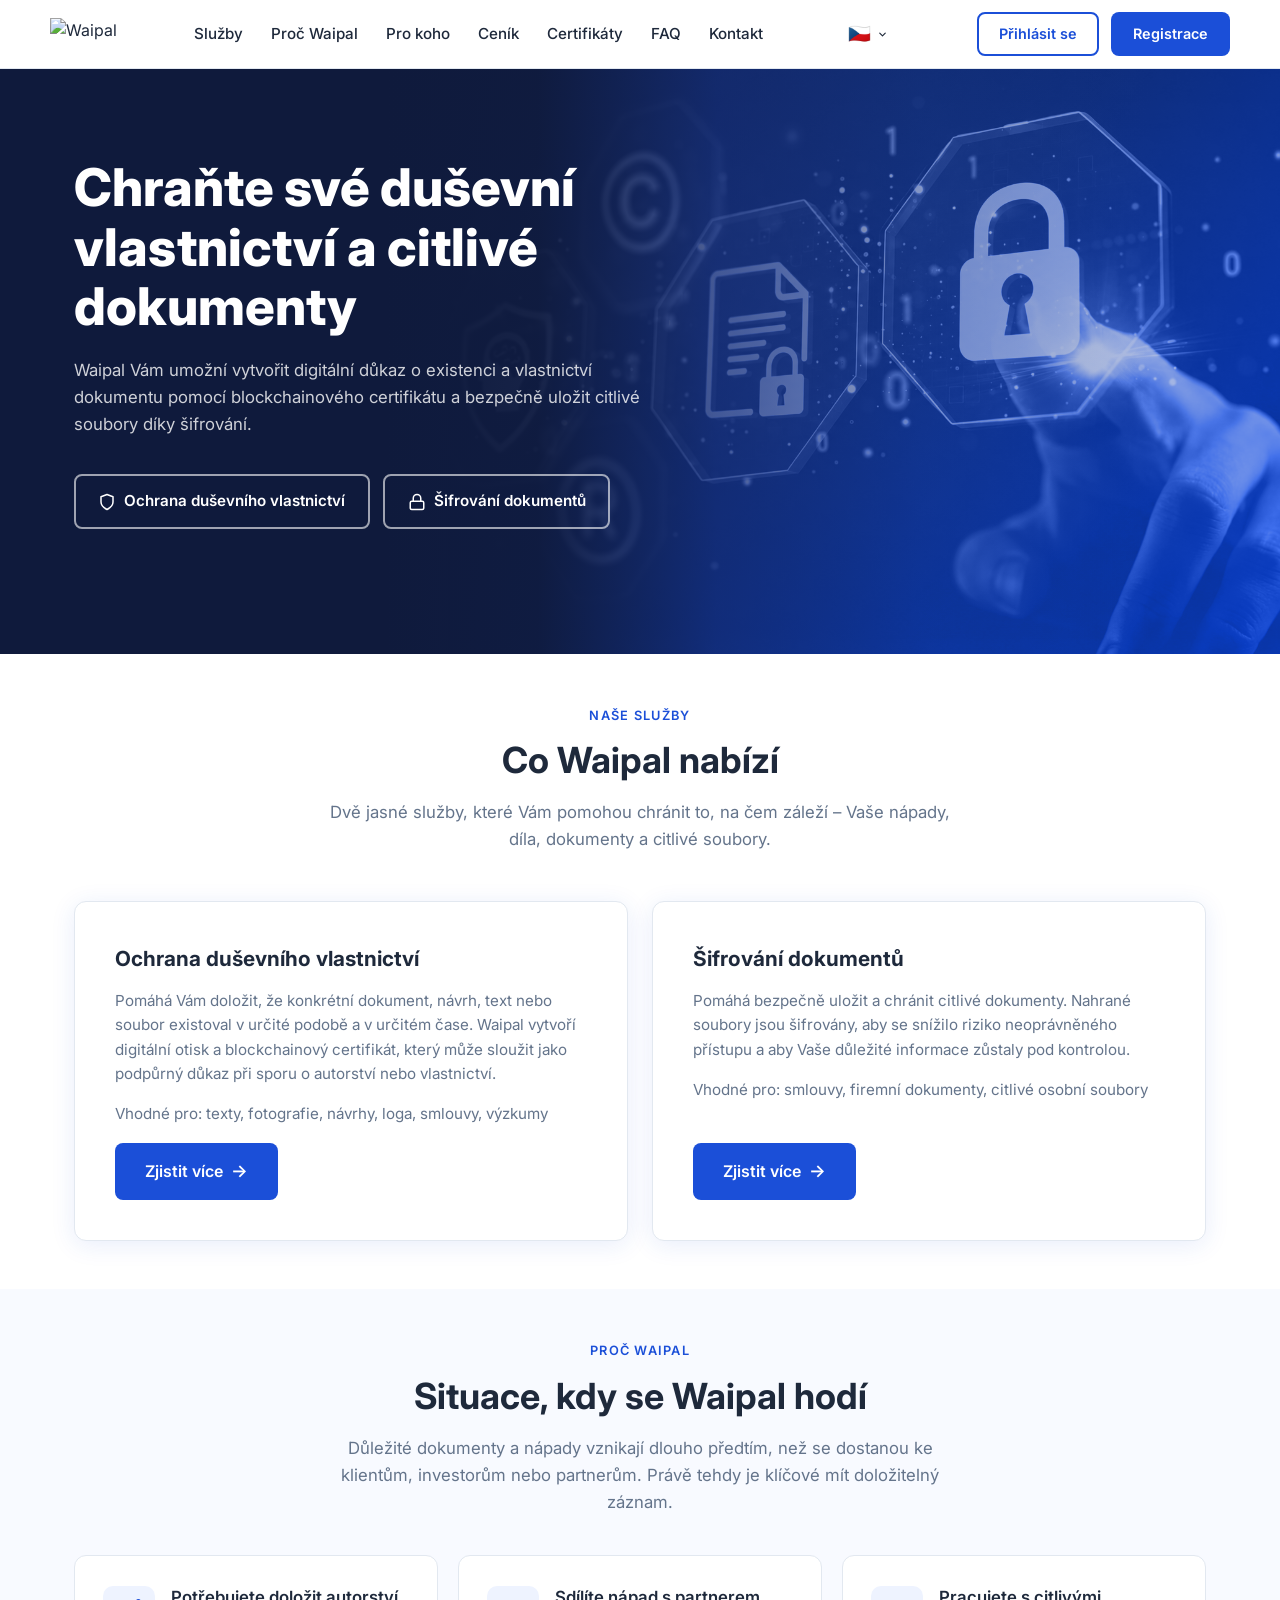
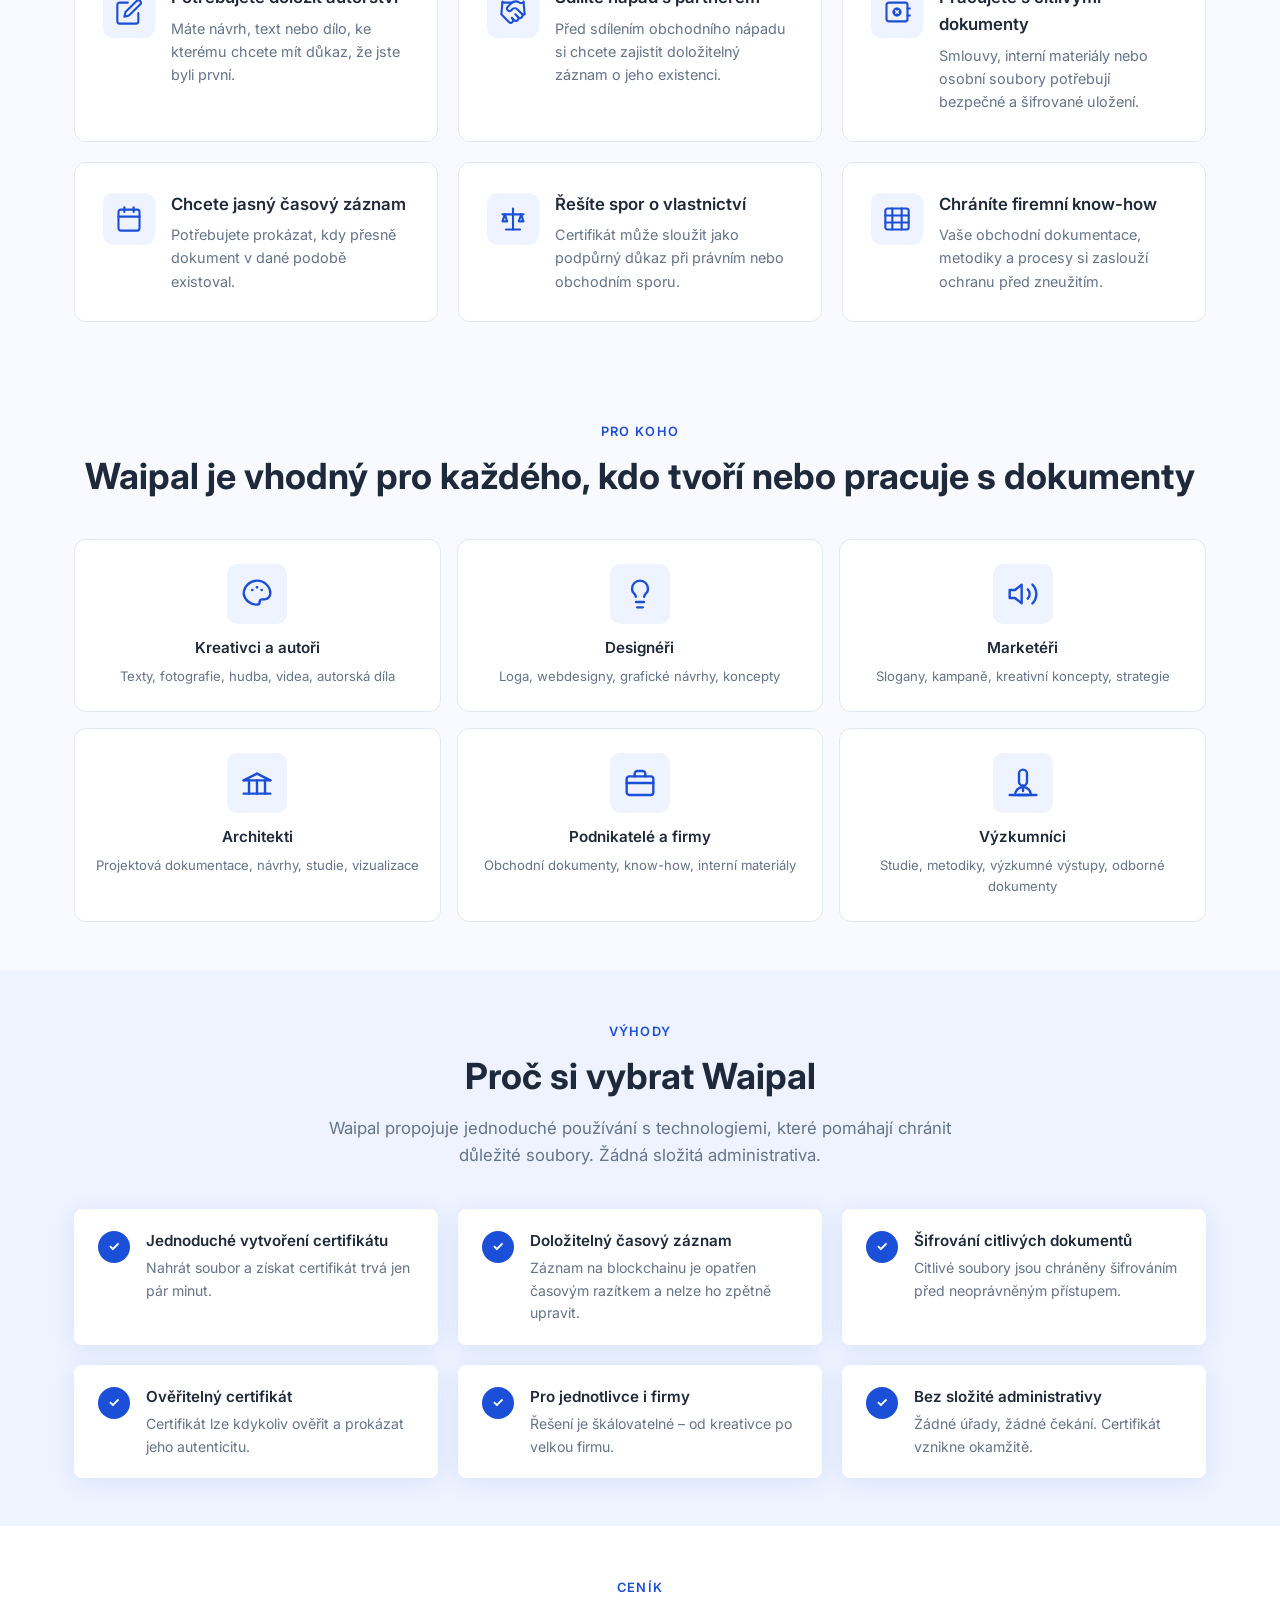
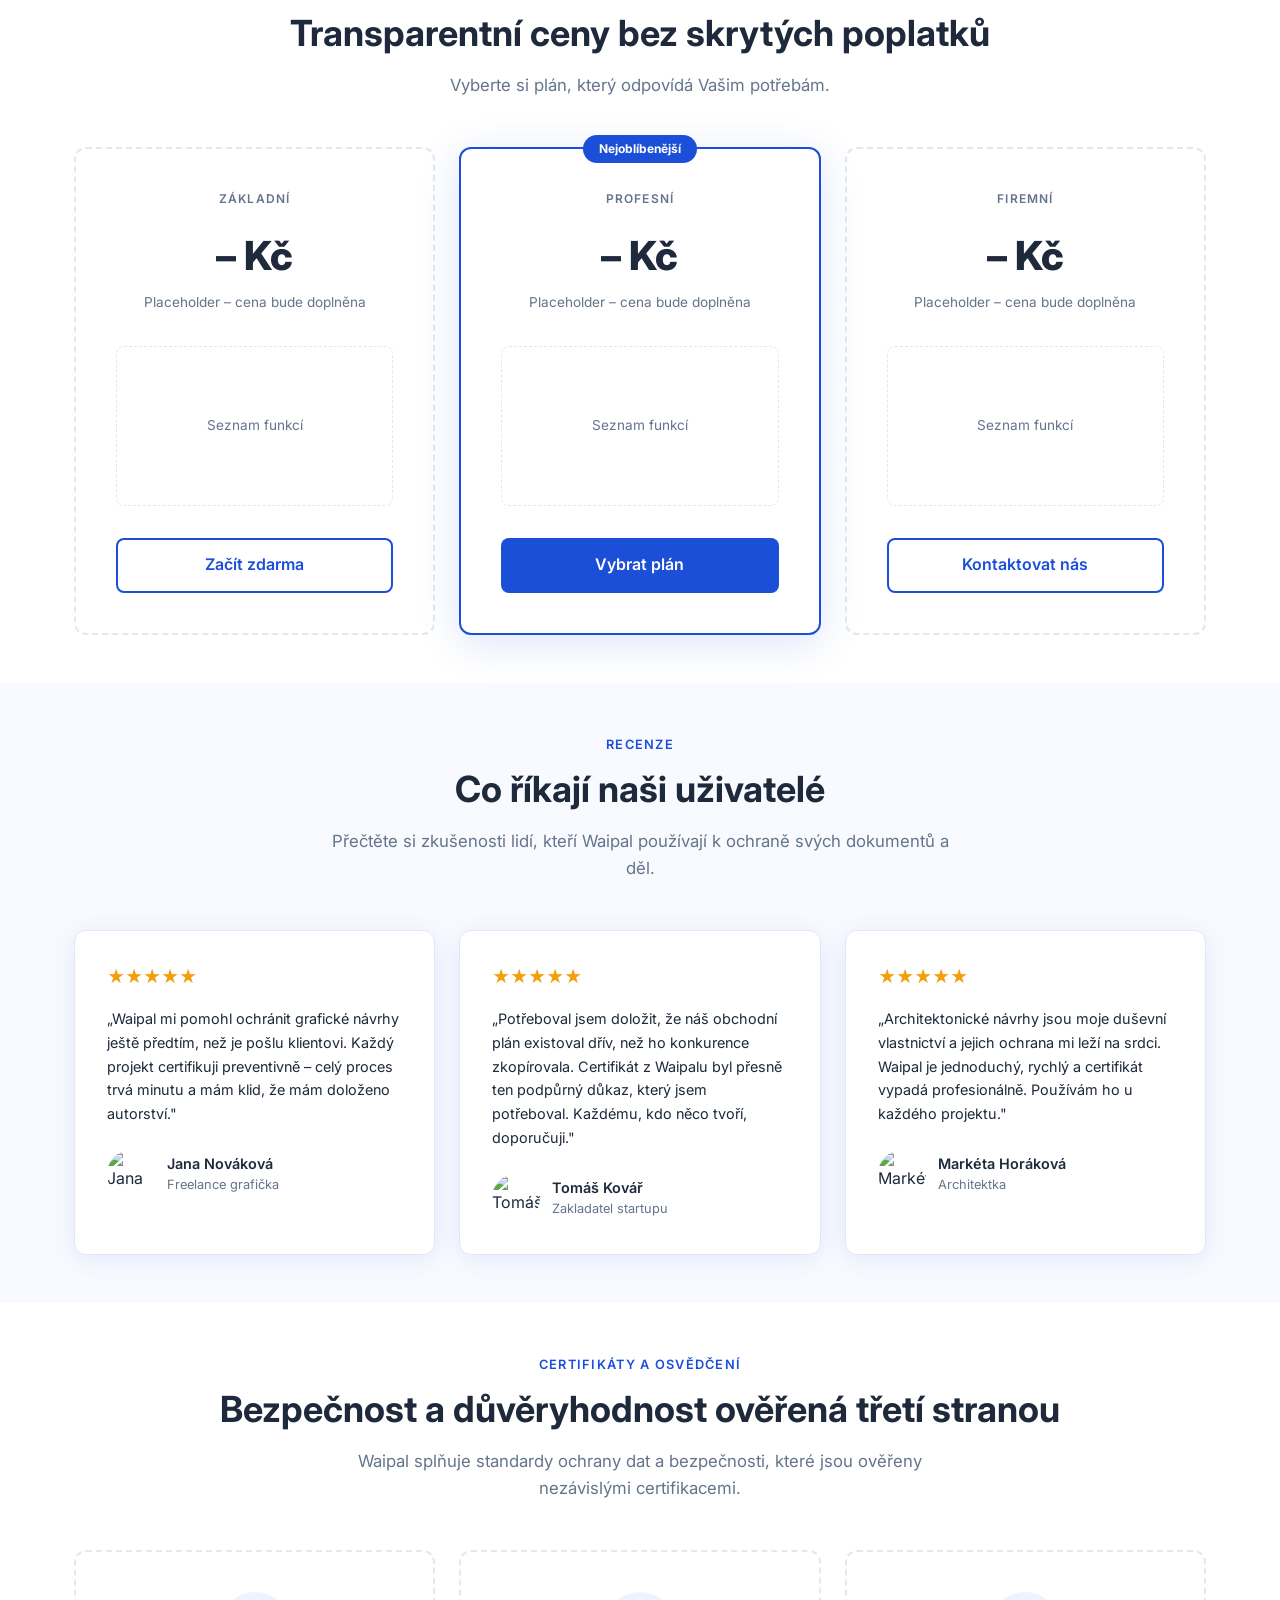
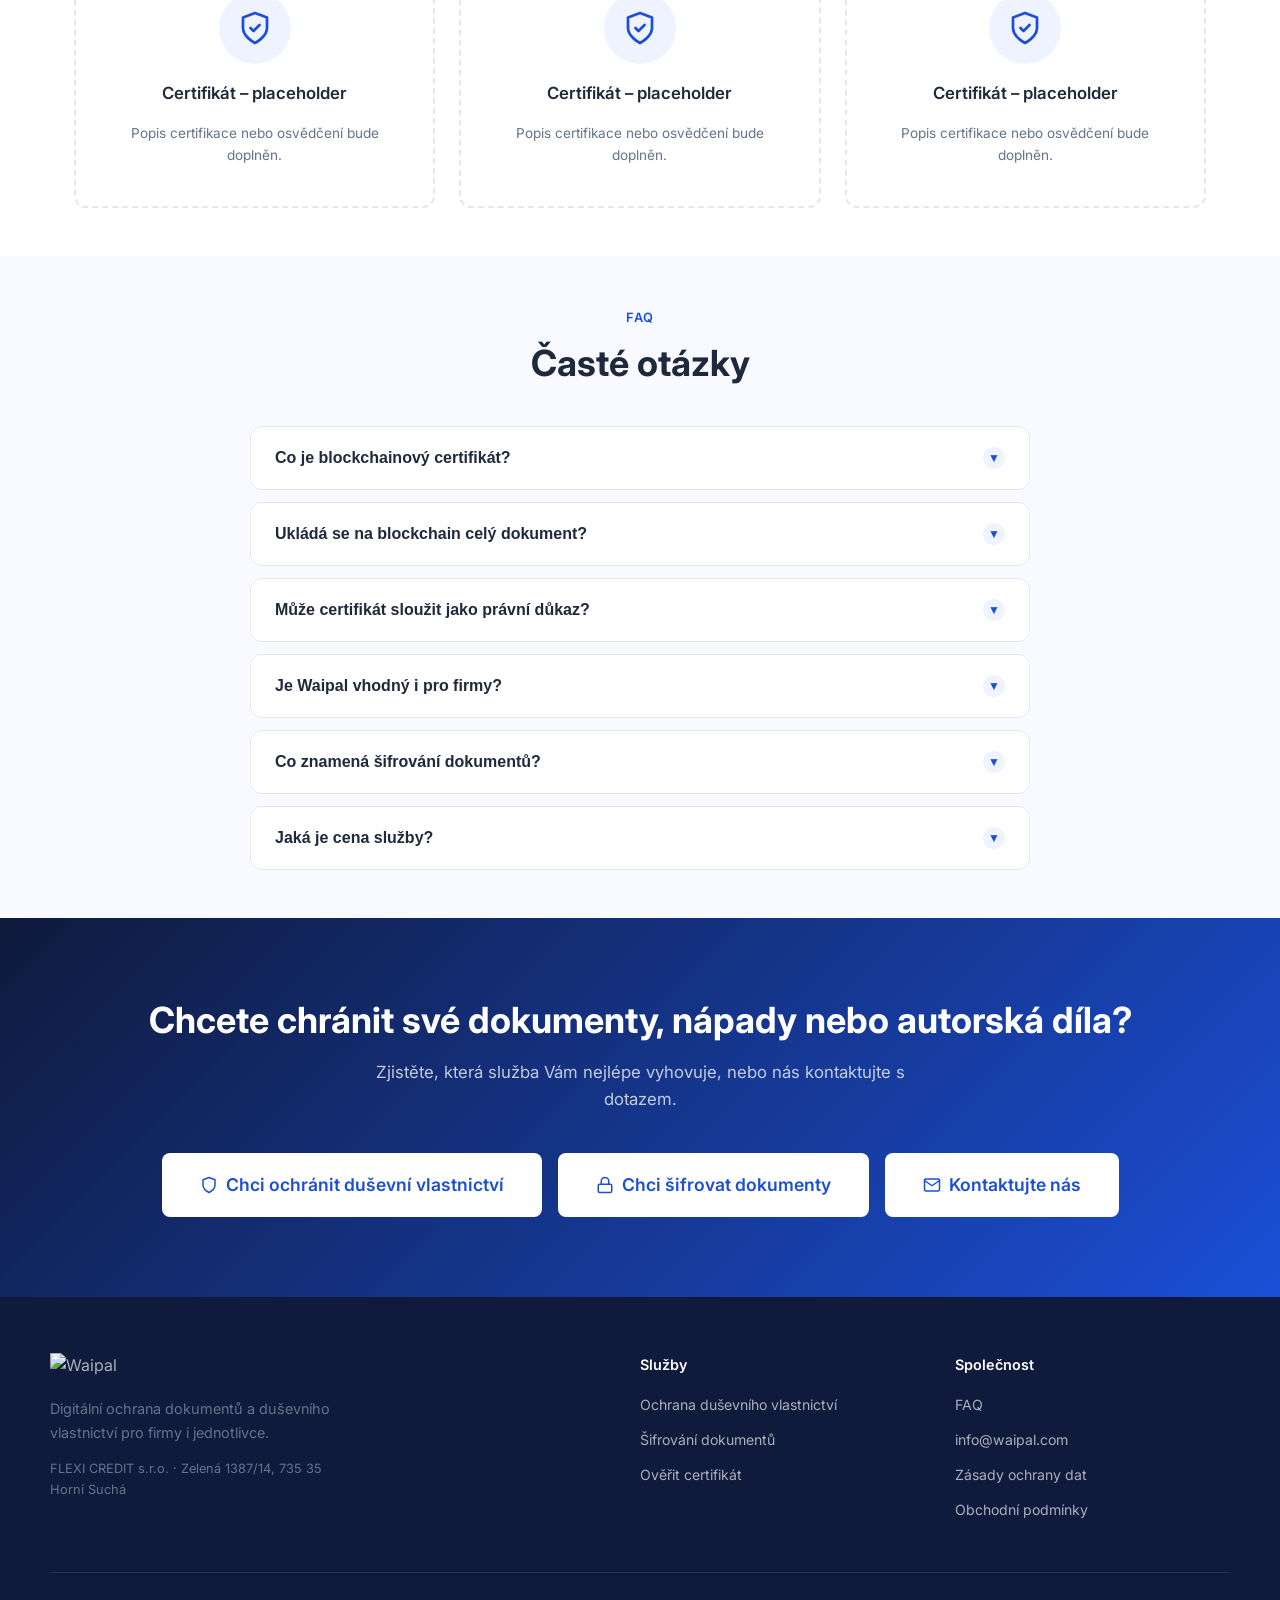
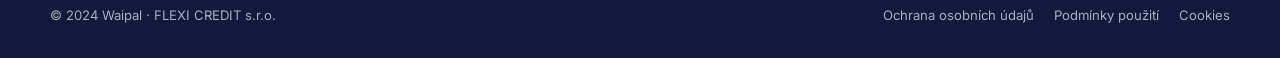
==== index.html @ 1bba3cad "Update Tomáš Kovář review ending to broader audience Co-Authored-By: Claude Sonnet 4.6 <noreply@anth" ====
<!DOCTYPE html>
<html lang="cs">
<head>
  <meta charset="UTF-8" />
  <meta name="viewport" content="width=device-width, initial-scale=1.0" />
  <title>Waipal – Ochrana dokumentů a duševního vlastnictví</title>
  <meta name="description" content="Waipal Vám pomůže doložit existenci a vlastnictví důležitých souborů pomocí blockchainového certifikátu a bezpečně chránit citlivé dokumenty šifrováním." />
  <link rel="icon" type="image/png" href="favicon.png" />
  <link rel="preconnect" href="https://fonts.googleapis.com" />
  <link rel="preconnect" href="https://fonts.gstatic.com" crossorigin />
  <link href="https://fonts.googleapis.com/css2?family=Inter:wght@400;500;600;700;800&display=swap" rel="stylesheet" />
  <link rel="stylesheet" href="style.css" />
  <!-- SEO -->
  <link rel="canonical" href="https://waipal.com/" />
  <link rel="alternate" hreflang="cs" href="https://waipal.com/" />
  <link rel="alternate" hreflang="en" href="https://waipal.com/en/" />
  <link rel="alternate" hreflang="x-default" href="https://waipal.com/" />
  <link rel="apple-touch-icon" href="/favicon.png" />
  <meta name="robots" content="index, follow" />
  <meta name="theme-color" content="#0F1A3C" />
  <meta property="og:type" content="website" />
  <meta property="og:site_name" content="Waipal" />
  <meta property="og:locale" content="cs_CZ" />
  <meta property="og:title" content="Waipal – Ochrana dokumentů a duševního vlastnictví" />
  <meta property="og:description" content="Waipal Vám pomůže doložit existenci a vlastnictví důležitých souborů pomocí blockchainového certifikátu a bezpečně chránit citlivé dokumenty šifrováním." />
  <meta property="og:url" content="https://waipal.com/" />
  <meta property="og:image" content="https://waipal.com/og-image.png" />
  <meta name="twitter:card" content="summary_large_image" />
  <meta name="twitter:title" content="Waipal – Ochrana dokumentů a duševního vlastnictví" />
  <meta name="twitter:description" content="Waipal Vám pomůže doložit existenci a vlastnictví důležitých souborů pomocí blockchainového certifikátu a bezpečně chránit citlivé dokumenty šifrováním." />
  <meta name="twitter:image" content="https://waipal.com/og-image.png" />
  <script type="application/ld+json">
  {
    "@context": "https://schema.org",
    "@type": "Organization",
    "name": "Waipal",
    "url": "https://waipal.com",
    "logo": "https://waipal.com/img/logos/waipal.png",
    "email": "info@waipal.com",
    "legalName": "FLEXI CREDIT s.r.o.",
    "address": {
      "@type": "PostalAddress",
      "streetAddress": "Zelená 1387/14",
      "addressLocality": "Horní Suchá",
      "postalCode": "735 35",
      "addressCountry": "CZ"
    }
  }
  </script>
  <script type="application/ld+json">
  {
    "@context": "https://schema.org",
    "@type": "FAQPage",
    "mainEntity": [
      {
        "@type": "Question",
        "name": "Co je blockchainový certifikát?",
        "acceptedAnswer": {
          "@type": "Answer",
          "text": "Je to digitální potvrzení, které pomáhá doložit existenci a podobu konkrétního souboru v určitém čase. Certifikát obsahuje digitální otisk dokumentu a informaci o zápisu na blockchain."
        }
      },
      {
        "@type": "Question",
        "name": "Ukládá se na blockchain celý dokument?",
        "acceptedAnswer": {
          "@type": "Answer",
          "text": "Ne. Na blockchain se ukládá pouze digitální otisk dokumentu (hash), nikoliv jeho běžně čitelný obsah. Samotný soubor Waipal neukládá na veřejnou blockchain síť."
        }
      },
      {
        "@type": "Question",
        "name": "Může certifikát sloužit jako právní důkaz?",
        "acceptedAnswer": {
          "@type": "Answer",
          "text": "Certifikát může sloužit jako podpůrný důkaz při dokazování existence, podoby nebo vlastnictví dokumentu. Není náhradou za právní ochranu, ale pomáhá doložit klíčové skutečnosti."
        }
      },
      {
        "@type": "Question",
        "name": "Je Waipal vhodný i pro firmy?",
        "acceptedAnswer": {
          "@type": "Answer",
          "text": "Ano. Waipal je vhodný pro firmy, podnikatele i jednotlivce, kteří chtějí chránit důležité dokumenty, know-how nebo autorská díla."
        }
      },
      {
        "@type": "Question",
        "name": "Co znamená šifrování dokumentů?",
        "acceptedAnswer": {
          "@type": "Answer",
          "text": "Šifrování chrání obsah dokumentu tak, aby nebyl běžně čitelný bez příslušného oprávnění. Vaše soubory tak zůstávají chráněné i v případě, že by se někdo pokusil o neoprávněný přístup."
        }
      },
      {
        "@type": "Question",
        "name": "Jaká je cena služby?",
        "acceptedAnswer": {
          "@type": "Answer",
          "text": "Cena certifikátu začíná od 79 Kč a odvíjí se od objemu. Přesný ceník najdete na stránce Cenový plán po přihlášení nebo registraci."
        }
      }
    ]
  }
  </script>
</head>
<body>

<!-- ── Navigation ──────────────────────────────────────────────────────── -->
<nav class="nav">
  <div class="nav-inner">
    <a href="index.html" class="nav-logo">
      <img src="https://waipal.com/img/logos/waipal.png" alt="Waipal" />
    </a>
    <ul class="nav-links">
      <li><a href="#sluzby">Služby</a></li>
      <li><a href="#proc">Proč Waipal</a></li>
      <li><a href="#pro-koho">Pro koho</a></li>
      <li><a href="#cenik">Ceník</a></li>
      <li><a href="#certifikaty">Certifikáty</a></li>
      <li><a href="#faq">FAQ</a></li>
      <li><a href="#kontakt">Kontakt</a></li>
    </ul>
    <div class="lang-switch">
      <button class="lang-btn" aria-haspopup="true" aria-expanded="false">
        <span class="lang-flag">🇨🇿</span>
        <svg class="lang-chevron" width="11" height="11" viewBox="0 0 24 24" fill="none" stroke="currentColor" stroke-width="2.5" stroke-linecap="round" stroke-linejoin="round"><polyline points="6 9 12 15 18 9"/></svg>
      </button>
      <div class="lang-menu">
        <span class="lang-option lang-option-active"><span class="lang-flag">🇨🇿</span> CS</span>
        <a href="en/index.html" class="lang-option"><span class="lang-flag">🇬🇧</span> EN</a>
      </div>
    </div>
    <div class="nav-cta">
      <a href="https://waipal.com/login" class="btn btn-outline">Přihlásit se</a>
      <a href="https://waipal.com/register" class="btn btn-primary">Registrace</a>
    </div>
    <button class="hamburger" aria-label="Otevřít menu">
      <span></span><span></span><span></span>
    </button>
  </div>
  <div class="mobile-menu">
    <a href="#sluzby">Služby</a>
    <a href="#proc">Proč Waipal</a>
    <a href="#pro-koho">Pro koho</a>
    <a href="#cenik">Ceník</a>
    <a href="#faq">FAQ</a>
    <a href="#kontakt">Kontakt</a>
    <a href="https://waipal.com/login" class="btn btn-outline">Přihlásit se</a>
    <a href="https://waipal.com/register" class="btn btn-primary">Registrace</a>
  </div>
</nav>

<!-- ── Hero ────────────────────────────────────────────────────────────── -->
<section class="hero">
  <div id="hero-shader" class="hero-shader-canvas" aria-hidden="true"></div>
  <img src="hero-image.png" alt="" class="hero-bg-img" aria-hidden="true" />
  <div class="hero-overlay"></div>
  <div class="hero-inner">
    <div class="hero-content">
      <h1>Chraňte své duševní vlastnictví a citlivé dokumenty</h1>
      <p class="hero-sub">
        Waipal Vám umožní vytvořit digitální důkaz o existenci a vlastnictví dokumentu
        pomocí blockchainového certifikátu a bezpečně uložit citlivé soubory díky šifrování.
      </p>
      <div class="hero-ctas">
        <a href="ip-ochrana.html" class="btn btn-white-outline btn-lg">
          <span class="btn-icon"><svg width="18" height="18" viewBox="0 0 24 24" fill="none" stroke="currentColor" stroke-width="2" stroke-linecap="round" stroke-linejoin="round"><path d="M12 22s8-4 8-10V5l-8-3-8 3v7c0 6 8 10 8 10z"/></svg></span> Ochrana duševního vlastnictví
        </a>
        <a href="sifrovani.html" class="btn btn-white-outline btn-lg">
          <span class="btn-icon"><svg width="18" height="18" viewBox="0 0 24 24" fill="none" stroke="currentColor" stroke-width="2" stroke-linecap="round" stroke-linejoin="round"><rect x="3" y="11" width="18" height="11" rx="2" ry="2"/><path d="M7 11V7a5 5 0 0 1 10 0v4"/></svg></span> Šifrování dokumentů
        </a>
      </div>
    </div>
  </div>
</section>

<!-- ── Služby ───────────────────────────────────────────────────────────── -->
<section class="section" id="sluzby">
  <div class="container">
    <div class="center">
      <span class="section-label">Naše služby</span>
      <h2 class="section-title">Co Waipal nabízí</h2>
      <p class="section-sub">
        Dvě jasné služby, které Vám pomohou chránit to, na čem záleží –
        Vaše nápady, díla, dokumenty a citlivé soubory.
      </p>
    </div>
    <div class="services-grid">

      <div class="service-card">
<h3>Ochrana duševního vlastnictví</h3>
        <p>
          Pomáhá Vám doložit, že konkrétní dokument, návrh, text nebo soubor existoval
          v určité podobě a v určitém čase. Waipal vytvoří digitální otisk a blockchainový
          certifikát, který může sloužit jako podpůrný důkaz při sporu o autorství nebo vlastnictví.
        </p>
        <p class="service-tags">Vhodné pro: texty, fotografie, návrhy, loga, smlouvy, výzkumy</p>
        <a href="ip-ochrana.html" class="btn btn-primary">
          Zjistit více <span class="btn-icon">→</span>
        </a>
      </div>

      <div class="service-card">
        <h3>Šifrování dokumentů</h3>
        <p>
          Pomáhá bezpečně uložit a chránit citlivé dokumenty. Nahrané soubory jsou šifrovány,
          aby se snížilo riziko neoprávněného přístupu a aby Vaše důležité informace zůstaly
          pod kontrolou.
        </p>
        <p class="service-tags">Vhodné pro: smlouvy, firemní dokumenty, citlivé osobní soubory</p>
        <a href="sifrovani.html" class="btn btn-primary">
          Zjistit více <span class="btn-icon">→</span>
        </a>
      </div>

    </div>
  </div>
</section>

<!-- ── Proč to potřebujete ──────────────────────────────────────────────── -->
<section class="section why" id="proc">
  <div class="container">
    <div class="center">
      <span class="section-label">Proč Waipal</span>
      <h2 class="section-title">Situace, kdy se Waipal hodí</h2>
      <p class="section-sub">
        Důležité dokumenty a nápady vznikají dlouho předtím, než se dostanou ke klientům,
        investorům nebo partnerům. Právě tehdy je klíčové mít doložitelný záznam.
      </p>
    </div>
    <div class="why-grid">
      <div class="why-item">
        <div class="why-item-icon" style="background:var(--blue-light);border-radius:10px;width:52px;height:52px;display:flex;align-items:center;justify-content:center;color:var(--blue);flex-shrink:0;">
          <svg width="28" height="28" viewBox="0 0 24 24" fill="none" stroke="currentColor" stroke-width="1.8" stroke-linecap="round" stroke-linejoin="round"><path d="M11 4H4a2 2 0 0 0-2 2v14a2 2 0 0 0 2 2h14a2 2 0 0 0 2-2v-7"/><path d="M18.5 2.5a2.121 2.121 0 0 1 3 3L12 15l-4 1 1-4 9.5-9.5z"/></svg>
        </div>
        <div>
          <h4>Potřebujete doložit autorství</h4>
          <p>Máte návrh, text nebo dílo, ke kterému chcete mít důkaz, že jste byli první.</p>
        </div>
      </div>
      <div class="why-item">
        <div class="why-item-icon" style="background:var(--blue-light);border-radius:10px;width:52px;height:52px;display:flex;align-items:center;justify-content:center;color:var(--blue);flex-shrink:0;">
          <svg width="28" height="28" viewBox="0 0 24 24" fill="none" stroke="currentColor" stroke-width="1.8" stroke-linecap="round" stroke-linejoin="round"><path d="m11 17 2 2a1 1 0 1 0 3-3"/><path d="m14 14 2.5 2.5a1 1 0 1 0 3-3l-3.88-3.88a3 3 0 0 0-4.24 0l-.88.88a1 1 0 1 1-3-3l2.81-2.81a5.79 5.79 0 0 1 7.06-.87l.47.28a2 2 0 0 0 1.42.25L21 4"/><path d="m21 3 1 11h-2"/><path d="M3 3 2 14l6.5 6.5a1 1 0 1 0 3-3"/><path d="M3 4h8"/></svg>
        </div>
        <div>
          <h4>Sdílíte nápad s partnerem</h4>
          <p>Před sdílením obchodního nápadu si chcete zajistit doložitelný záznam o jeho existenci.</p>
        </div>
      </div>
      <div class="why-item">
        <div class="why-item-icon" style="background:var(--blue-light);border-radius:10px;width:52px;height:52px;display:flex;align-items:center;justify-content:center;color:var(--blue);flex-shrink:0;">
          <svg width="28" height="28" viewBox="0 0 24 24" fill="none" stroke="currentColor" stroke-width="1.8" stroke-linecap="round" stroke-linejoin="round"><rect x="3" y="4" width="18" height="16" rx="2"/><circle cx="12" cy="12" r="3"/><path d="M12 9v1M15 12h-1M12 15v-1M9 12h1"/><line x1="21" y1="9" x2="23" y2="9"/><line x1="21" y1="15" x2="23" y2="15"/></svg>
        </div>
        <div>
          <h4>Pracujete s citlivými dokumenty</h4>
          <p>Smlouvy, interní materiály nebo osobní soubory potřebují bezpečné a šifrované uložení.</p>
        </div>
      </div>
      <div class="why-item">
        <div class="why-item-icon" style="background:var(--blue-light);border-radius:10px;width:52px;height:52px;display:flex;align-items:center;justify-content:center;color:var(--blue);flex-shrink:0;">
          <svg width="28" height="28" viewBox="0 0 24 24" fill="none" stroke="currentColor" stroke-width="1.8" stroke-linecap="round" stroke-linejoin="round"><rect x="3" y="4" width="18" height="18" rx="2"/><line x1="16" y1="2" x2="16" y2="6"/><line x1="8" y1="2" x2="8" y2="6"/><line x1="3" y1="10" x2="21" y2="10"/></svg>
        </div>
        <div>
          <h4>Chcete jasný časový záznam</h4>
          <p>Potřebujete prokázat, kdy přesně dokument v dané podobě existoval.</p>
        </div>
      </div>
      <div class="why-item">
        <div class="why-item-icon" style="background:var(--blue-light);border-radius:10px;width:52px;height:52px;display:flex;align-items:center;justify-content:center;color:var(--blue);flex-shrink:0;">
          <svg width="28" height="28" viewBox="0 0 24 24" fill="none" stroke="currentColor" stroke-width="1.8" stroke-linecap="round" stroke-linejoin="round"><line x1="12" y1="3" x2="12" y2="21"/><path d="M6 21h12"/><line x1="3" y1="8" x2="21" y2="8"/><path d="M5 8 L3 14 L7 14 Z"/><path d="M19 8 L17 14 L21 14 Z"/></svg>
        </div>
        <div>
          <h4>Řešíte spor o vlastnictví</h4>
          <p>Certifikát může sloužit jako podpůrný důkaz při právním nebo obchodním sporu.</p>
        </div>
      </div>
      <div class="why-item">
        <div class="why-item-icon" style="background:var(--blue-light);border-radius:10px;width:52px;height:52px;display:flex;align-items:center;justify-content:center;color:var(--blue);flex-shrink:0;">
          <svg width="28" height="28" viewBox="0 0 24 24" fill="none" stroke="currentColor" stroke-width="1.8" stroke-linecap="round" stroke-linejoin="round"><rect x="2" y="3" width="20" height="18" rx="2"/><path d="M8 3v18"/><path d="M16 3v18"/><path d="M2 9h20"/><path d="M2 15h20"/></svg>
        </div>
        <div>
          <h4>Chráníte firemní know-how</h4>
          <p>Vaše obchodní dokumentace, metodiky a procesy si zaslouží ochranu před zneužitím.</p>
        </div>
      </div>
    </div>
  </div>
</section>

<!-- ── Pro koho ─────────────────────────────────────────────────────────── -->
<section class="section audiences" id="pro-koho">
  <div class="container">
    <div class="center">
      <span class="section-label">Pro koho</span>
      <h2 class="section-title">Waipal je vhodný pro každého, kdo tvoří nebo pracuje s dokumenty</h2>
    </div>
    <div class="audiences-grid">
      <div class="audience-card">
        <div class="audience-icon" style="background:var(--blue-light);border-radius:10px;width:60px;height:60px;display:flex;align-items:center;justify-content:center;color:var(--blue);margin:0 auto .75rem;">
          <svg width="32" height="32" viewBox="0 0 24 24" fill="none" stroke="currentColor" stroke-width="1.8" stroke-linecap="round" stroke-linejoin="round"><path d="M2 12C2 6.48 6.48 2 12 2s10 4.48 10 9.5c0 2.49-2.01 4.5-4.5 4.5H16a2 2 0 0 0-2 2 2 2 0 0 1-2 2 10 10 0 0 1-10-8z"/><circle cx="8.5" cy="9" r="1" fill="currentColor" stroke="none"/><circle cx="12" cy="7" r="1" fill="currentColor" stroke="none"/><circle cx="15.5" cy="9" r="1" fill="currentColor" stroke="none"/></svg>
        </div>
        <h4>Kreativci a autoři</h4>
        <p>Texty, fotografie, hudba, videa, autorská díla</p>
      </div>
      <div class="audience-card">
        <div class="audience-icon" style="background:var(--blue-light);border-radius:10px;width:60px;height:60px;display:flex;align-items:center;justify-content:center;color:var(--blue);margin:0 auto .75rem;">
          <svg width="32" height="32" viewBox="0 0 24 24" fill="none" stroke="currentColor" stroke-width="1.8" stroke-linecap="round" stroke-linejoin="round"><line x1="9" y1="18" x2="15" y2="18"/><line x1="10" y1="22" x2="14" y2="22"/><path d="M15.09 14c.18-.98.65-1.74 1.41-2.5A4.65 4.65 0 0 0 18 8 6 6 0 0 0 6 8c0 1 .23 2.23 1.5 3.5A4.61 4.61 0 0 1 8.91 14"/></svg>
        </div>
        <h4>Designéři</h4>
        <p>Loga, webdesigny, grafické návrhy, koncepty</p>
      </div>
      <div class="audience-card">
        <div class="audience-icon" style="background:var(--blue-light);border-radius:10px;width:60px;height:60px;display:flex;align-items:center;justify-content:center;color:var(--blue);margin:0 auto .75rem;">
          <svg width="32" height="32" viewBox="0 0 24 24" fill="none" stroke="currentColor" stroke-width="1.8" stroke-linecap="round" stroke-linejoin="round"><path d="M11 5L6 9H2v6h4l5 4V5z"/><path d="M19.07 4.93a10 10 0 0 1 0 14.14"/><path d="M15.54 8.46a5 5 0 0 1 0 7.07"/></svg>
        </div>
        <h4>Marketéři</h4>
        <p>Slogany, kampaně, kreativní koncepty, strategie</p>
      </div>
      <div class="audience-card">
        <div class="audience-icon" style="background:var(--blue-light);border-radius:10px;width:60px;height:60px;display:flex;align-items:center;justify-content:center;color:var(--blue);margin:0 auto .75rem;">
          <svg width="32" height="32" viewBox="0 0 24 24" fill="none" stroke="currentColor" stroke-width="1.8" stroke-linecap="round" stroke-linejoin="round"><line x1="2" y1="20" x2="22" y2="20"/><line x1="2" y1="10" x2="22" y2="10"/><line x1="12" y1="5" x2="2" y2="10"/><line x1="12" y1="5" x2="22" y2="10"/><line x1="6" y1="10" x2="6" y2="20"/><line x1="12" y1="10" x2="12" y2="20"/><line x1="18" y1="10" x2="18" y2="20"/></svg>
        </div>
        <h4>Architekti</h4>
        <p>Projektová dokumentace, návrhy, studie, vizualizace</p>
      </div>
      <div class="audience-card">
        <div class="audience-icon" style="background:var(--blue-light);border-radius:10px;width:60px;height:60px;display:flex;align-items:center;justify-content:center;color:var(--blue);margin:0 auto .75rem;">
          <svg width="32" height="32" viewBox="0 0 24 24" fill="none" stroke="currentColor" stroke-width="1.8" stroke-linecap="round" stroke-linejoin="round"><rect x="2" y="7" width="20" height="14" rx="2"/><path d="M16 7V5a2 2 0 0 0-2-2h-4a2 2 0 0 0-2 2v2"/><line x1="2" y1="12" x2="22" y2="12"/></svg>
        </div>
        <h4>Podnikatelé a firmy</h4>
        <p>Obchodní dokumenty, know-how, interní materiály</p>
      </div>
      <div class="audience-card">
        <div class="audience-icon" style="background:var(--blue-light);border-radius:10px;width:60px;height:60px;display:flex;align-items:center;justify-content:center;color:var(--blue);margin:0 auto .75rem;">
          <svg width="32" height="32" viewBox="0 0 24 24" fill="none" stroke="currentColor" stroke-width="1.8" stroke-linecap="round" stroke-linejoin="round"><line x1="2" y1="21" x2="22" y2="21"/><rect x="9" y="2" width="6" height="12" rx="3"/><path d="M12 14v4"/><path d="M8 21h8"/><path d="M6 21a6 6 0 0 1 12 0"/></svg>
        </div>
        <h4>Výzkumníci</h4>
        <p>Studie, metodiky, výzkumné výstupy, odborné dokumenty</p>
      </div>
    </div>
  </div>
</section>

<!-- ── Výhody ───────────────────────────────────────────────────────────── -->
<section class="section benefits-section">
  <div class="container">
    <div class="center">
      <span class="section-label">Výhody</span>
      <h2 class="section-title">Proč si vybrat Waipal</h2>
      <p class="section-sub">
        Waipal propojuje jednoduché používání s technologiemi, které pomáhají chránit
        důležité soubory. Žádná složitá administrativa.
      </p>
    </div>
    <div class="benefits-grid" style="margin-top:2.5rem;">
      <div class="benefit-item">
        <div class="benefit-check">✓</div>
        <div>
          <h4>Jednoduché vytvoření certifikátu</h4>
          <p>Nahrát soubor a získat certifikát trvá jen pár minut.</p>
        </div>
      </div>
      <div class="benefit-item">
        <div class="benefit-check">✓</div>
        <div>
          <h4>Doložitelný časový záznam</h4>
          <p>Záznam na blockchainu je opatřen časovým razítkem a nelze ho zpětně upravit.</p>
        </div>
      </div>
      <div class="benefit-item">
        <div class="benefit-check">✓</div>
        <div>
          <h4>Šifrování citlivých dokumentů</h4>
          <p>Citlivé soubory jsou chráněny šifrováním před neoprávněným přístupem.</p>
        </div>
      </div>
      <div class="benefit-item">
        <div class="benefit-check">✓</div>
        <div>
          <h4>Ověřitelný certifikát</h4>
          <p>Certifikát lze kdykoliv ověřit a prokázat jeho autenticitu.</p>
        </div>
      </div>
      <div class="benefit-item">
        <div class="benefit-check">✓</div>
        <div>
          <h4>Pro jednotlivce i firmy</h4>
          <p>Řešení je škálovatelné – od kreativce po velkou firmu.</p>
        </div>
      </div>
      <div class="benefit-item">
        <div class="benefit-check">✓</div>
        <div>
          <h4>Bez složité administrativy</h4>
          <p>Žádné úřady, žádné čekání. Certifikát vznikne okamžitě.</p>
        </div>
      </div>
    </div>
  </div>
</section>

<!-- ── Ceník ─────────────────────────────────────────────────────────────── -->
<section class="section" id="cenik">
  <div class="container">
    <div class="center">
      <span class="section-label">Ceník</span>
      <h2 class="section-title">Transparentní ceny bez skrytých poplatků</h2>
      <p class="section-sub">Vyberte si plán, který odpovídá Vašim potřebám.</p>
    </div>
    <div class="cards-grid">
      <div style="border:2px dashed var(--border);border-radius:var(--radius);padding:2.5rem;text-align:center;background:var(--white);">
        <p style="font-size:.75rem;font-weight:600;letter-spacing:.1em;text-transform:uppercase;color:var(--muted);margin-bottom:1rem;">Základní</p>
        <p style="font-size:2.5rem;font-weight:800;color:var(--text);margin-bottom:.25rem;">– Kč</p>
        <p style="font-size:.85rem;color:var(--muted);margin-bottom:2rem;">Placeholder – cena bude doplněna</p>
        <div style="height:160px;display:flex;align-items:center;justify-content:center;border:1px dashed var(--border);border-radius:var(--radius-sm);margin-bottom:2rem;">
          <p style="font-size:.85rem;color:var(--muted);">Seznam funkcí</p>
        </div>
        <a href="https://waipal.com/register" class="btn btn-outline" style="width:100%;justify-content:center;">Začít zdarma</a>
      </div>
      <div style="border:2px solid var(--blue);border-radius:var(--radius);padding:2.5rem;text-align:center;background:var(--white);box-shadow:var(--shadow-md);position:relative;">
        <div style="position:absolute;top:-14px;left:50%;transform:translateX(-50%);background:var(--blue);color:#fff;font-size:.75rem;font-weight:700;padding:.3rem 1rem;border-radius:100px;white-space:nowrap;">Nejoblíbenější</div>
        <p style="font-size:.75rem;font-weight:600;letter-spacing:.1em;text-transform:uppercase;color:var(--muted);margin-bottom:1rem;">Profesní</p>
        <p style="font-size:2.5rem;font-weight:800;color:var(--text);margin-bottom:.25rem;">– Kč</p>
        <p style="font-size:.85rem;color:var(--muted);margin-bottom:2rem;">Placeholder – cena bude doplněna</p>
        <div style="height:160px;display:flex;align-items:center;justify-content:center;border:1px dashed var(--border);border-radius:var(--radius-sm);margin-bottom:2rem;">
          <p style="font-size:.85rem;color:var(--muted);">Seznam funkcí</p>
        </div>
        <a href="https://waipal.com/register" class="btn btn-primary" style="width:100%;justify-content:center;">Vybrat plán</a>
      </div>
      <div style="border:2px dashed var(--border);border-radius:var(--radius);padding:2.5rem;text-align:center;background:var(--white);">
        <p style="font-size:.75rem;font-weight:600;letter-spacing:.1em;text-transform:uppercase;color:var(--muted);margin-bottom:1rem;">Firemní</p>
        <p style="font-size:2.5rem;font-weight:800;color:var(--text);margin-bottom:.25rem;">– Kč</p>
        <p style="font-size:.85rem;color:var(--muted);margin-bottom:2rem;">Placeholder – cena bude doplněna</p>
        <div style="height:160px;display:flex;align-items:center;justify-content:center;border:1px dashed var(--border);border-radius:var(--radius-sm);margin-bottom:2rem;">
          <p style="font-size:.85rem;color:var(--muted);">Seznam funkcí</p>
        </div>
        <a href="mailto:info@waipal.com" class="btn btn-outline" style="width:100%;justify-content:center;">Kontaktovat nás</a>
      </div>
    </div>
  </div>
</section>

<!-- ── Recenze ────────────────────────────────────────────────────────────── -->
<section class="section why" id="recenze">
  <div class="container">
    <div class="center">
      <span class="section-label">Recenze</span>
      <h2 class="section-title">Co říkají naši uživatelé</h2>
      <p class="section-sub">Přečtěte si zkušenosti lidí, kteří Waipal používají k ochraně svých dokumentů a děl.</p>
    </div>
    <div class="cards-grid">
      <div style="background:var(--white);border:1px solid var(--border);border-radius:var(--radius);padding:2rem;box-shadow:var(--shadow);">
        <div style="display:flex;gap:.25rem;margin-bottom:1rem;">
          <span style="color:#F59E0B;font-size:1.1rem;">★★★★★</span>
        </div>
        <p style="font-size:.9rem;color:var(--text);line-height:1.65;margin-bottom:1.5rem;">„Waipal mi pomohl ochránit grafické návrhy ještě předtím, než je pošlu klientovi. Každý projekt certifikuji preventivně – celý proces trvá minutu a mám klid, že mám doloženo autorství."</p>
        <div style="display:flex;align-items:center;gap:.75rem;">
          <img src="https://i.pravatar.cc/48?img=47" alt="Jana Nováková" style="width:48px;height:48px;border-radius:50%;object-fit:cover;flex-shrink:0;" />
          <div>
            <p style="font-weight:600;font-size:.9rem;color:var(--text);">Jana Nováková</p>
            <p style="font-size:.8rem;color:var(--muted);">Freelance grafička</p>
          </div>
        </div>
      </div>
      <div style="background:var(--white);border:1px solid var(--border);border-radius:var(--radius);padding:2rem;box-shadow:var(--shadow);">
        <div style="display:flex;gap:.25rem;margin-bottom:1rem;">
          <span style="color:#F59E0B;font-size:1.1rem;">★★★★★</span>
        </div>
        <p style="font-size:.9rem;color:var(--text);line-height:1.65;margin-bottom:1.5rem;">„Potřeboval jsem doložit, že náš obchodní plán existoval dřív, než ho konkurence zkopírovala. Certifikát z Waipalu byl přesně ten podpůrný důkaz, který jsem potřeboval. Každému, kdo něco tvoří, doporučuji."</p>
        <div style="display:flex;align-items:center;gap:.75rem;">
          <img src="https://i.pravatar.cc/48?img=15" alt="Tomáš Kovář" style="width:48px;height:48px;border-radius:50%;object-fit:cover;flex-shrink:0;" />
          <div>
            <p style="font-weight:600;font-size:.9rem;color:var(--text);">Tomáš Kovář</p>
            <p style="font-size:.8rem;color:var(--muted);">Zakladatel startupu</p>
          </div>
        </div>
      </div>
      <div style="background:var(--white);border:1px solid var(--border);border-radius:var(--radius);padding:2rem;box-shadow:var(--shadow);">
        <div style="display:flex;gap:.25rem;margin-bottom:1rem;">
          <span style="color:#F59E0B;font-size:1.1rem;">★★★★★</span>
        </div>
        <p style="font-size:.9rem;color:var(--text);line-height:1.65;margin-bottom:1.5rem;">„Architektonické návrhy jsou moje duševní vlastnictví a jejich ochrana mi leží na srdci. Waipal je jednoduchý, rychlý a certifikát vypadá profesionálně. Používám ho u každého projektu."</p>
        <div style="display:flex;align-items:center;gap:.75rem;">
          <img src="https://i.pravatar.cc/48?img=32" alt="Markéta Horáková" style="width:48px;height:48px;border-radius:50%;object-fit:cover;flex-shrink:0;" />
          <div>
            <p style="font-weight:600;font-size:.9rem;color:var(--text);">Markéta Horáková</p>
            <p style="font-size:.8rem;color:var(--muted);">Architektka</p>
          </div>
        </div>
      </div>
    </div>
  </div>
</section>

<!-- ── Certifikáty / Osvědčení ───────────────────────────────────────────── -->
<section class="section" id="certifikaty">
  <div class="container">
    <div class="center">
      <span class="section-label">Certifikáty a osvědčení</span>
      <h2 class="section-title">Bezpečnost a důvěryhodnost ověřená třetí stranou</h2>
      <p class="section-sub">Waipal splňuje standardy ochrany dat a bezpečnosti, které jsou ověřeny nezávislými certifikacemi.</p>
    </div>
    <div class="cards-grid">
      <div style="border:2px dashed var(--border);border-radius:var(--radius);padding:2.5rem;text-align:center;background:var(--white);display:flex;flex-direction:column;align-items:center;gap:1rem;">
        <div style="width:72px;height:72px;border-radius:50%;background:var(--blue-light);display:flex;align-items:center;justify-content:center;color:var(--blue);">
          <svg width="36" height="36" viewBox="0 0 24 24" fill="none" stroke="currentColor" stroke-width="1.8" stroke-linecap="round" stroke-linejoin="round"><path d="M12 22s8-4 8-10V5l-8-3-8 3v7c0 6 8 10 8 10z"/><polyline points="9 12 11 14 15 10"/></svg>
        </div>
        <h4 style="color:var(--text);">Certifikát – placeholder</h4>
        <p style="font-size:.85rem;">Popis certifikace nebo osvědčení bude doplněn.</p>
      </div>
      <div style="border:2px dashed var(--border);border-radius:var(--radius);padding:2.5rem;text-align:center;background:var(--white);display:flex;flex-direction:column;align-items:center;gap:1rem;">
        <div style="width:72px;height:72px;border-radius:50%;background:var(--blue-light);display:flex;align-items:center;justify-content:center;color:var(--blue);">
          <svg width="36" height="36" viewBox="0 0 24 24" fill="none" stroke="currentColor" stroke-width="1.8" stroke-linecap="round" stroke-linejoin="round"><path d="M12 22s8-4 8-10V5l-8-3-8 3v7c0 6 8 10 8 10z"/><polyline points="9 12 11 14 15 10"/></svg>
        </div>
        <h4 style="color:var(--text);">Certifikát – placeholder</h4>
        <p style="font-size:.85rem;">Popis certifikace nebo osvědčení bude doplněn.</p>
      </div>
      <div style="border:2px dashed var(--border);border-radius:var(--radius);padding:2.5rem;text-align:center;background:var(--white);display:flex;flex-direction:column;align-items:center;gap:1rem;">
        <div style="width:72px;height:72px;border-radius:50%;background:var(--blue-light);display:flex;align-items:center;justify-content:center;color:var(--blue);">
          <svg width="36" height="36" viewBox="0 0 24 24" fill="none" stroke="currentColor" stroke-width="1.8" stroke-linecap="round" stroke-linejoin="round"><path d="M12 22s8-4 8-10V5l-8-3-8 3v7c0 6 8 10 8 10z"/><polyline points="9 12 11 14 15 10"/></svg>
        </div>
        <h4 style="color:var(--text);">Certifikát – placeholder</h4>
        <p style="font-size:.85rem;">Popis certifikace nebo osvědčení bude doplněn.</p>
      </div>
    </div>
  </div>
</section>

<!-- ── FAQ ──────────────────────────────────────────────────────────────── -->
<section class="section why" id="faq">
  <div class="container">
    <div class="center">
      <span class="section-label">FAQ</span>
      <h2 class="section-title">Časté otázky</h2>
    </div>
    <div class="faq-list" style="max-width:780px;margin-inline:auto;margin-top:2.5rem;">

      <div class="faq-item">
        <button class="faq-question">
          Co je blockchainový certifikát?
          <span class="faq-chevron">▼</span>
        </button>
        <div class="faq-answer">
          <p>Je to digitální potvrzení, které pomáhá doložit existenci a podobu konkrétního souboru v určitém čase. Certifikát obsahuje digitální otisk dokumentu a informaci o zápisu na blockchain.</p>
        </div>
      </div>

      <div class="faq-item">
        <button class="faq-question">
          Ukládá se na blockchain celý dokument?
          <span class="faq-chevron">▼</span>
        </button>
        <div class="faq-answer">
          <p>Ne. Na blockchain se ukládá pouze digitální otisk dokumentu (hash), nikoliv jeho běžně čitelný obsah. Samotný soubor Waipal neukládá na veřejnou blockchain síť.</p>
        </div>
      </div>

      <div class="faq-item">
        <button class="faq-question">
          Může certifikát sloužit jako právní důkaz?
          <span class="faq-chevron">▼</span>
        </button>
        <div class="faq-answer">
          <p>Certifikát může sloužit jako podpůrný důkaz při dokazování existence, podoby nebo vlastnictví dokumentu. Není náhradou za právní ochranu, ale pomáhá doložit klíčové skutečnosti.</p>
        </div>
      </div>

      <div class="faq-item">
        <button class="faq-question">
          Je Waipal vhodný i pro firmy?
          <span class="faq-chevron">▼</span>
        </button>
        <div class="faq-answer">
          <p>Ano. Waipal je vhodný pro firmy, podnikatele i jednotlivce, kteří chtějí chránit důležité dokumenty, know-how nebo autorská díla.</p>
        </div>
      </div>

      <div class="faq-item">
        <button class="faq-question">
          Co znamená šifrování dokumentů?
          <span class="faq-chevron">▼</span>
        </button>
        <div class="faq-answer">
          <p>Šifrování chrání obsah dokumentu tak, aby nebyl běžně čitelný bez příslušného oprávnění. Vaše soubory tak zůstávají chráněné i v případě, že by se někdo pokusil o neoprávněný přístup.</p>
        </div>
      </div>

      <div class="faq-item">
        <button class="faq-question">
          Jaká je cena služby?
          <span class="faq-chevron">▼</span>
        </button>
        <div class="faq-answer">
          <p>Cena certifikátu začíná od 79 Kč a odvíjí se od objemu. Přesný ceník najdete na stránce Cenový plán po přihlášení nebo registraci.</p>
        </div>
      </div>

    </div>
  </div>
</section>

<!-- ── CTA Banner ───────────────────────────────────────────────────────── -->
<section class="cta-banner" id="kontakt">
  <h2>Chcete chránit své dokumenty, nápady nebo autorská díla?</h2>
  <p>Zjistěte, která služba Vám nejlépe vyhovuje, nebo nás kontaktujte s dotazem.</p>
  <div class="cta-banner-btns">
    <a href="ip-ochrana.html" class="btn btn-white btn-lg">
      <span class="btn-icon"><svg width="18" height="18" viewBox="0 0 24 24" fill="none" stroke="currentColor" stroke-width="2" stroke-linecap="round" stroke-linejoin="round"><path d="M12 22s8-4 8-10V5l-8-3-8 3v7c0 6 8 10 8 10z"/></svg></span> Chci ochránit duševní vlastnictví
    </a>
    <a href="sifrovani.html" class="btn btn-white btn-lg">
      <span class="btn-icon"><svg width="18" height="18" viewBox="0 0 24 24" fill="none" stroke="currentColor" stroke-width="2" stroke-linecap="round" stroke-linejoin="round"><rect x="3" y="11" width="18" height="11" rx="2" ry="2"/><path d="M7 11V7a5 5 0 0 1 10 0v4"/></svg></span> Chci šifrovat dokumenty
    </a>
    <a href="mailto:info@waipal.com" class="btn btn-white btn-lg">
      <span class="btn-icon"><svg width="18" height="18" viewBox="0 0 24 24" fill="none" stroke="currentColor" stroke-width="2" stroke-linecap="round" stroke-linejoin="round"><path d="M4 4h16c1.1 0 2 .9 2 2v12c0 1.1-.9 2-2 2H4c-1.1 0-2-.9-2-2V6c0-1.1.9-2 2-2z"/><polyline points="22,6 12,13 2,6"/></svg></span> Kontaktujte nás
    </a>
  </div>
</section>

<!-- ── Footer ───────────────────────────────────────────────────────────── -->
<footer class="footer">
  <div class="footer-inner">
    <div class="footer-brand">
      <img src="https://waipal.com/img/logos/waipal_white_1.png" alt="Waipal" />
      <p>Digitální ochrana dokumentů a duševního vlastnictví pro firmy i jednotlivce.</p>
      <p style="margin-top:.75rem;font-size:.8rem;">FLEXI CREDIT s.r.o. · Zelená 1387/14, 735 35 Horní Suchá</p>
    </div>
    <div class="footer-col">
      <h5>Služby</h5>
      <ul>
        <li><a href="ip-ochrana.html">Ochrana duševního vlastnictví</a></li>
        <li><a href="sifrovani.html">Šifrování dokumentů</a></li>
        <li><a href="https://waipal.com/verify">Ověřit certifikát</a></li>
      </ul>
    </div>
    <div class="footer-col">
      <h5>Společnost</h5>
      <ul>
        <li><a href="#faq">FAQ</a></li>
        <li><a href="mailto:info@waipal.com">info@waipal.com</a></li>
        <li><a href="https://waipal.com/privacy-policy">Zásady ochrany dat</a></li>
        <li><a href="https://waipal.com/terms">Obchodní podmínky</a></li>
      </ul>
    </div>
  </div>
  <div class="footer-bottom">
    <span>© 2024 Waipal · FLEXI CREDIT s.r.o.</span>
    <div style="display:flex;gap:1.25rem;">
      <a href="https://waipal.com/privacy-policy">Ochrana osobních údajů</a>
      <a href="https://waipal.com/terms">Podmínky použití</a>
      <a href="https://waipal.com/cookies">Cookies</a>
    </div>
  </div>
</footer>

<script src="https://cdn.jsdelivr.net/npm/three@0.160.0/build/three.min.js"></script>
<script src="hero-shader.js"></script>
<script src="script.js"></script>
</body>
</html>
---- style.css ----
/* ─── Variables ─────────────────────────────────────────────────────────── */
:root {
  --blue:        #1B4FD8;
  --blue-dark:   #1340B0;
  --blue-light:  #EEF3FF;
  --navy:        #0F1A3C;
  --text:        #1E293B;
  --muted:       #64748B;
  --border:      #E2E8F0;
  --white:       #FFFFFF;
  --bg:          #F8FAFF;
  --green:       #059669;
  --radius:      12px;
  --radius-sm:   8px;
  --shadow:      0 4px 24px rgba(27,79,216,.10);
  --shadow-md:   0 8px 40px rgba(27,79,216,.15);
  --transition:  .2s ease;
}

/* ─── Reset ─────────────────────────────────────────────────────────────── */
*, *::before, *::after { box-sizing: border-box; margin: 0; padding: 0; }
html { scroll-behavior: smooth; }
body {
  font-family: 'Inter', system-ui, -apple-system, sans-serif;
  font-size: 16px;
  line-height: 1.6;
  color: var(--text);
  background: var(--white);
}
img { max-width: 100%; display: block; }
a { color: inherit; text-decoration: none; }
ul { list-style: none; }

/* ─── Typography ────────────────────────────────────────────────────────── */
h1 { font-size: clamp(2rem, 5vw, 3.25rem); font-weight: 800; line-height: 1.15; }
h2 { font-size: clamp(1.5rem, 3.5vw, 2.25rem); font-weight: 700; line-height: 1.25; }
h3 { font-size: 1.25rem; font-weight: 700; }
h4 { font-size: 1.05rem; font-weight: 600; }
p  { color: var(--muted); }

.section-label {
  display: inline-block;
  font-size: .8rem;
  font-weight: 600;
  letter-spacing: .1em;
  text-transform: uppercase;
  color: var(--blue);
  margin-bottom: .75rem;
}
.section-title { margin-bottom: 1rem; }
.section-sub   { max-width: 640px; font-size: 1.05rem; }
.center        { text-align: center; }
.center .section-sub { margin-inline: auto; }

/* ─── Buttons ───────────────────────────────────────────────────────────── */
.btn {
  display: inline-flex;
  align-items: center;
  gap: .5rem;
  padding: .8rem 1.75rem;
  border-radius: var(--radius-sm);
  font-size: 1rem;
  font-weight: 600;
  cursor: pointer;
  border: 2px solid transparent;
  transition: background var(--transition), color var(--transition), border-color var(--transition), transform var(--transition);
  white-space: nowrap;
}
.btn:hover { transform: translateY(-2px); }
.btn-primary { background: var(--blue); color: var(--white); }
.btn-primary:hover { background: var(--blue-dark); }
.btn-outline { background: transparent; color: var(--blue); border-color: var(--blue); }
.btn-outline:hover { background: var(--blue-light); }
.btn-white { background: var(--white); color: var(--blue); }
.btn-white:hover { background: var(--blue-light); }
.btn-white-outline { background: transparent; color: var(--white); border-color: rgba(255,255,255,.6); }
.btn-white-outline:hover { background: rgba(255,255,255,.1); }
.btn-lg { padding: 1rem 2.25rem; font-size: 1.1rem; }
.btn-icon { font-size: 1.1em; display: inline-flex; align-items: center; vertical-align: middle; }

/* ─── Navigation ────────────────────────────────────────────────────────── */
.nav {
  position: sticky;
  top: 0;
  z-index: 100;
  background: rgba(255,255,255,.95);
  backdrop-filter: blur(12px);
  border-bottom: 1px solid var(--border);
  padding: 0 1.5rem;
}
.nav-inner {
  max-width: 1180px;
  margin: 0 auto;
  display: flex;
  align-items: center;
  justify-content: space-between;
  height: 68px;
  gap: 2rem;
}
.nav-logo img { height: 32px; width: auto; }
.nav-links {
  display: flex;
  align-items: center;
  gap: 1.75rem;
}
.nav-links a {
  font-size: .95rem;
  font-weight: 500;
  color: var(--text);
  transition: color var(--transition);
}
.nav-links a:hover { color: var(--blue); }
.nav-cta { display: flex; gap: .75rem; }
.nav-cta .btn { padding: .55rem 1.25rem; font-size: .9rem; }

.lang-switch {
  position: relative;
  margin-right: .25rem;
}
.lang-btn {
  display: flex;
  align-items: center;
  gap: .35rem;
  background: none;
  border: none;
  cursor: pointer;
  padding: .35rem .5rem;
  border-radius: var(--radius-sm);
  font-size: 1.15rem;
  line-height: 1;
  color: var(--text);
  transition: background var(--transition);
}
.lang-btn:hover { background: rgba(255,255,255,.15); }
.lang-chevron { transition: transform .2s ease; flex-shrink: 0; }
.lang-switch.open .lang-chevron { transform: rotate(180deg); }
.lang-menu {
  display: none;
  position: absolute;
  top: calc(100% + .5rem);
  right: 0;
  background: var(--white);
  border: 1px solid var(--border);
  border-radius: var(--radius-sm);
  box-shadow: var(--shadow-md);
  min-width: 110px;
  overflow: hidden;
  z-index: 200;
}
.lang-switch.open .lang-menu { display: block; }
.lang-option {
  display: flex;
  align-items: center;
  gap: .6rem;
  padding: .65rem 1rem;
  font-size: .88rem;
  font-weight: 600;
  color: var(--muted);
  text-decoration: none;
  transition: background var(--transition), color var(--transition);
  white-space: nowrap;
}
.lang-option:hover { background: var(--blue-light); color: var(--blue); }
.lang-option-active { color: var(--text); cursor: default; }
.lang-option .lang-flag { font-size: 1.15rem; line-height: 1; }

/* Hamburger */
.hamburger {
  display: none;
  flex-direction: column;
  gap: 5px;
  cursor: pointer;
  padding: .5rem;
  background: none;
  border: none;
}
.hamburger span {
  display: block;
  width: 24px;
  height: 2px;
  background: var(--text);
  border-radius: 2px;
  transition: transform var(--transition), opacity var(--transition);
}
.hamburger.open span:nth-child(1) { transform: translateY(7px) rotate(45deg); }
.hamburger.open span:nth-child(2) { opacity: 0; }
.hamburger.open span:nth-child(3) { transform: translateY(-7px) rotate(-45deg); }

.mobile-menu {
  display: none;
  flex-direction: column;
  gap: 0;
  background: var(--white);
  border-top: 1px solid var(--border);
  padding: 1rem 1.5rem 1.5rem;
}
.mobile-menu.open { display: flex; }
.mobile-menu a {
  padding: .75rem 0;
  font-weight: 500;
  border-bottom: 1px solid var(--border);
  color: var(--text);
}
.mobile-menu a:last-child { border: none; }
.mobile-menu .btn { margin-top: .75rem; justify-content: center; }

/* ─── Container ─────────────────────────────────────────────────────────── */
.container {
  max-width: 1180px;
  margin: 0 auto;
  padding: 0 1.5rem;
}
.section { padding: 3rem 0; }
.section-sm { padding: 2rem 0; }

/* ─── Hero (index) ──────────────────────────────────────────────────────── */
.hero {
  background: linear-gradient(135deg, var(--navy) 0%, #1B3A8A 60%, #1B4FD8 100%);
  color: var(--white);
  position: relative;
  overflow: hidden;
  min-height: 585px;
  display: flex;
  align-items: center;
}

/* Obrázek – pokrývá celou sekci, zarovnaný vpravo */
.hero-bg-img {
  position: absolute;
  right: 0;
  top: 0;
  width: 65%;
  height: 100%;
  object-fit: cover;
  object-position: center center;
  z-index: 0;
  display: block;
  opacity: 0.65;
  mix-blend-mode: luminosity;
}

/* Gradientní překrytí: plynulý přechod přes celou šířku */
.hero-overlay {
  position: absolute;
  left: 0;
  top: 0;
  width: 100%;
  height: 100%;
  background: linear-gradient(to right,
    #0F1A3C 0%,
    #0F1A3C 30%,
    rgba(15,26,60,.92) 42%,
    rgba(20,42,110,.6) 56%,
    rgba(27,58,138,.2) 72%,
    transparent 90%
  );
  z-index: 1;
}

.hero-inner {
  max-width: 1180px;
  margin: 0 auto;
  padding: 5rem 1.5rem 4.5rem;
  position: relative;
  z-index: 2;
  width: 100%;
}

.hero-shader-canvas {
  position: absolute;
  top: 0;
  left: 0;
  width: 100%;
  height: 100%;
  z-index: 0;
  pointer-events: none;
}
.hero-shader-canvas canvas {
  display: block;
  width: 100% !important;
  height: 100% !important;
}

.hero-content {
  max-width: 580px;
  display: flex;
  flex-direction: column;
}

.hero-badge {
  display: inline-flex;
  align-items: center;
  gap: .5rem;
  background: rgba(255,255,255,.12);
  border: 1px solid rgba(255,255,255,.2);
  border-radius: 100px;
  padding: .35rem 1rem;
  font-size: .85rem;
  font-weight: 500;
  margin-bottom: 1.75rem;
  width: fit-content;
}
.hero h1 { color: var(--white); margin-bottom: 1.25rem; }
.hero-sub {
  font-size: 1.05rem;
  color: rgba(255,255,255,.8);
  margin-bottom: 2.25rem;
}
.hero-ctas {
  display: flex;
  flex-wrap: nowrap;
  gap: .85rem;
  margin-bottom: 2.75rem;
}
.hero-ctas .btn-lg {
  white-space: nowrap;
  padding: .85rem 1.4rem;
  font-size: .95rem;
}

.hero-stats {
  display: flex;
  flex-wrap: wrap;
  gap: 2rem;
  padding-top: 2rem;
  border-top: 1px solid rgba(255,255,255,.15);
}
.hero-stat-value { font-size: 1.6rem; font-weight: 800; color: var(--white); }
.hero-stat-label { font-size: .82rem; color: rgba(255,255,255,.65); }

/* ─── Service Cards ─────────────────────────────────────────────────────── */
.services-grid {
  display: grid;
  grid-template-columns: 1fr 1fr;
  gap: 1.5rem;
  margin-top: 3rem;
}
.service-card {
  background: var(--white);
  border: 1px solid var(--border);
  border-radius: var(--radius);
  padding: 2.5rem;
  box-shadow: var(--shadow);
  display: flex;
  flex-direction: column;
  position: relative;
  overflow: hidden;
  transition: box-shadow var(--transition), transform var(--transition);
}
.service-card:hover { box-shadow: var(--shadow-md); transform: translateY(-4px); }

/* Obrázek jako watermark přes celou plochu karty */
.service-card-bg-img {
  position: absolute;
  top: 50%;
  left: 50%;
  transform: translate(-50%, -50%);
  width: 90%;
  height: 90%;
  object-fit: contain;
  opacity: .13;
  pointer-events: none;
  user-select: none;
}

.service-card h3 { font-size: 1.3rem; margin-bottom: .85rem; position: relative; }
.service-card p  { font-size: .95rem; margin-bottom: 1rem; position: relative; flex: 1; }
.service-tags    { font-size: .82rem; color: var(--muted); margin-bottom: 1.5rem; position: relative; }
.service-card .btn { align-self: flex-start; position: relative; }

/* ─── Why Section ───────────────────────────────────────────────────────── */
.why { background: var(--bg); }
.why-grid {
  display: grid;
  grid-template-columns: repeat(3, 1fr);
  gap: 1.25rem;
  margin-top: 2.5rem;
}
.why-item {
  background: var(--white);
  border: 1px solid var(--border);
  border-radius: var(--radius);
  padding: 1.75rem;
  display: flex;
  gap: 1rem;
  align-items: flex-start;
}
.why-item-icon {
  font-size: 1.5rem;
  flex-shrink: 0;
  margin-top: .1rem;
}
.why-item h4 { margin-bottom: .35rem; }
.why-item p { font-size: .9rem; }

/* ─── Steps ─────────────────────────────────────────────────────────────── */
.steps-grid {
  display: grid;
  grid-template-columns: repeat(auto-fit, minmax(220px, 1fr));
  gap: 1.5rem;
  margin-top: 2.5rem;
  position: relative;
}
.step-card {
  background: var(--white);
  border: 1px solid var(--border);
  border-radius: var(--radius);
  padding: 2rem 1.75rem;
  position: relative;
}
.step-number {
  width: 40px;
  height: 40px;
  border-radius: 50%;
  background: var(--blue);
  color: var(--white);
  font-weight: 700;
  font-size: .9rem;
  display: flex;
  align-items: center;
  justify-content: center;
  margin-bottom: 1rem;
}
.step-card h4 { margin-bottom: .5rem; }
.step-card p  { font-size: .92rem; }

/* ─── Audiences ─────────────────────────────────────────────────────────── */
.audiences { background: var(--bg); }
.audiences-grid {
  display: grid;
  grid-template-columns: repeat(3, 1fr);
  gap: 1rem;
  margin-top: 2.5rem;
}
.audience-card {
  background: var(--white);
  border: 1px solid var(--border);
  border-radius: var(--radius);
  padding: 1.5rem 1.25rem;
  text-align: center;
  transition: border-color var(--transition), box-shadow var(--transition);
}
.audience-card:hover { border-color: var(--blue); box-shadow: var(--shadow); }
.audience-icon { font-size: 2rem; margin-bottom: .75rem; }
.audience-card h4 { font-size: .95rem; margin-bottom: .35rem; }
.audience-card p  { font-size: .82rem; }

/* ─── Benefits ──────────────────────────────────────────────────────────── */
.benefits-section { background: var(--blue-light); }

.benefits-grid {
  display: grid;
  grid-template-columns: repeat(auto-fit, minmax(280px, 1fr));
  gap: 1.25rem;
  margin-top: 2.5rem;
}
.benefit-item {
  display: flex;
  gap: 1rem;
  align-items: flex-start;
  background: var(--white);
  border-radius: var(--radius-sm);
  padding: 1.25rem 1.5rem;
  box-shadow: var(--shadow);
  transition: box-shadow var(--transition);
}
.benefit-item:hover { box-shadow: var(--shadow-md); }
.benefit-check {
  width: 32px;
  height: 32px;
  border-radius: 50%;
  background: var(--blue);
  color: var(--white);
  font-size: .85rem;
  font-weight: 700;
  display: flex;
  align-items: center;
  justify-content: center;
  flex-shrink: 0;
  margin-top: .1rem;
}
.benefit-item h4 { margin-bottom: .25rem; font-size: .95rem; }
.benefit-item p  { font-size: .88rem; color: var(--muted); }

/* ─── FAQ ───────────────────────────────────────────────────────────────── */
.faq-list { margin-top: 2.5rem; display: flex; flex-direction: column; gap: .75rem; }
.faq-item {
  border: 1px solid var(--border);
  border-radius: var(--radius);
  overflow: hidden;
}
.faq-question {
  width: 100%;
  background: var(--white);
  border: none;
  padding: 1.25rem 1.5rem;
  display: flex;
  align-items: center;
  justify-content: space-between;
  gap: 1rem;
  font-size: 1rem;
  font-weight: 600;
  color: var(--text);
  cursor: pointer;
  text-align: left;
  transition: background var(--transition);
}
.faq-question:hover { background: var(--bg); }
.faq-chevron {
  flex-shrink: 0;
  width: 22px;
  height: 22px;
  border-radius: 50%;
  background: var(--blue-light);
  color: var(--blue);
  display: flex;
  align-items: center;
  justify-content: center;
  font-size: .75rem;
  transition: transform var(--transition);
}
.faq-item.open .faq-chevron { transform: rotate(180deg); }
.faq-answer {
  display: none;
  padding: 0 1.5rem 1.25rem;
  background: var(--white);
}
.faq-answer p { font-size: .95rem; }
.faq-item.open .faq-answer { display: block; }

/* ─── CTA Banner ────────────────────────────────────────────────────────── */
.cta-banner {
  background: linear-gradient(135deg, var(--navy), #1B4FD8);
  color: var(--white);
  padding: 5rem 1.5rem;
  text-align: center;
}
.cta-banner h2 { color: var(--white); margin-bottom: 1rem; }
.cta-banner p  { color: rgba(255,255,255,.75); max-width: 540px; margin: 0 auto 2.5rem; font-size: 1.05rem; }
.cta-banner-btns { display: flex; flex-wrap: wrap; gap: 1rem; justify-content: center; }

/* ─── Certificate Section ───────────────────────────────────────────────── */
.cert { background: var(--bg); }
.cert-grid {
  display: grid;
  grid-template-columns: 1fr 1fr;
  gap: 3rem;
  align-items: center;
  margin-top: 2rem;
}
.cert-visual {
  background: var(--white);
  border: 1px solid var(--border);
  border-radius: var(--radius);
  padding: 2.5rem;
  box-shadow: var(--shadow);
}
.cert-header {
  display: flex;
  align-items: center;
  gap: .75rem;
  margin-bottom: 1.5rem;
  padding-bottom: 1.25rem;
  border-bottom: 1px solid var(--border);
}
.cert-icon { font-size: 2rem; }
.cert-header h4 { font-size: 1.1rem; }
.cert-header span { font-size: .8rem; color: var(--muted); }
.cert-row {
  display: flex;
  justify-content: space-between;
  padding: .6rem 0;
  border-bottom: 1px dashed var(--border);
  font-size: .9rem;
}
.cert-row:last-child { border: none; }
.cert-row-label { color: var(--muted); }
.cert-row-value { font-weight: 600; font-family: monospace; font-size: .8rem; }
.cert-items { margin-top: 1.5rem; display: flex; flex-direction: column; gap: .75rem; }
.cert-item { display: flex; gap: .75rem; align-items: flex-start; }
.cert-item-dot {
  width: 8px; height: 8px; border-radius: 50%;
  background: var(--blue); flex-shrink: 0; margin-top: .45rem;
}
.cert-item p { font-size: .92rem; }

/* ─── Subpage Hero ──────────────────────────────────────────────────────── */
.subhero {
  background: linear-gradient(135deg, var(--navy) 0%, #1B3A8A 60%, #1B4FD8 100%);
  color: var(--white);
  padding: 4.5rem 1.5rem 4.5rem;
  position: relative;
  overflow: hidden;
}
.subhero-bg-img {
  position: absolute;
  right: -60px;
  top: 0;
  width: 58%;
  height: 100%;
  object-fit: cover;
  object-position: left center;
  z-index: 0;
}
.subhero-overlay {
  position: absolute;
  left: 0;
  top: 0;
  width: 100%;
  height: 100%;
  background: linear-gradient(to right,
    #0F1A3C 0%,
    #0F1A3C 32%,
    rgba(15,26,60,.95) 45%,
    rgba(15,26,60,.7) 58%,
    rgba(15,26,60,.2) 75%,
    rgba(15,26,60,0) 100%
  );
  z-index: 1;
}
.subhero-inner {
  position: relative;
  z-index: 2;
}
.subhero-inner { max-width: 1180px; margin: 0 auto; }
.subhero-back {
  display: inline-flex;
  align-items: center;
  gap: .4rem;
  color: rgba(255,255,255,.7);
  font-size: .9rem;
  margin-bottom: 1.5rem;
  transition: color var(--transition);
}
.subhero-back:hover { color: var(--white); }
.subhero h1 { color: var(--white); max-width: 680px; margin-bottom: 1rem; }
.subhero-sub { color: rgba(255,255,255,.8); font-size: 1.1rem; max-width: 580px; margin-bottom: 2rem; }
.subhero-ctas { display: flex; flex-wrap: wrap; gap: 1rem; }

/* ─── Tab navigace ──────────────────────────────────────────────────────── */
.tabs-nav {
  background: var(--blue-light);
  border-bottom: 2px solid var(--border);
  position: sticky;
  top: 68px;
  z-index: 90;
  box-shadow: 0 3px 16px rgba(27,79,216,.1);
}
.tabs-inner {
  max-width: 1180px;
  margin: 0 auto;
  padding: 0 1.5rem;
  display: flex;
  gap: 0;
  overflow-x: auto;
  scrollbar-width: none;
}
.tabs-inner::-webkit-scrollbar { display: none; }
.tab-link {
  padding: 1.1rem 1.75rem;
  font-size: .95rem;
  font-weight: 600;
  color: var(--blue);
  border-bottom: 3px solid transparent;
  white-space: nowrap;
  transition: color var(--transition), border-color var(--transition), background var(--transition);
}
.tab-link:hover {
  color: var(--blue-dark);
  border-bottom-color: var(--blue);
  background: rgba(27,79,216,.08);
}

/* ─── Registration Box ──────────────────────────────────────────────────── */
.register-box {
  background: var(--blue-light);
  border: 2px solid var(--blue);
  border-radius: var(--radius);
  padding: 3rem;
  text-align: center;
  margin-top: 3rem;
}
.register-box h3 { margin-bottom: .75rem; }
.register-box p  { margin-bottom: 2rem; font-size: 1rem; }
.register-box .btn { font-size: 1.05rem; padding: .95rem 2.5rem; }

/* ─── Highlight Box ─────────────────────────────────────────────────────── */
.highlight-box {
  background: var(--white);
  border-left: 4px solid var(--blue);
  border-radius: 0 var(--radius-sm) var(--radius-sm) 0;
  padding: 1.25rem 1.5rem;
  margin: 2rem 0;
}
.highlight-box p { color: var(--text); font-size: .95rem; }

/* ─── Footer ────────────────────────────────────────────────────────────── */
.footer {
  background: var(--navy);
  color: rgba(255,255,255,.65);
  padding: 3.5rem 1.5rem 2rem;
}
.footer-inner {
  max-width: 1180px;
  margin: 0 auto;
  display: grid;
  grid-template-columns: 2fr 1fr 1fr;
  gap: 2.5rem;
  padding-bottom: 2.5rem;
  border-bottom: 1px solid rgba(255,255,255,.1);
}
.footer-brand img  { height: 28px; margin-bottom: 1rem; }
.footer-brand p    { font-size: .9rem; max-width: 280px; line-height: 1.7; }
.footer-col h5     { color: var(--white); font-size: .9rem; font-weight: 600; margin-bottom: 1rem; }
.footer-col ul li  { margin-bottom: .6rem; }
.footer-col ul a   { font-size: .88rem; transition: color var(--transition); }
.footer-col ul a:hover { color: var(--white); }
.footer-bottom {
  max-width: 1180px;
  margin: 2rem auto 0;
  display: flex;
  flex-wrap: wrap;
  gap: 1rem;
  justify-content: space-between;
  font-size: .82rem;
}
.footer-bottom a { transition: color var(--transition); }
.footer-bottom a:hover { color: var(--white); }

/* ─── Responsive ────────────────────────────────────────────────────────── */
/* 3-column card grids used in pricing / reviews / certificates placeholder sections */
.cards-grid {
  display: grid;
  grid-template-columns: repeat(3, 1fr);
  gap: 1.5rem;
  margin-top: 3rem;
}

@media (max-width: 900px) {
  .nav-links, .nav-cta { display: none; }
  .hamburger { display: flex; }
  .services-grid { grid-template-columns: 1fr; }
  .cert-grid { grid-template-columns: 1fr; }
  .footer-inner { grid-template-columns: 1fr 1fr; }
  .hero-bg-img, .hero-overlay { display: none; }
  .cards-grid { grid-template-columns: 1fr; }
  .subhero-bg-img {
    width: 100%;
    right: 0;
    object-position: center center;
    opacity: 0.35;
  }
  .subhero-overlay {
    background: linear-gradient(
      to bottom,
      rgba(15,26,60,.7) 0%,
      rgba(15,26,60,.55) 100%
    );
  }
}

@media (max-width: 600px) {
  .hero { padding: 0; min-height: auto; }
  .hero-inner { padding: 2.5rem 1.25rem 2.5rem; }
  .hero-shader-canvas { opacity: 0.45; }
  .subhero { padding: 3.5rem 1.25rem 3rem; }
  .section { padding: 3.5rem 0; }
  .hero-ctas { flex-direction: column; }
  .hero-ctas .btn-lg { min-width: 0; width: 100%; }
  .subhero-ctas { flex-direction: column; }
  .cta-banner { padding: 3.5rem 1.25rem; }
  .cta-banner-btns { flex-direction: column; align-items: stretch; }
  .cta-banner-btns .btn { width: 100%; justify-content: center; text-align: center; }
  .footer-inner { grid-template-columns: 1fr; gap: 2rem; }
  .register-box { padding: 2rem 1.5rem; }
  .why-grid { grid-template-columns: 1fr; }
  .audiences-grid { grid-template-columns: 1fr 1fr; }
}
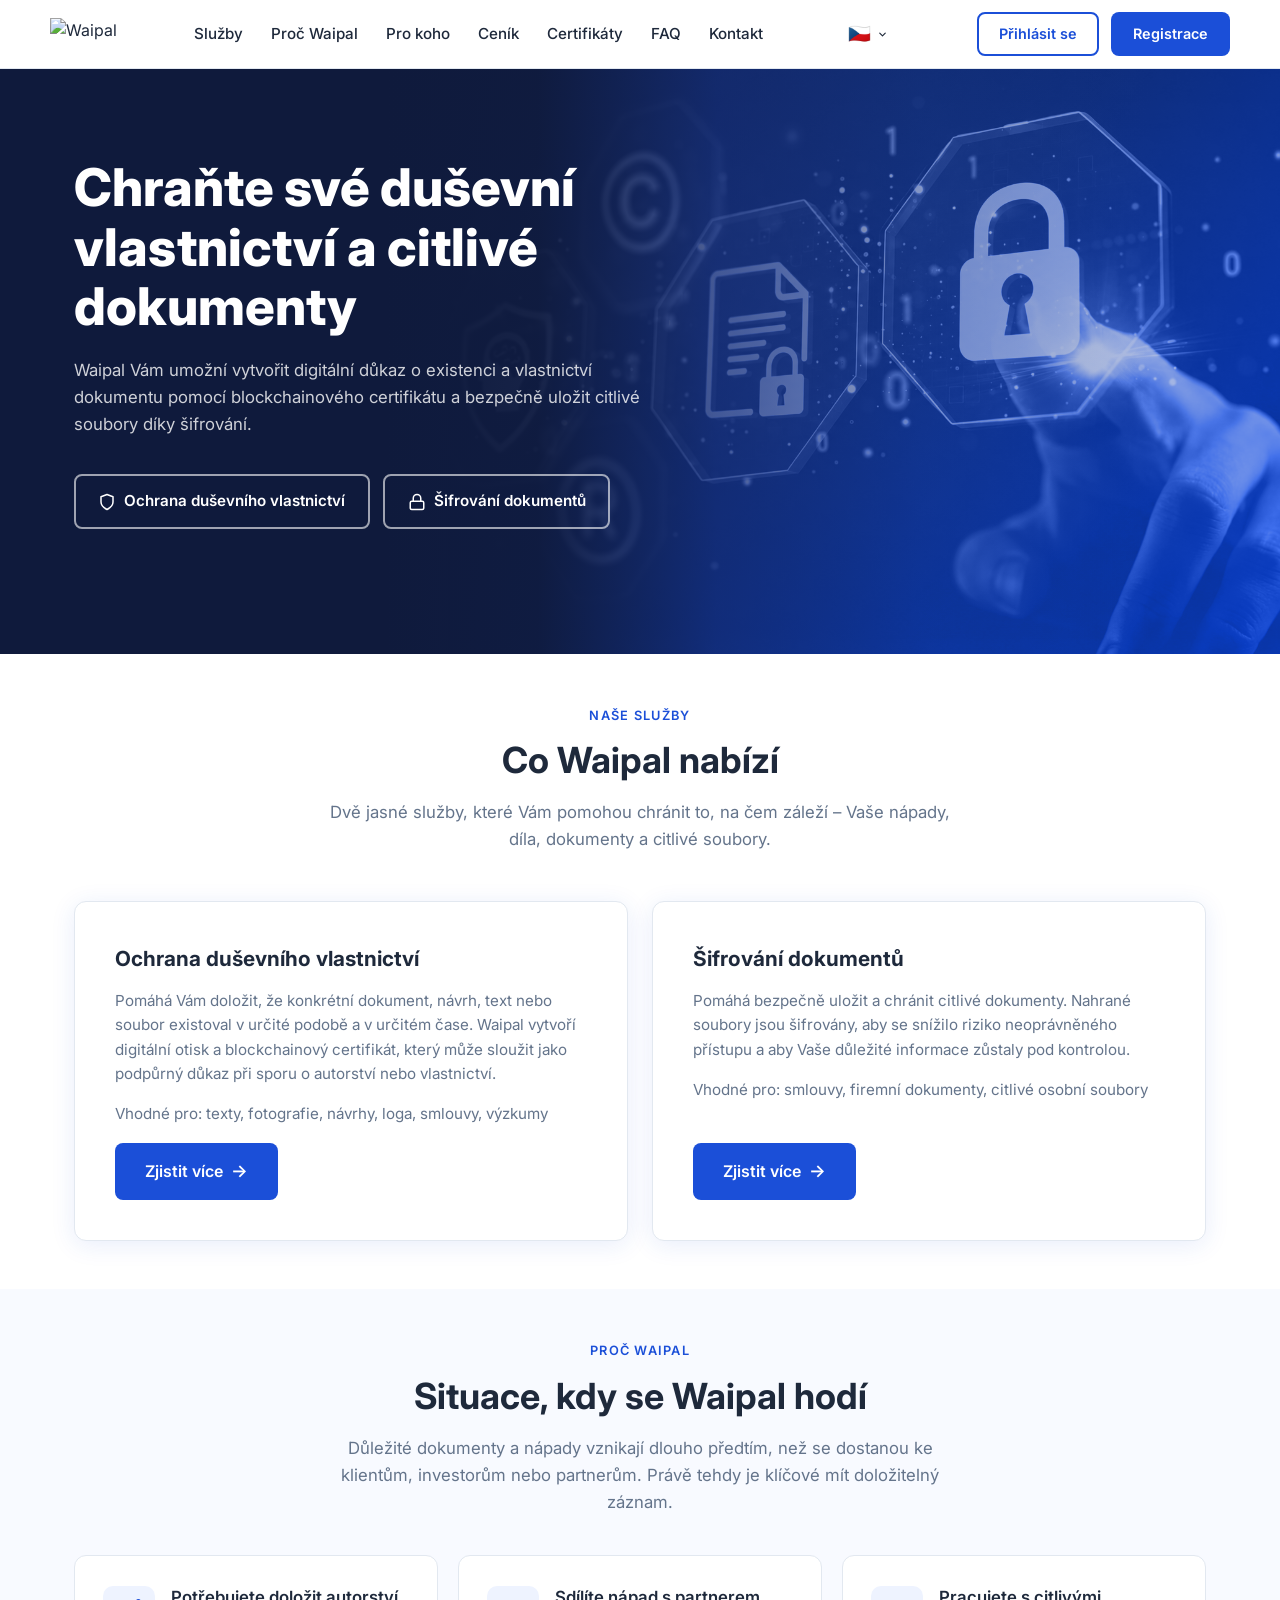
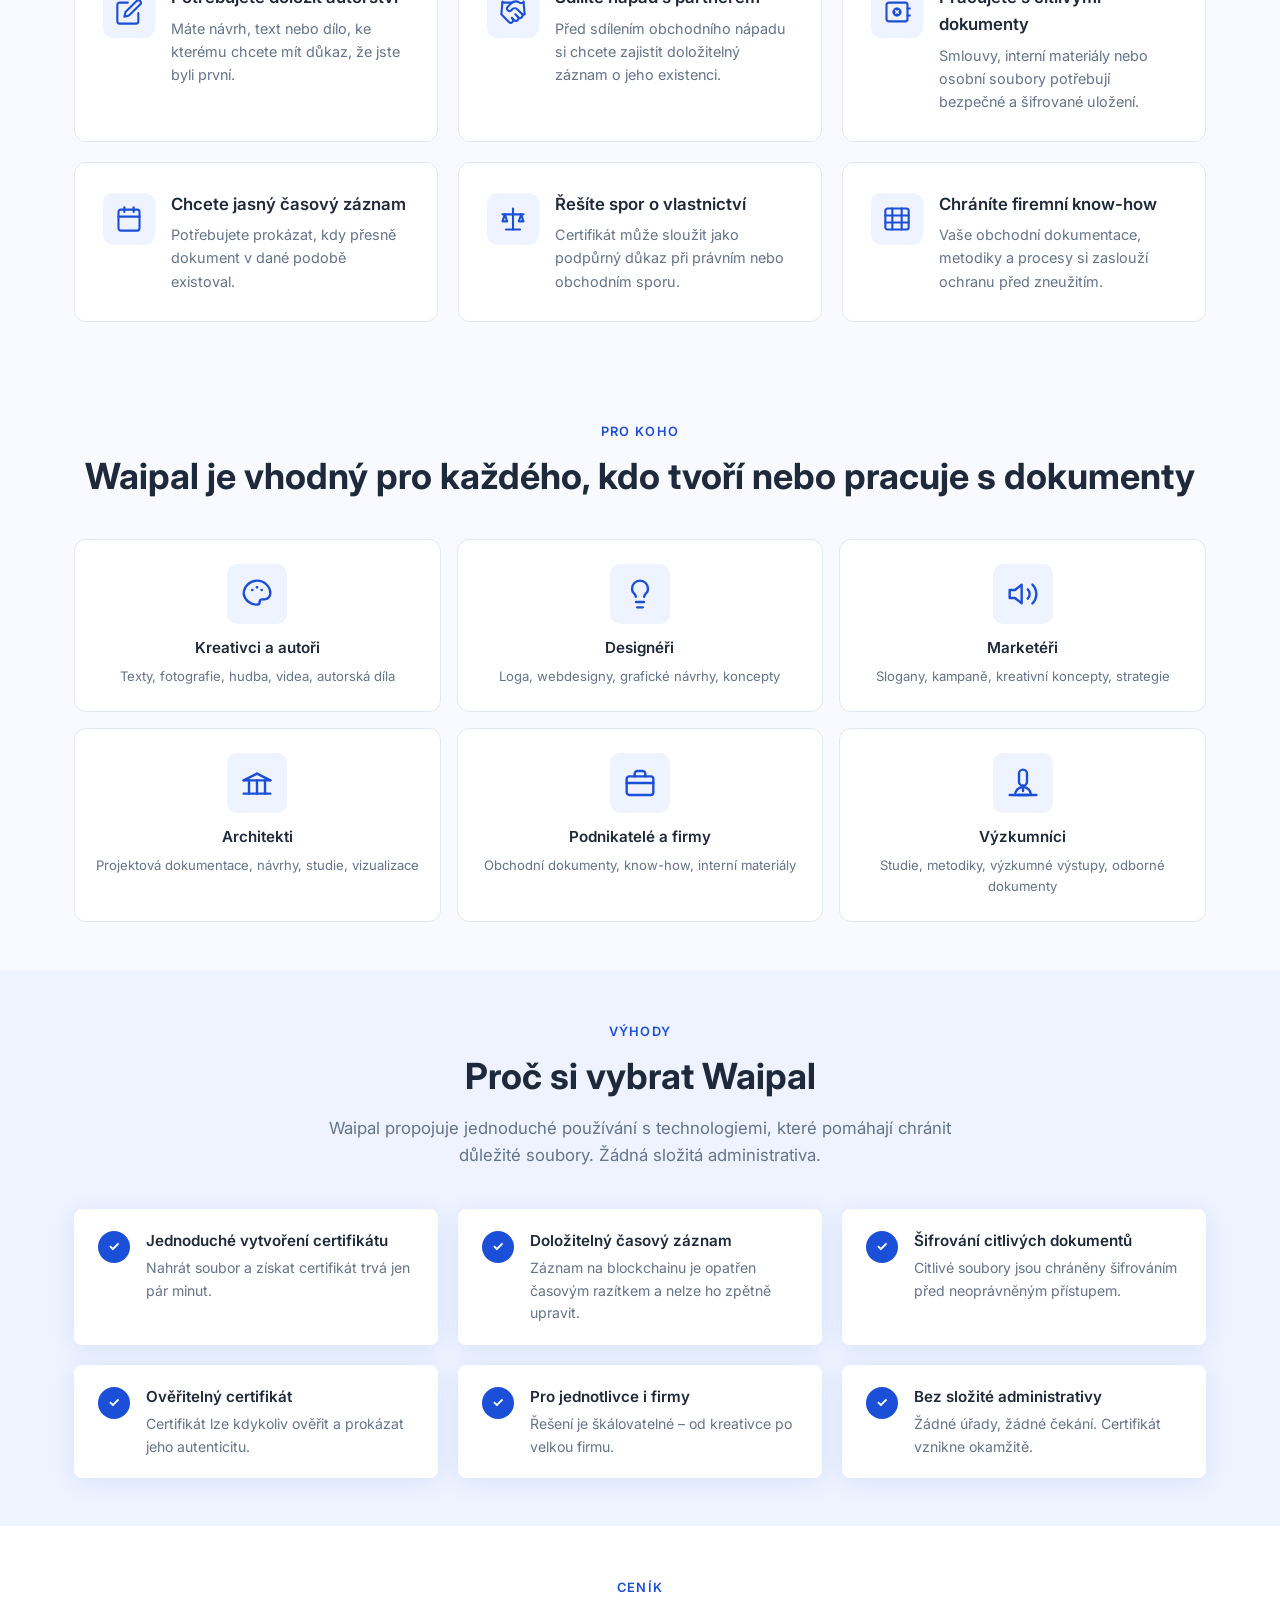
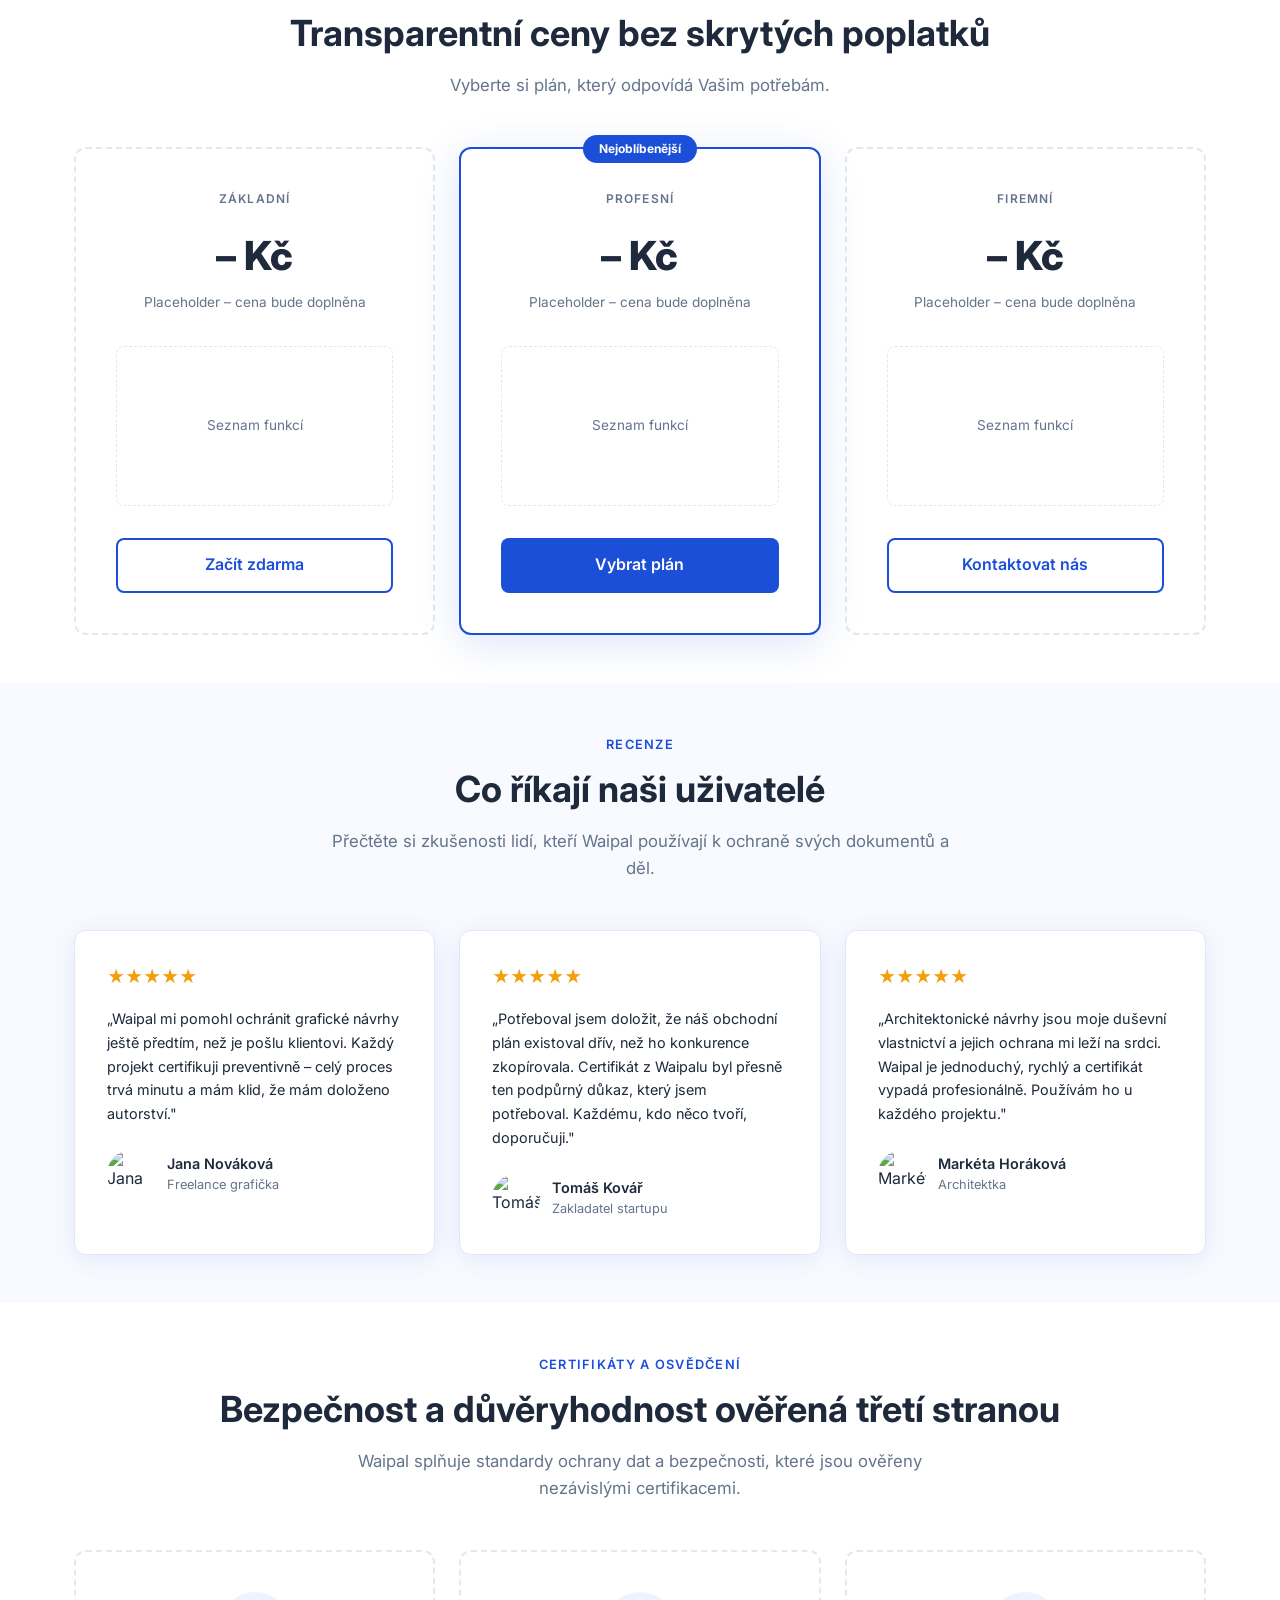
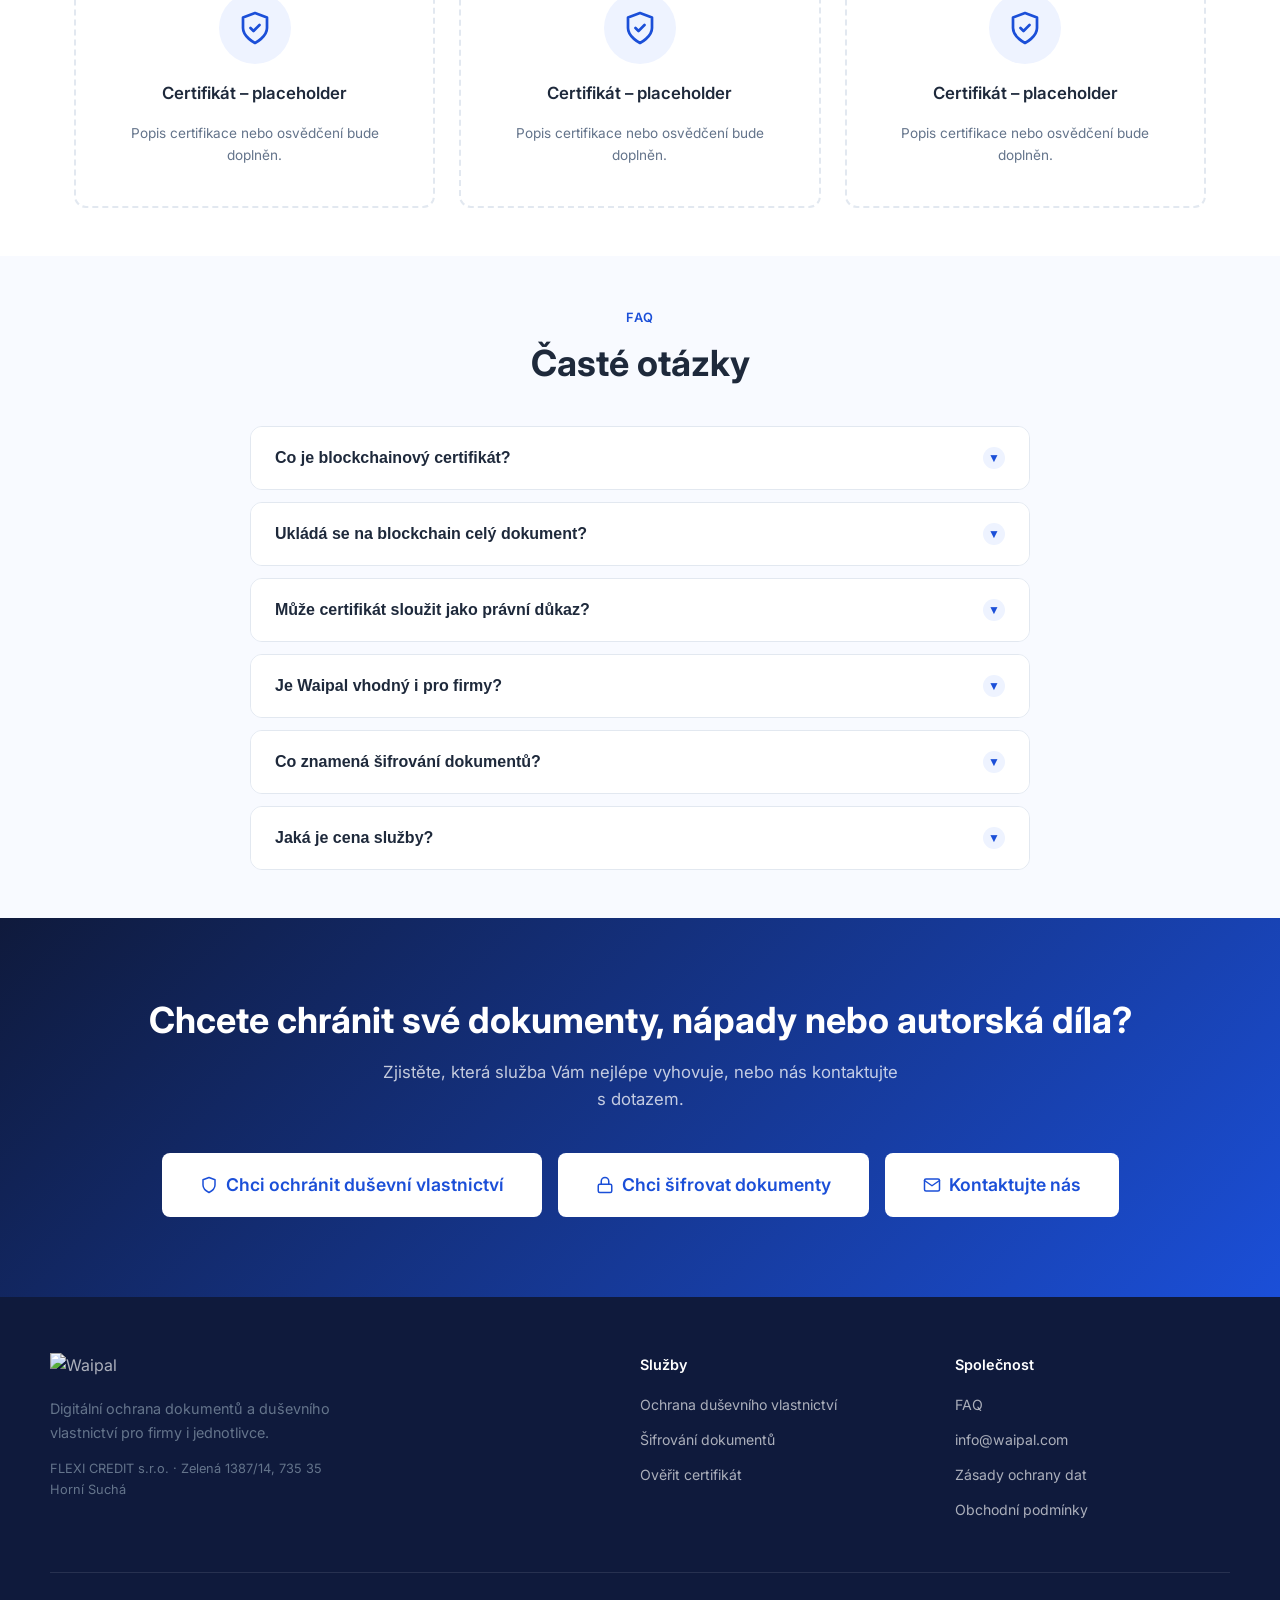
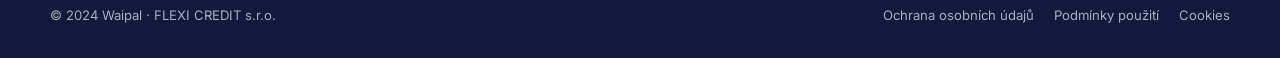
==== commit 274239b8: "Fix line break in CTA banner subtitle with non-breaking space Co-Authored-By: Claude Sonnet 4.6 <nor" ====
--- a/index.html
+++ b/index.html
@@ -603,7 +603,7 @@
 <!-- ── CTA Banner ───────────────────────────────────────────────────────── -->
 <section class="cta-banner" id="kontakt">
   <h2>Chcete chránit své dokumenty, nápady nebo autorská díla?</h2>
-  <p>Zjistěte, která služba Vám nejlépe vyhovuje, nebo nás kontaktujte s dotazem.</p>
+  <p>Zjistěte, která služba Vám nejlépe vyhovuje, nebo nás kontaktujte s&nbsp;dotazem.</p>
   <div class="cta-banner-btns">
     <a href="ip-ochrana.html" class="btn btn-white btn-lg">
       <span class="btn-icon"><svg width="18" height="18" viewBox="0 0 24 24" fill="none" stroke="currentColor" stroke-width="2" stroke-linecap="round" stroke-linejoin="round"><path d="M12 22s8-4 8-10V5l-8-3-8 3v7c0 6 8 10 8 10z"/></svg></span> Chci ochránit duševní vlastnictví
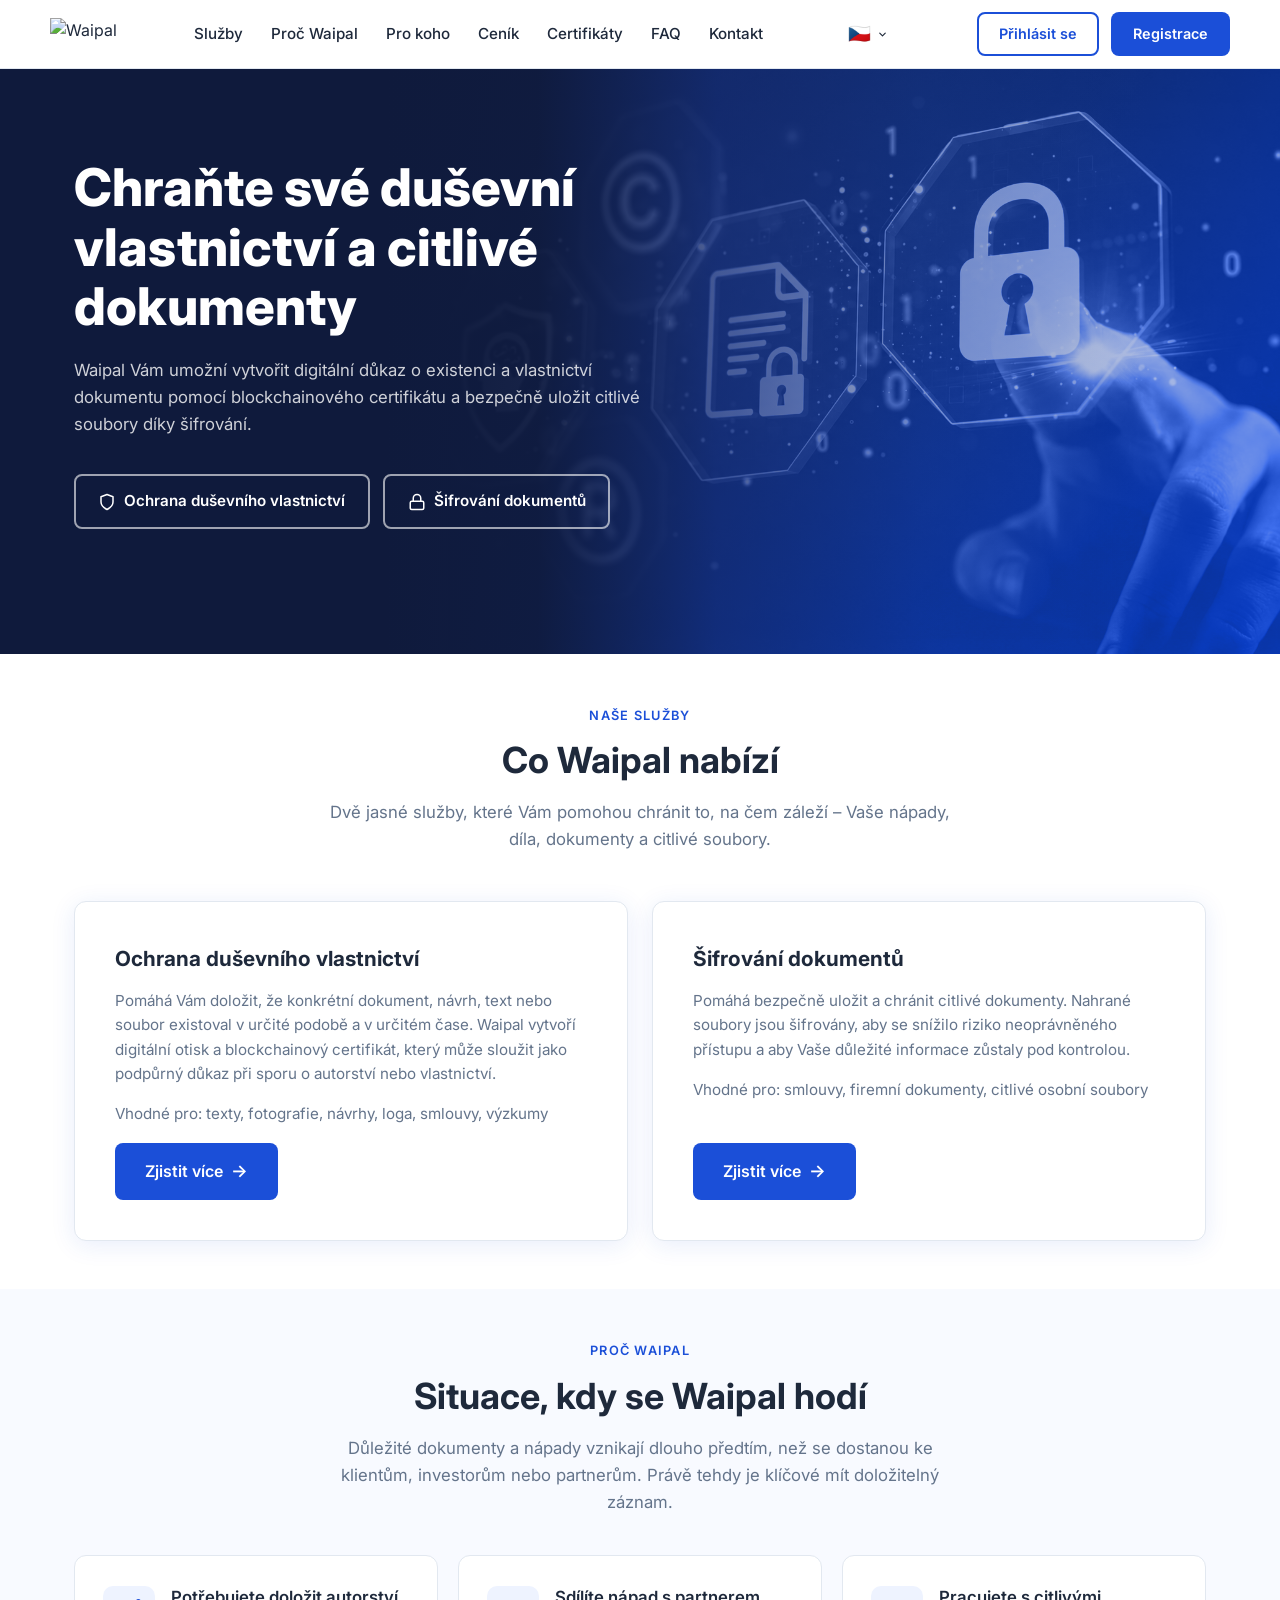
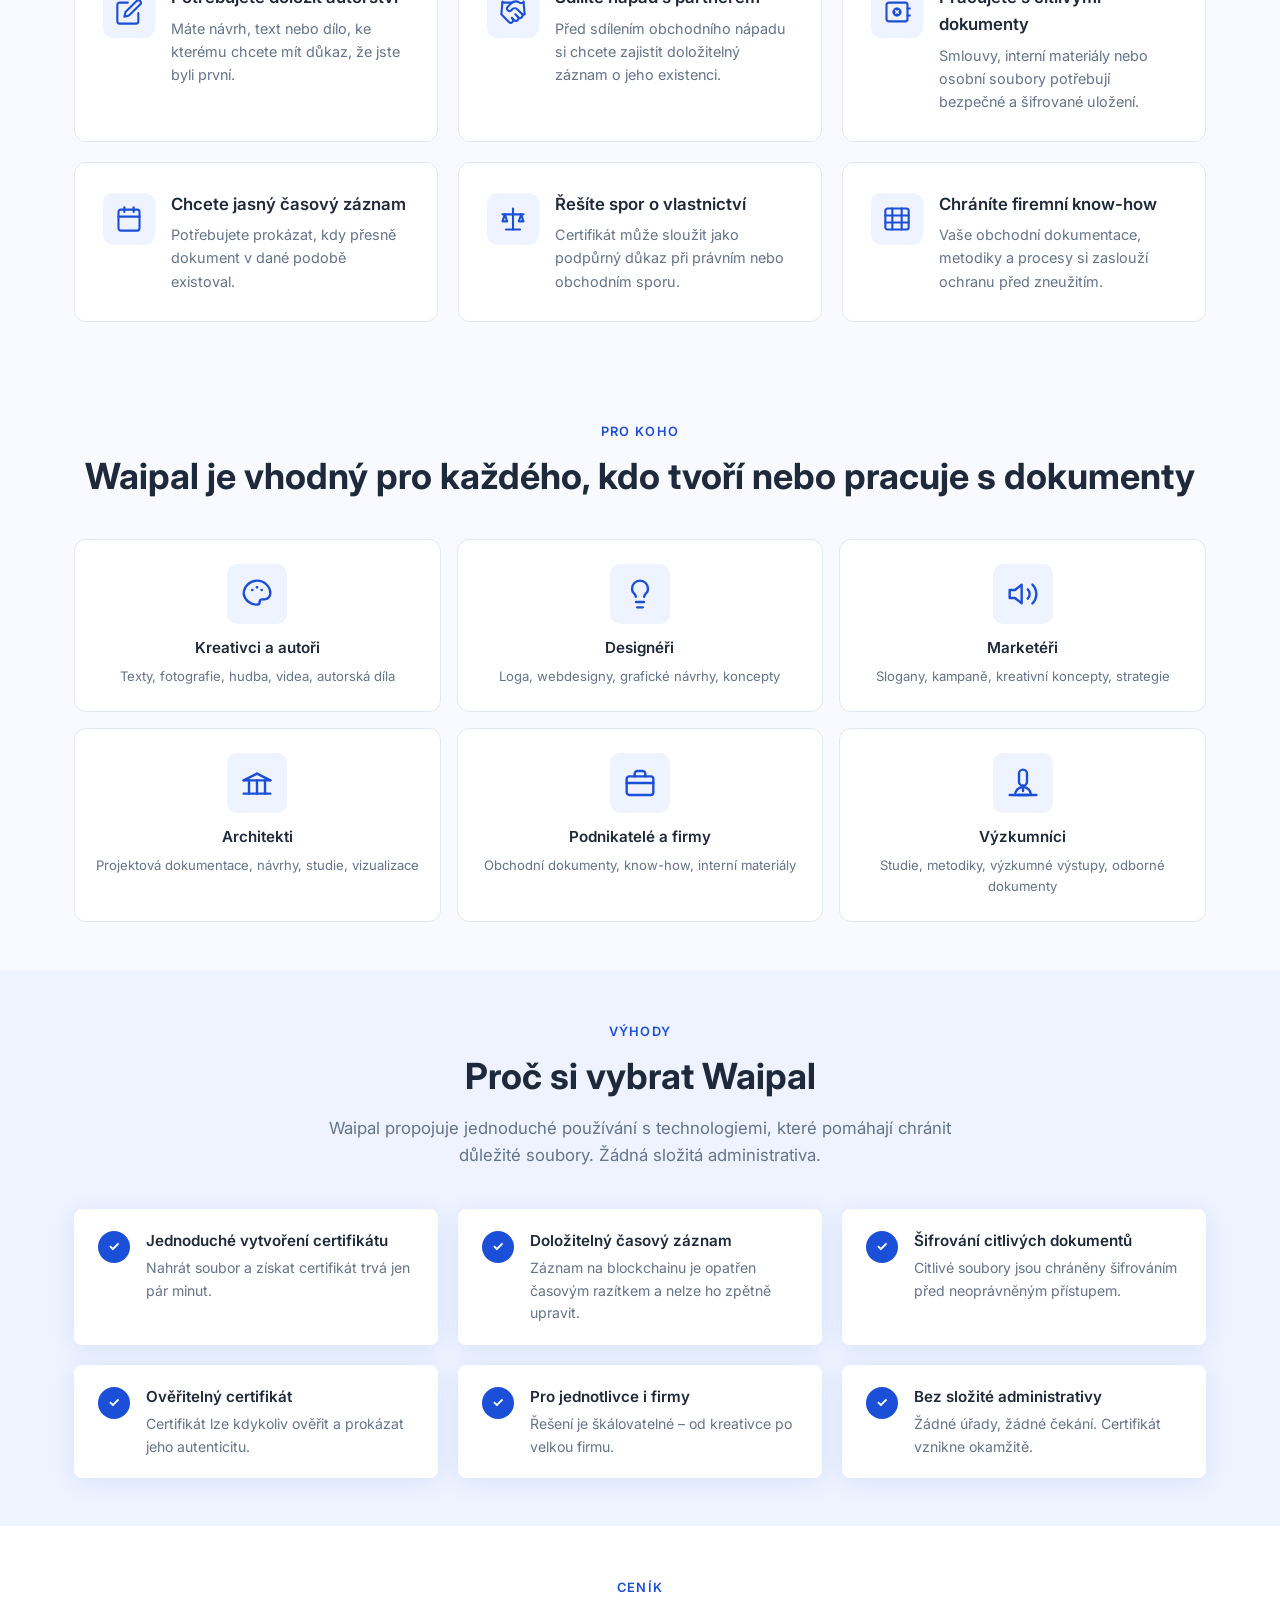
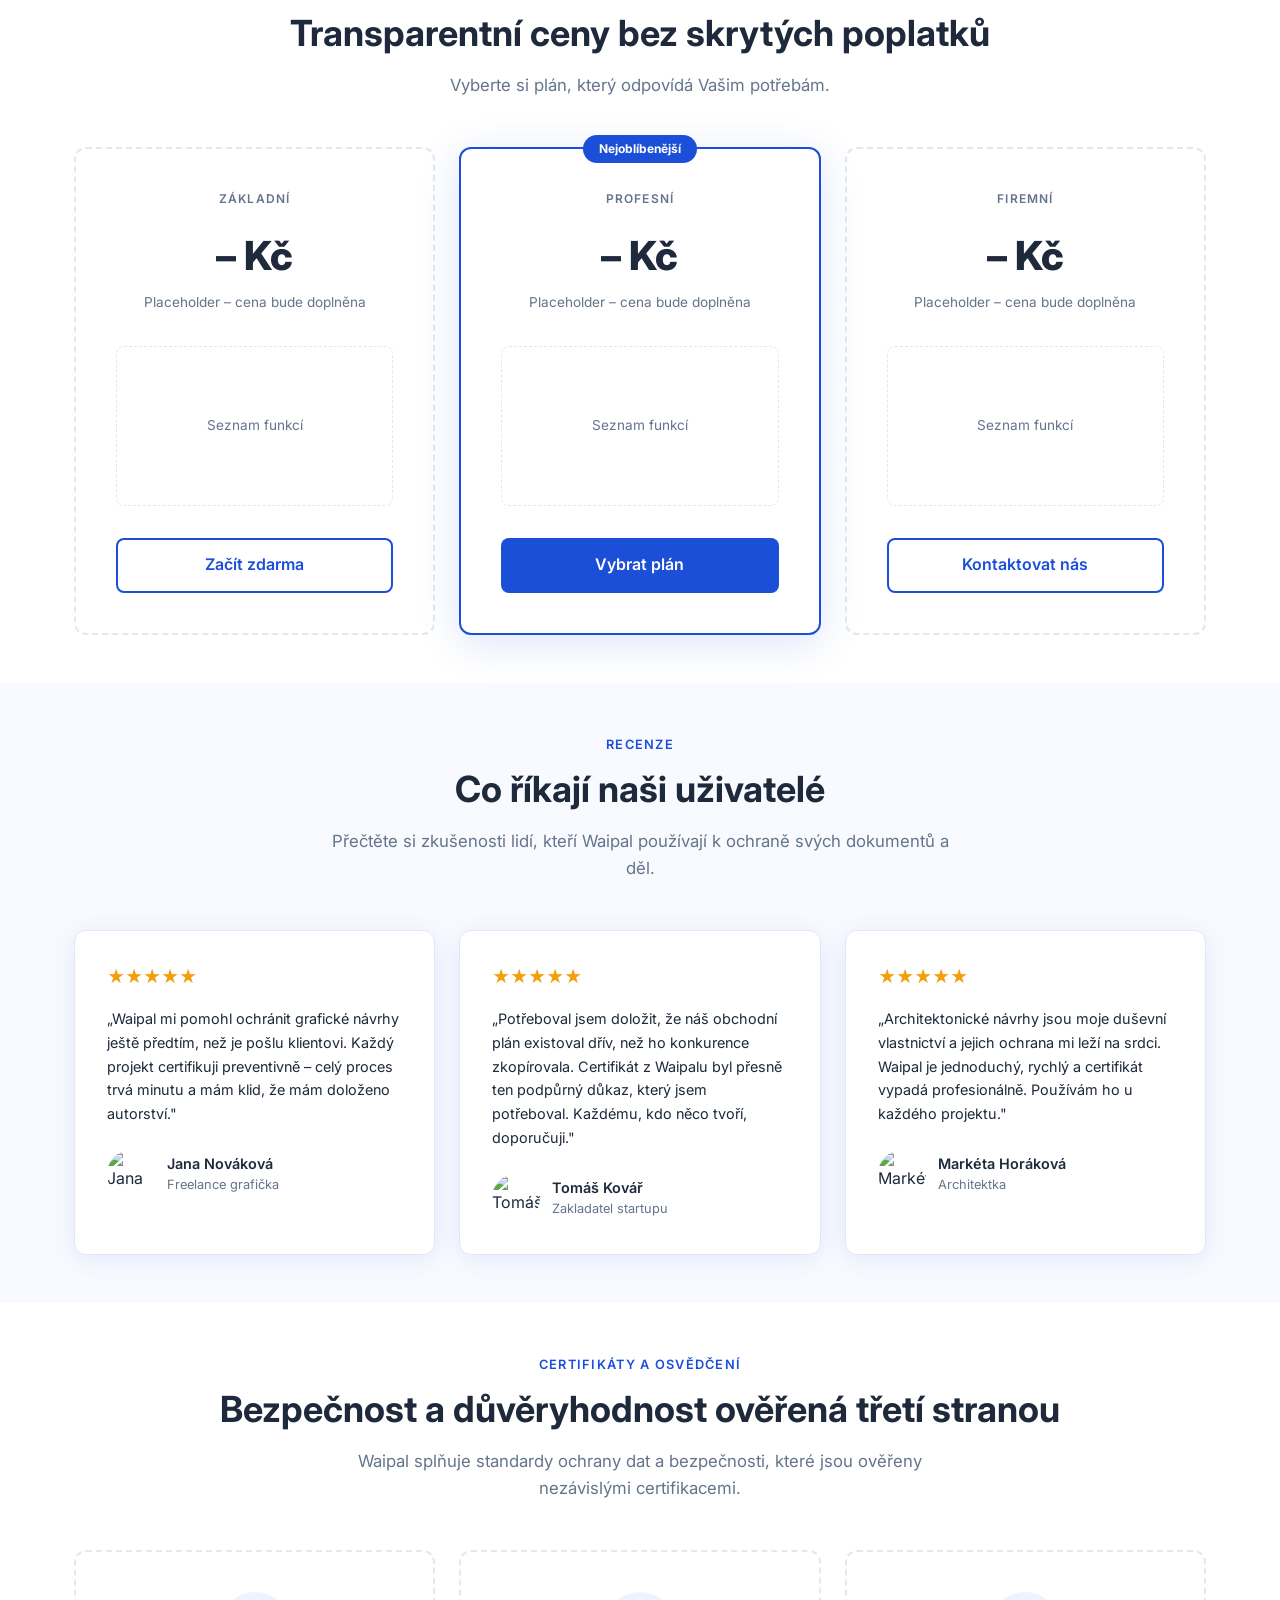
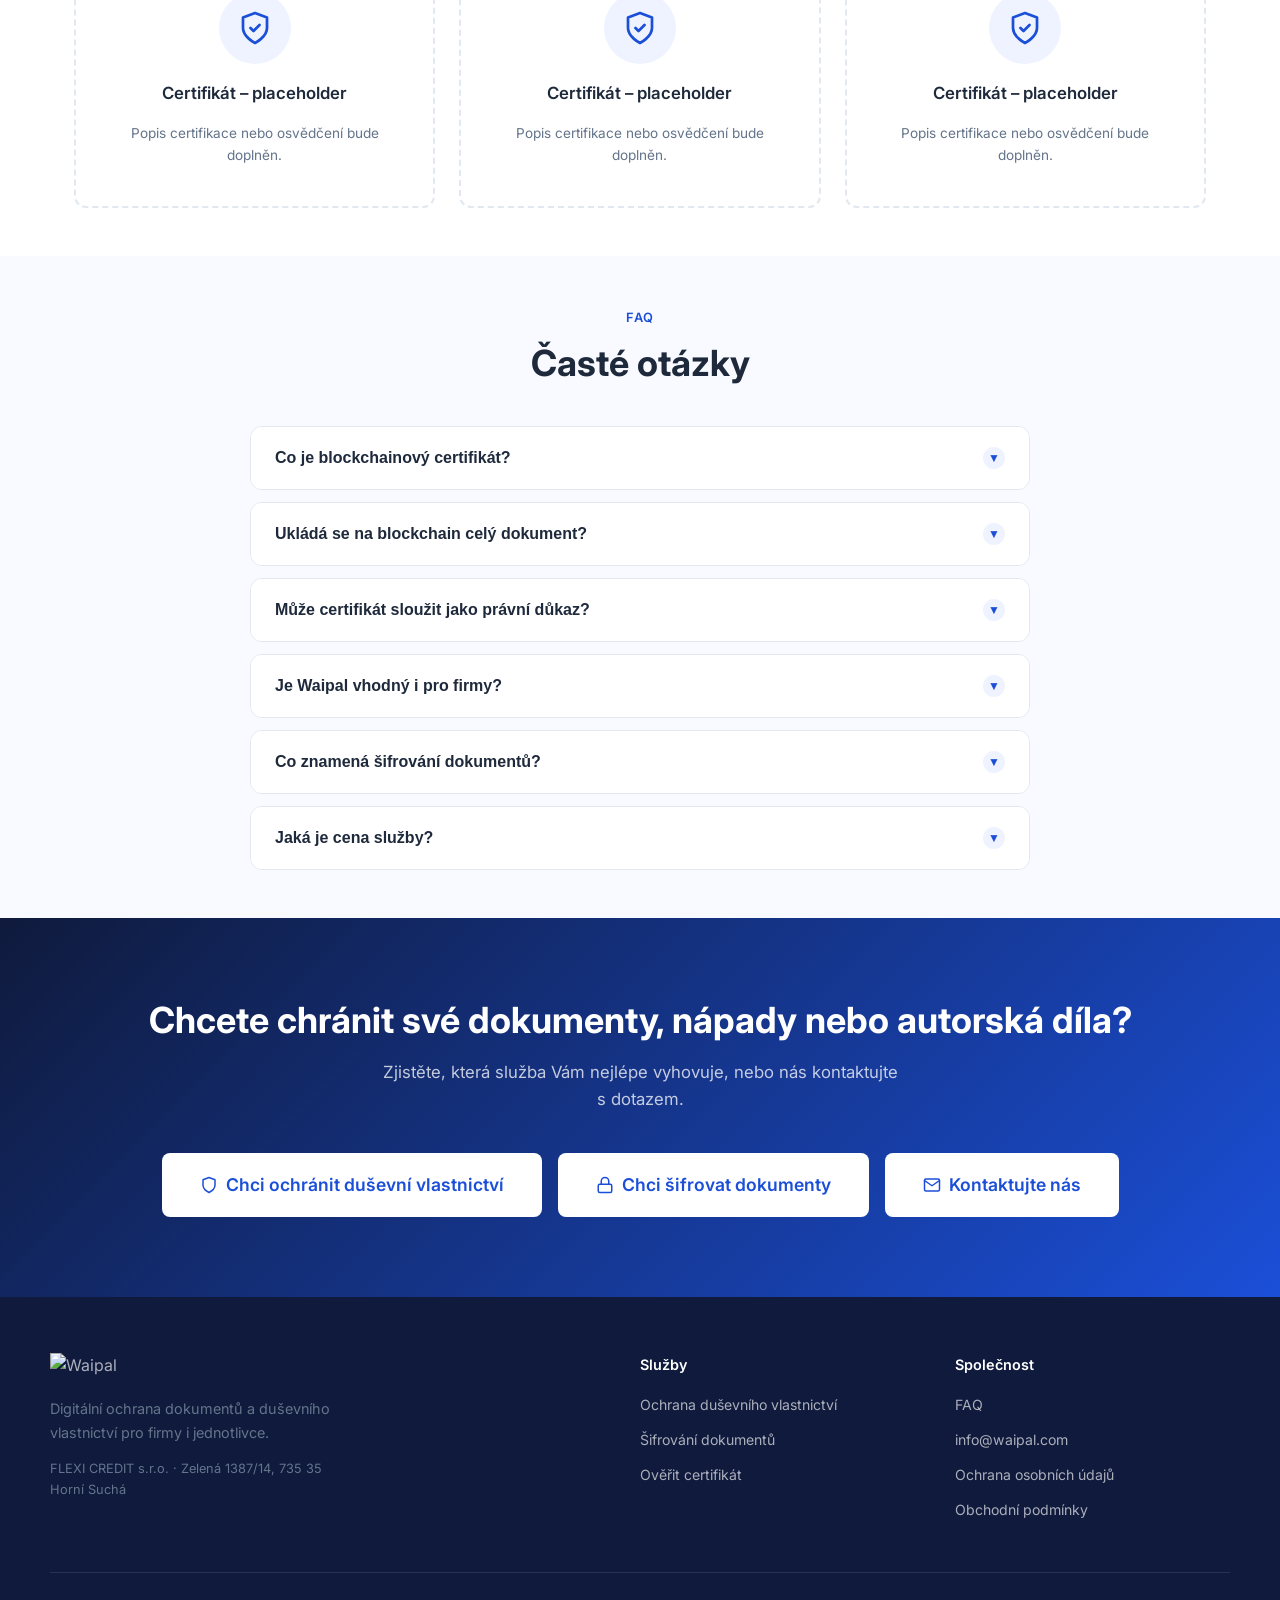
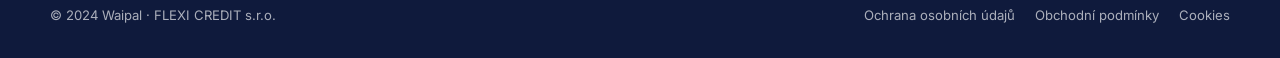
==== commit 179d60ed: "Unify footer link labels: consistent naming for legal pages Co-Authored-By: Claude Sonnet 4.6 <norep" ====
--- a/index.html
+++ b/index.html
@@ -638,16 +638,16 @@
       <ul>
         <li><a href="#faq">FAQ</a></li>
         <li><a href="mailto:info@waipal.com">info@waipal.com</a></li>
-        <li><a href="https://waipal.com/privacy-policy">Zásady ochrany dat</a></li>
-        <li><a href="https://waipal.com/terms">Obchodní podmínky</a></li>
+        <li><a href="ochrana-osobnich-udaju.html">Ochrana osobních údajů</a></li>
+        <li><a href="podminky.html">Obchodní podmínky</a></li>
       </ul>
     </div>
   </div>
   <div class="footer-bottom">
     <span>© 2024 Waipal · FLEXI CREDIT s.r.o.</span>
     <div style="display:flex;gap:1.25rem;">
-      <a href="https://waipal.com/privacy-policy">Ochrana osobních údajů</a>
-      <a href="https://waipal.com/terms">Podmínky použití</a>
+      <a href="ochrana-osobnich-udaju.html">Ochrana osobních údajů</a>
+      <a href="podminky.html">Obchodní podmínky</a>
       <a href="https://waipal.com/cookies">Cookies</a>
     </div>
   </div>
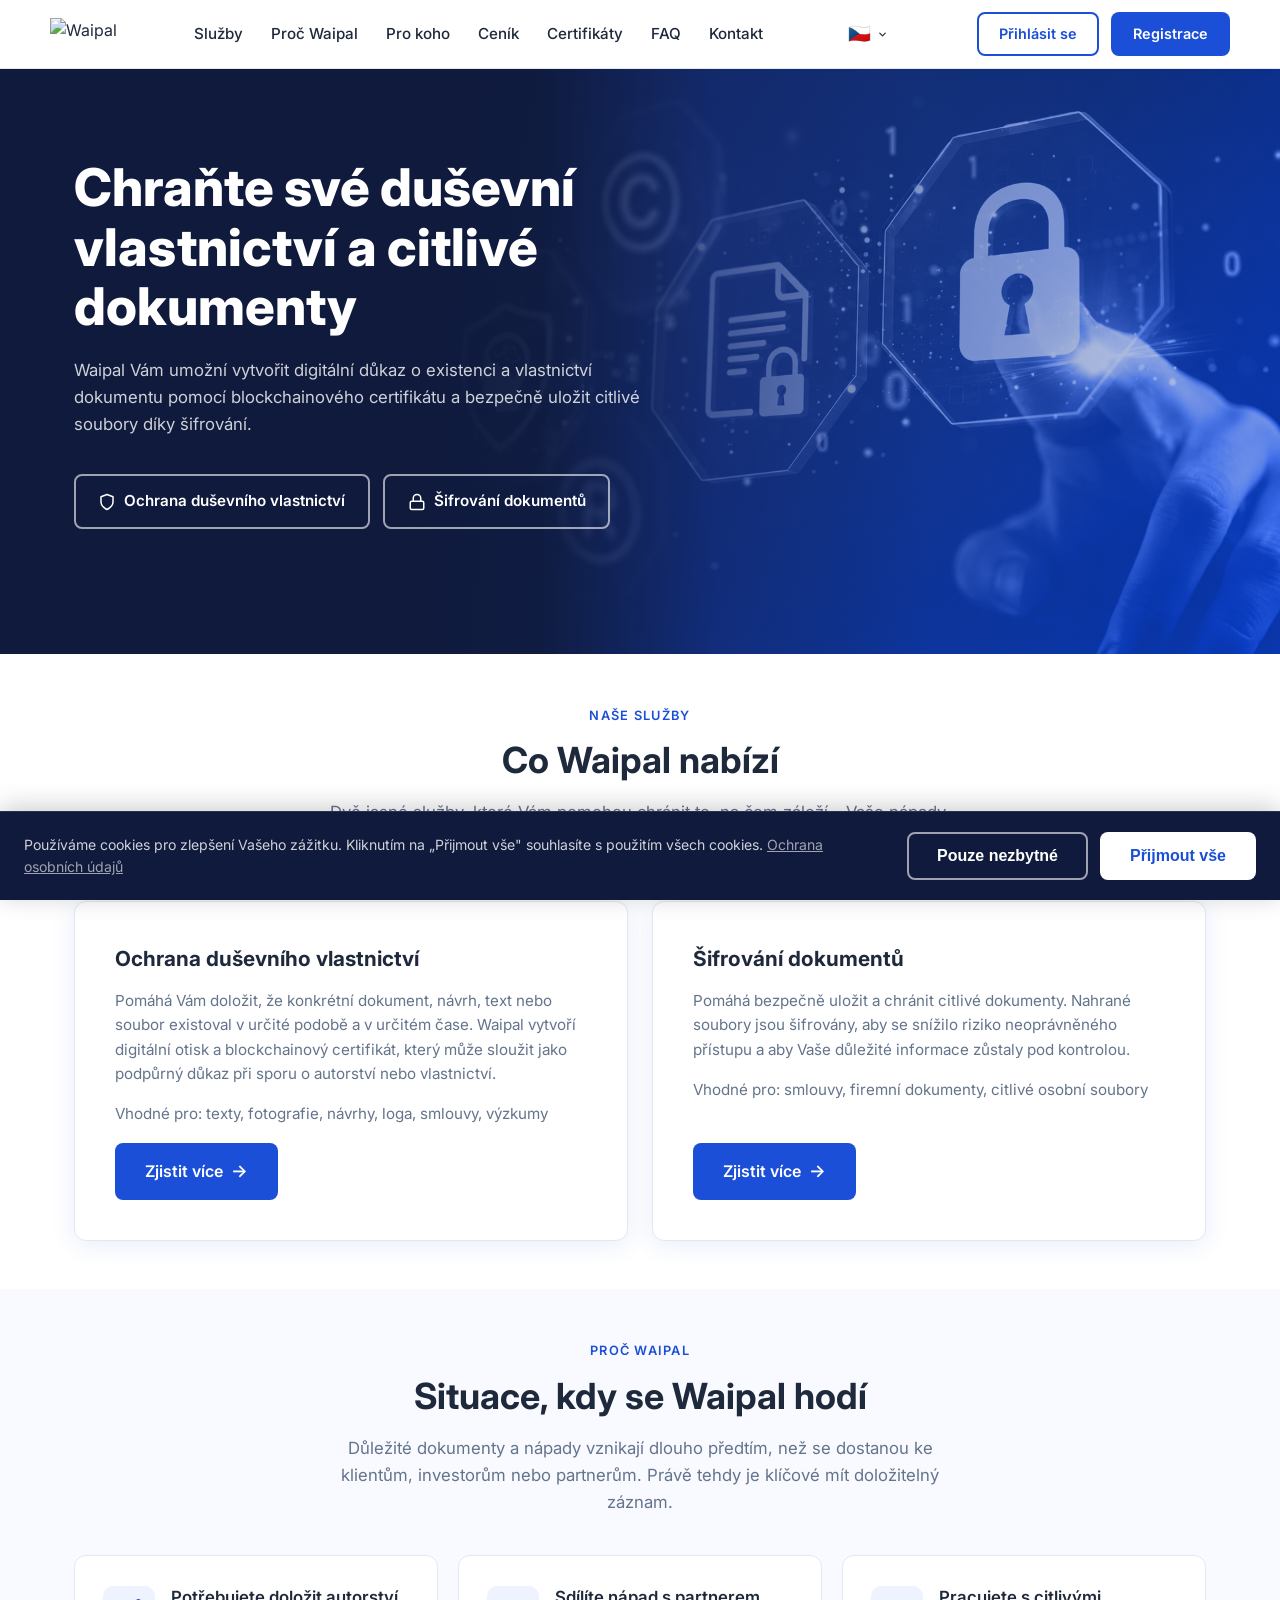
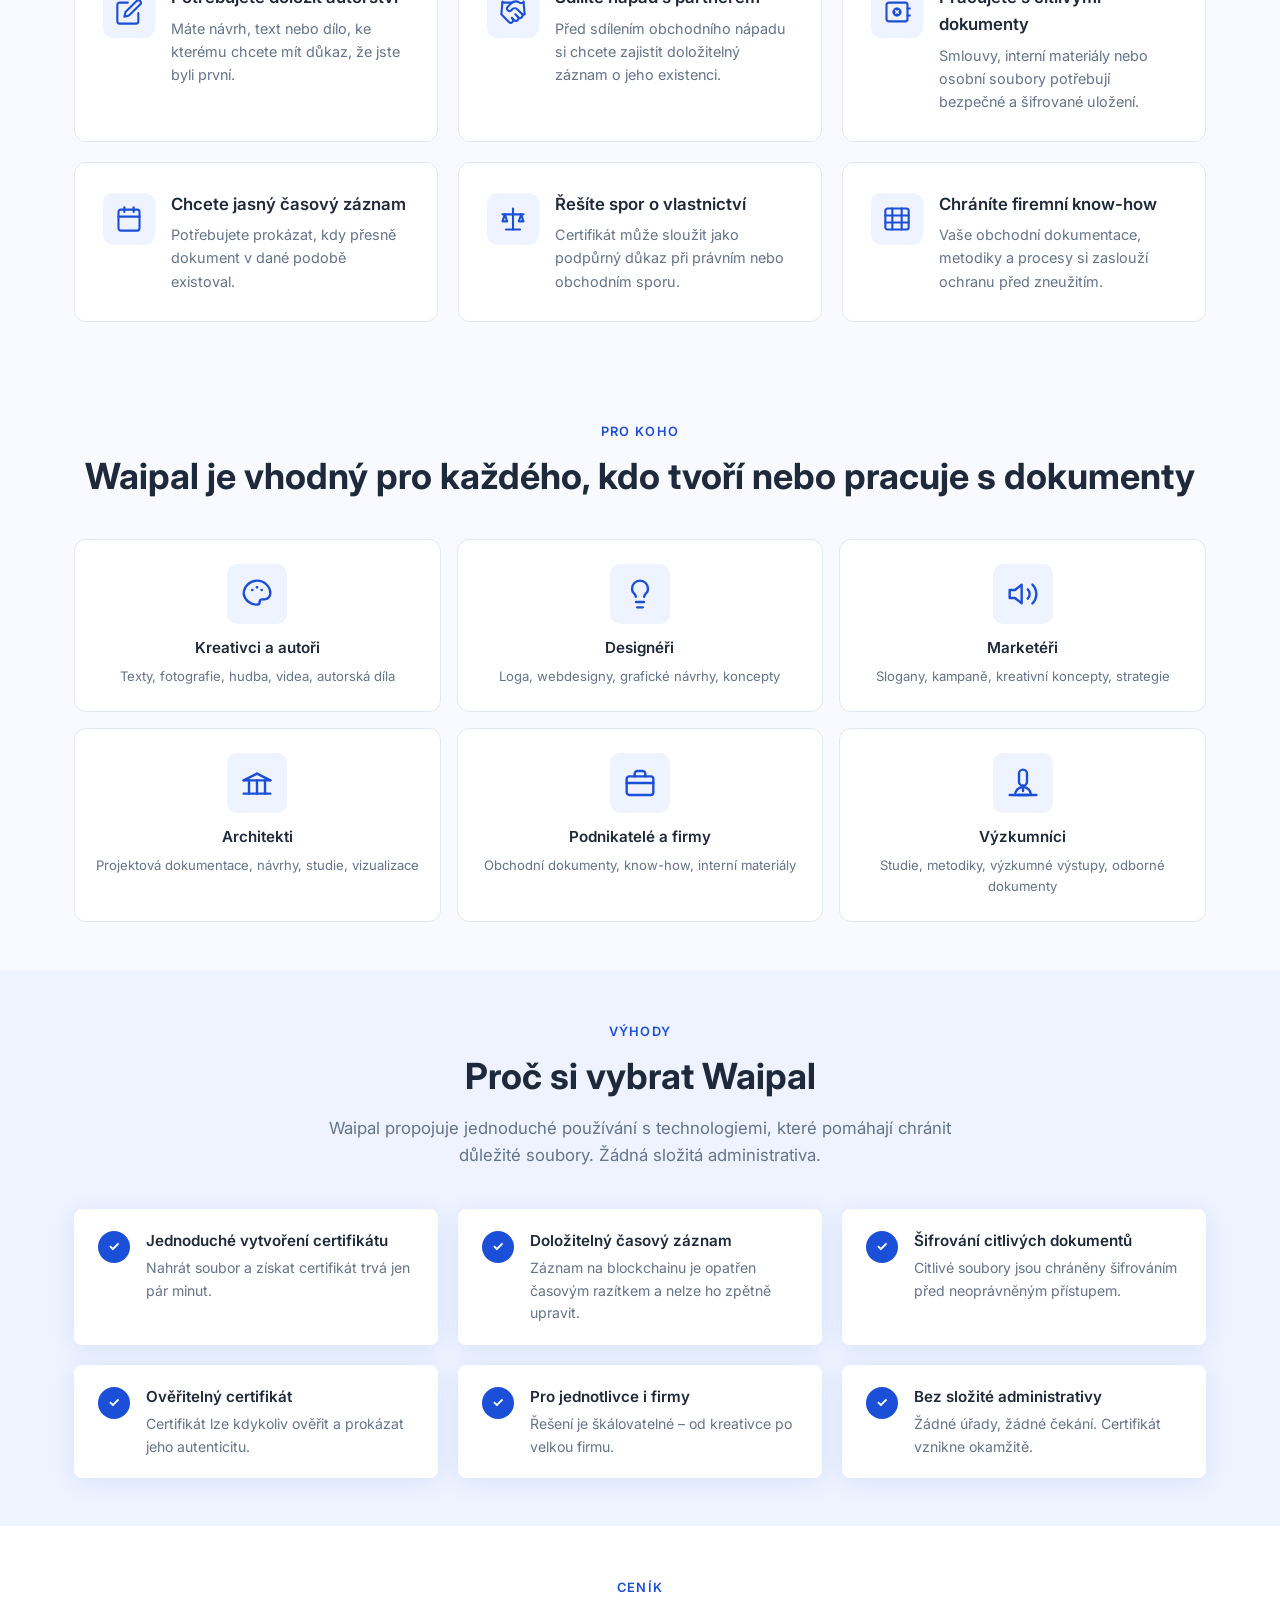
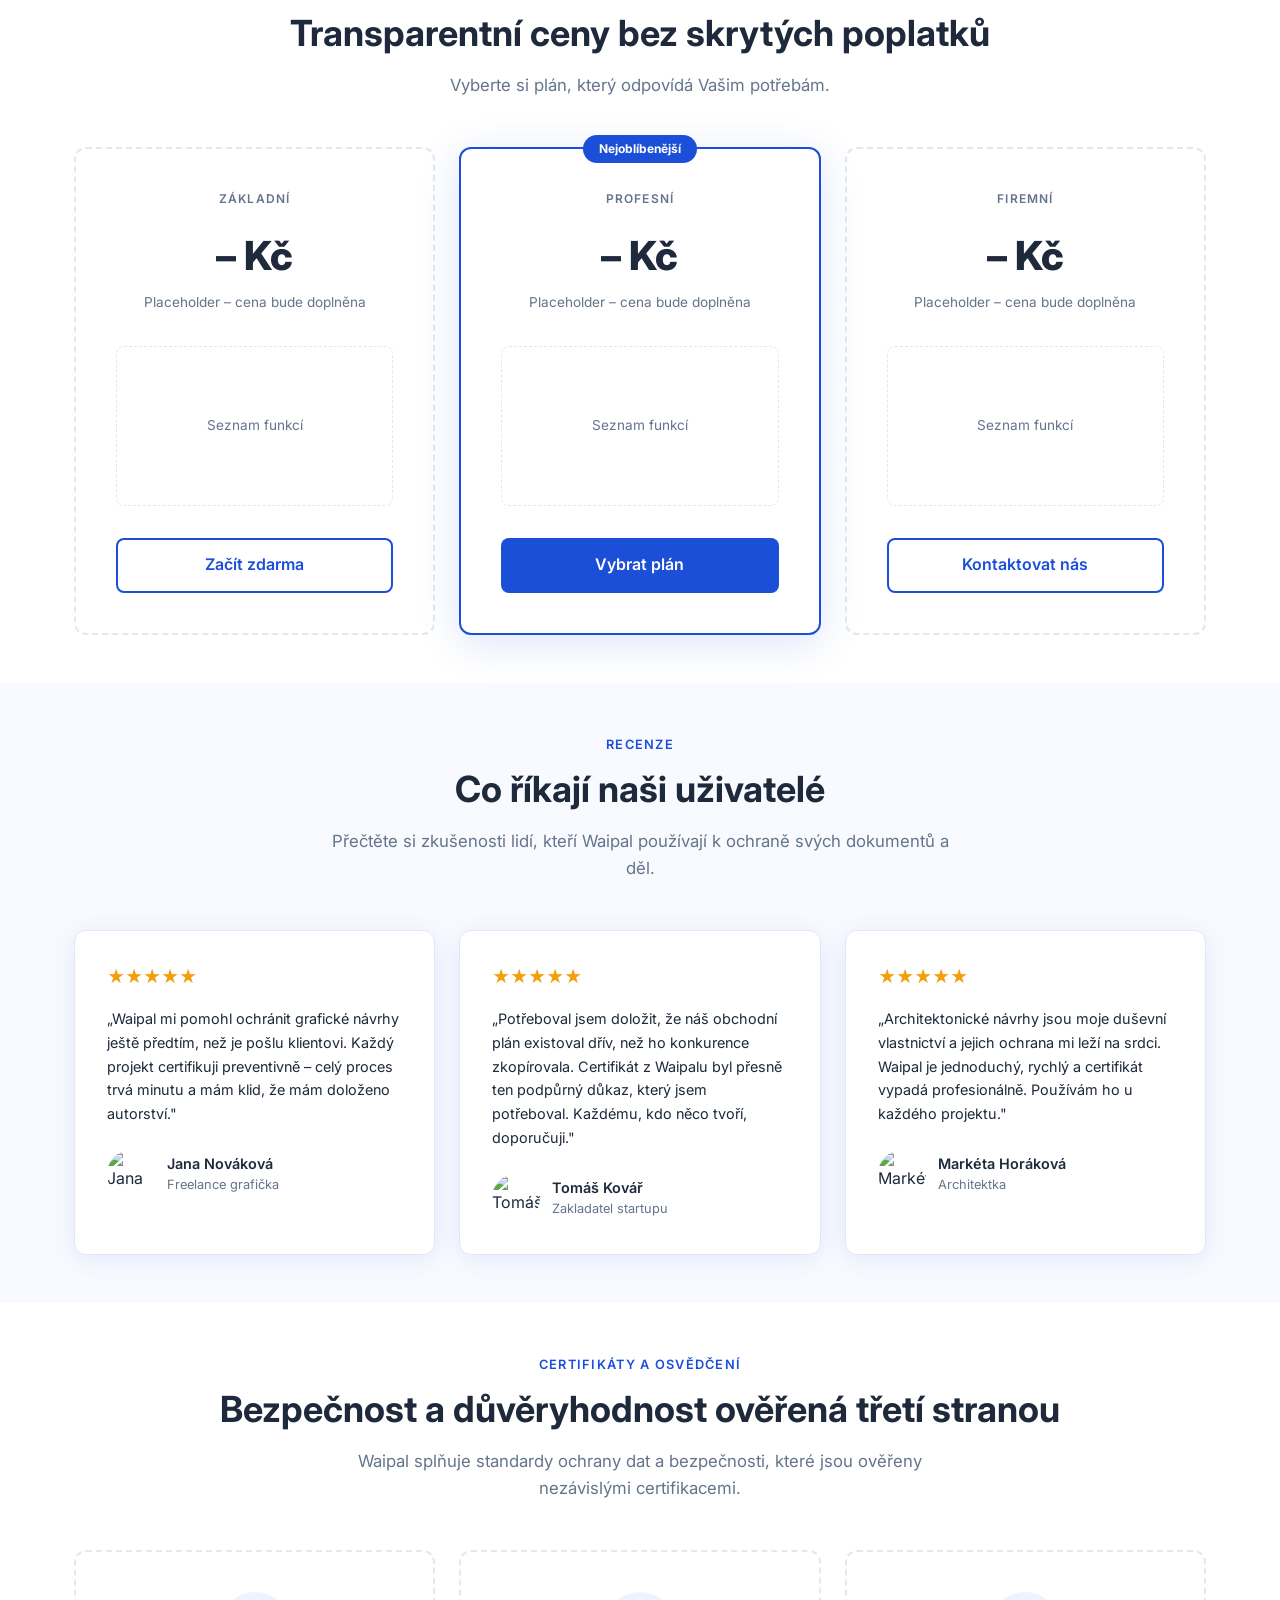
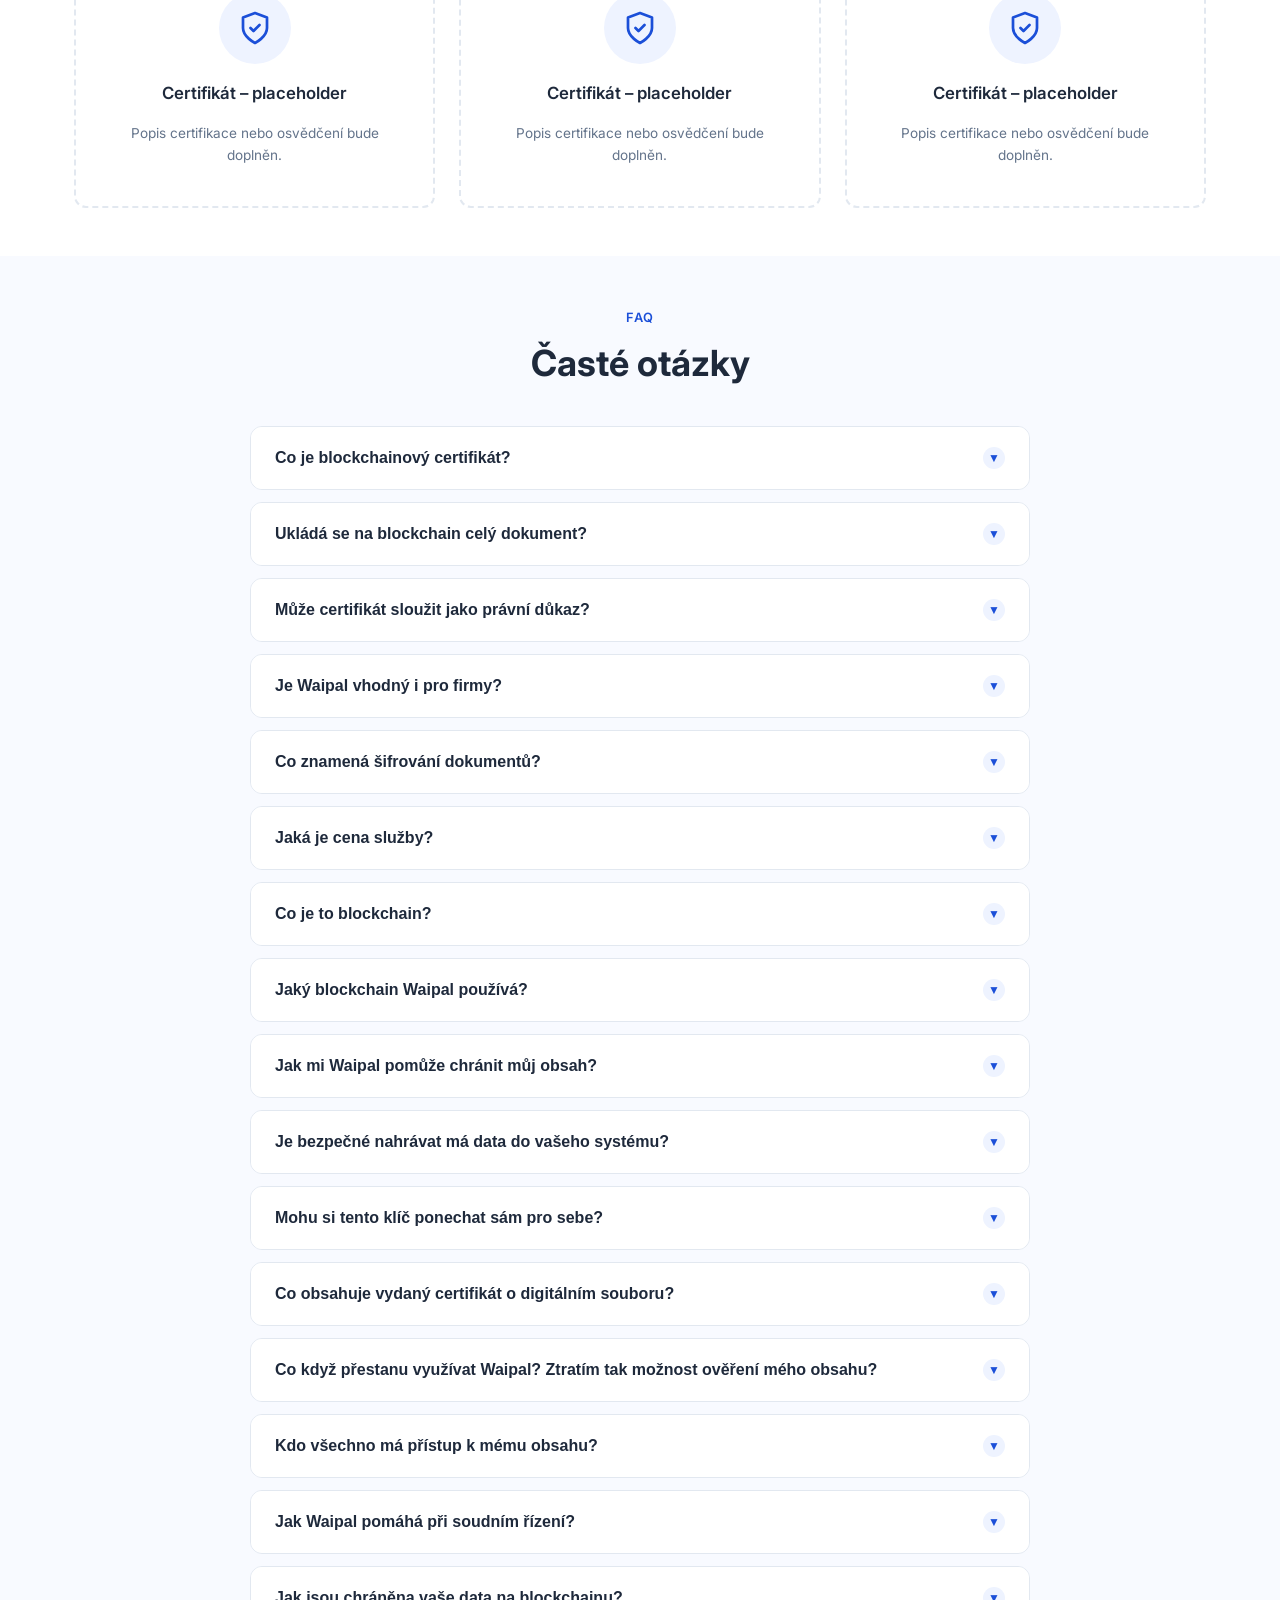
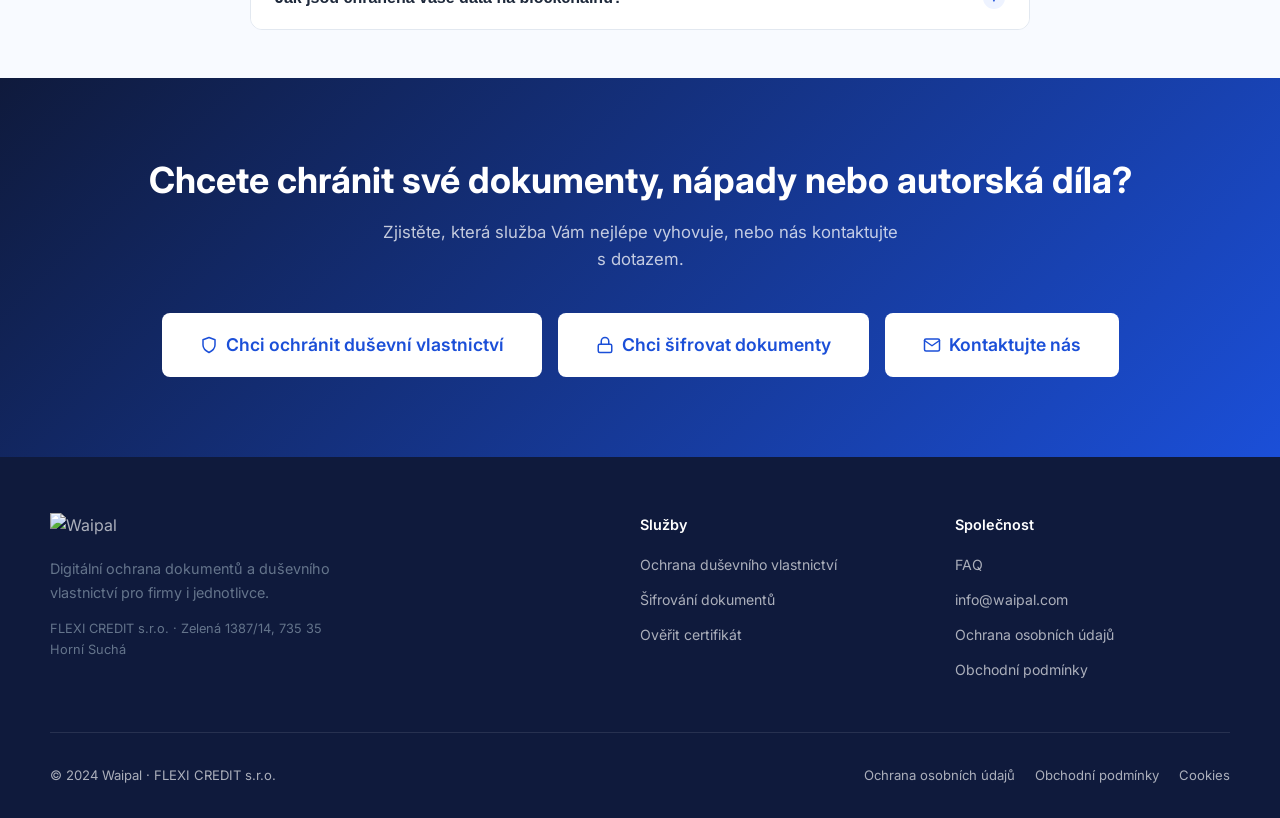
==== commit 94d3789c: "Add cookie consent banner and 10 new FAQ items Co-Authored-By: Claude Sonnet 4.6 <noreply@anthropic." ====
--- a/index.html
+++ b/index.html
@@ -596,6 +596,106 @@
         </div>
       </div>
 
+      <div class="faq-item">
+        <button class="faq-question">
+          Co je to blockchain?
+          <span class="faq-chevron">▼</span>
+        </button>
+        <div class="faq-answer">
+          <p>Blockchain je distribuovaná databáze záznamů, která je decentralizovaná a neměnná. Každý záznam je kryptograficky propojen s předchozím – jakákoliv změna by byla okamžitě detekovatelná. Díky tomu jsou záznamy na blockchainu důvěryhodné a časově nezpochybnitelné.</p>
+        </div>
+      </div>
+
+      <div class="faq-item">
+        <button class="faq-question">
+          Jaký blockchain Waipal používá?
+          <span class="faq-chevron">▼</span>
+        </button>
+        <div class="faq-answer">
+          <p>Waipal využívá etablovanou veřejnou blockchainovou síť, která zaručuje trvalost a ověřitelnost záznamů. Konkrétní technické detaily jsou dostupné v podmínkách služby nebo na dotaz na <a href="mailto:info@waipal.com">info@waipal.com</a>.</p>
+        </div>
+      </div>
+
+      <div class="faq-item">
+        <button class="faq-question">
+          Jak mi Waipal pomůže chránit můj obsah?
+          <span class="faq-chevron">▼</span>
+        </button>
+        <div class="faq-answer">
+          <p>Waipal vytvoří digitální otisk (hash) Vašeho souboru a zapíše ho na blockchain s přesným časovým razítkem. Tím doložíte, že soubor existoval v dané podobě v konkrétním čase – a nikdo to nemůže zpětně změnit. Pro citlivé dokumenty nabízíme také šifrování, které chrání jejich obsah před neoprávněným přečtením.</p>
+        </div>
+      </div>
+
+      <div class="faq-item">
+        <button class="faq-question">
+          Je bezpečné nahrávat má data do vašeho systému?
+          <span class="faq-chevron">▼</span>
+        </button>
+        <div class="faq-answer">
+          <p>Ano. Veškerá komunikace probíhá šifrovaně přes HTTPS. Na blockchain se ukládá pouze digitální otisk souboru – samotný obsah dokumentu na veřejnou síť nikdy neputuje. Vaše soubory jsou uloženy bezpečně a přístupné pouze Vám.</p>
+        </div>
+      </div>
+
+      <div class="faq-item">
+        <button class="faq-question">
+          Mohu si tento klíč ponechat sám pro sebe?
+          <span class="faq-chevron">▼</span>
+        </button>
+        <div class="faq-answer">
+          <p>Ano. Šifrovací klíč ke svým dokumentům máte plně pod kontrolou. Nikdo jiný – včetně Waipalu – nemá bez Vašeho vědomí přístup k obsahu Vašich zašifrovaných souborů.</p>
+        </div>
+      </div>
+
+      <div class="faq-item">
+        <button class="faq-question">
+          Co obsahuje vydaný certifikát o digitálním souboru?
+          <span class="faq-chevron">▼</span>
+        </button>
+        <div class="faq-answer">
+          <p>Certifikát obsahuje: datum a čas vytvoření záznamu, digitální otisk souboru (hash), identifikátor blockchainového záznamu (TX hash), název nebo popis souboru a informace o vlastníkovi včetně jeho identifikačního údaje. Certifikát lze kdykoliv znovu ověřit na <a href="https://waipal.com/verify">waipal.com/verify</a>.</p>
+        </div>
+      </div>
+
+      <div class="faq-item">
+        <button class="faq-question">
+          Co když přestanu využívat Waipal? Ztratím tak možnost ověření mého obsahu?
+          <span class="faq-chevron">▼</span>
+        </button>
+        <div class="faq-answer">
+          <p>Ne. Záznam na blockchainu je trvalý a nezávislý na existenci Waipalu. I po ukončení využívání služby zůstane Váš certifikát ověřitelný prostřednictvím veřejné blockchainové sítě. Doporučujeme si certifikát stáhnout a uložit pro případ budoucího použití.</p>
+        </div>
+      </div>
+
+      <div class="faq-item">
+        <button class="faq-question">
+          Kdo všechno má přístup k mému obsahu?
+          <span class="faq-chevron">▼</span>
+        </button>
+        <div class="faq-answer">
+          <p>Přístup k Vašim souborům máte pouze Vy a osoby, kterým přístup výslovně udělíte. Waipal k obsahu Vašich dokumentů přístup nemá. Na veřejném blockchainu je viditelný pouze anonymní digitální otisk – bez možnosti zpětného odvození obsahu souboru.</p>
+        </div>
+      </div>
+
+      <div class="faq-item">
+        <button class="faq-question">
+          Jak Waipal pomáhá při soudním řízení?
+          <span class="faq-chevron">▼</span>
+        </button>
+        <div class="faq-answer">
+          <p>Certifikát z Waipalu může sloužit jako podpůrný důkaz při dokazování, že konkrétní dokument existoval v určité podobě k danému datu. Pomáhá doložit prioritu autorství, existenci smluvního návrhu nebo znění dokumentu v konkrétním čase. Není náhradou za právní zastoupení, ale může posílit Vaši důkazní pozici.</p>
+        </div>
+      </div>
+
+      <div class="faq-item">
+        <button class="faq-question">
+          Jak jsou chráněna vaše data na blockchainu?
+          <span class="faq-chevron">▼</span>
+        </button>
+        <div class="faq-answer">
+          <p>Na blockchain se ukládá pouze kryptografický otisk (hash) – jednosměrná funkce, ze které nelze obsah souboru rekonstruovat. Samotná data zůstávají na našich serverech chráněna šifrováním. Blockchainový záznam je neměnný a decentralizovaný, takže ho nelze smazat ani pozměnit.</p>
+        </div>
+      </div>
+
     </div>
   </div>
 </section>
--- a/style.css
+++ b/style.css
@@ -776,3 +776,39 @@
   .why-grid { grid-template-columns: 1fr; }
   .audiences-grid { grid-template-columns: 1fr 1fr; }
 }
+
+/* ─── Cookie Banner ─────────────────────────────────────────────────────── */
+.cookie-banner {
+  position: fixed;
+  bottom: 0; left: 0; right: 0;
+  z-index: 9999;
+  background: var(--navy);
+  border-top: 1px solid rgba(255,255,255,.1);
+  padding: 1.25rem 1.5rem;
+  display: flex;
+  align-items: center;
+  justify-content: space-between;
+  gap: 1.5rem;
+  box-shadow: 0 -4px 24px rgba(0,0,0,.2);
+  transform: translateY(100%);
+  transition: transform .35s ease;
+}
+.cookie-banner.visible { transform: translateY(0); }
+.cookie-banner-text {
+  color: rgba(255,255,255,.8);
+  font-size: .88rem;
+  line-height: 1.55;
+  flex: 1;
+}
+.cookie-banner-text a { color: rgba(255,255,255,.6); text-decoration: underline; }
+.cookie-banner-text a:hover { color: var(--white); }
+.cookie-banner-btns {
+  display: flex;
+  gap: .75rem;
+  flex-shrink: 0;
+}
+@media (max-width: 700px) {
+  .cookie-banner { flex-direction: column; align-items: stretch; text-align: center; }
+  .cookie-banner-btns { flex-direction: column; }
+  .cookie-banner-btns .btn { width: 100%; justify-content: center; }
+}
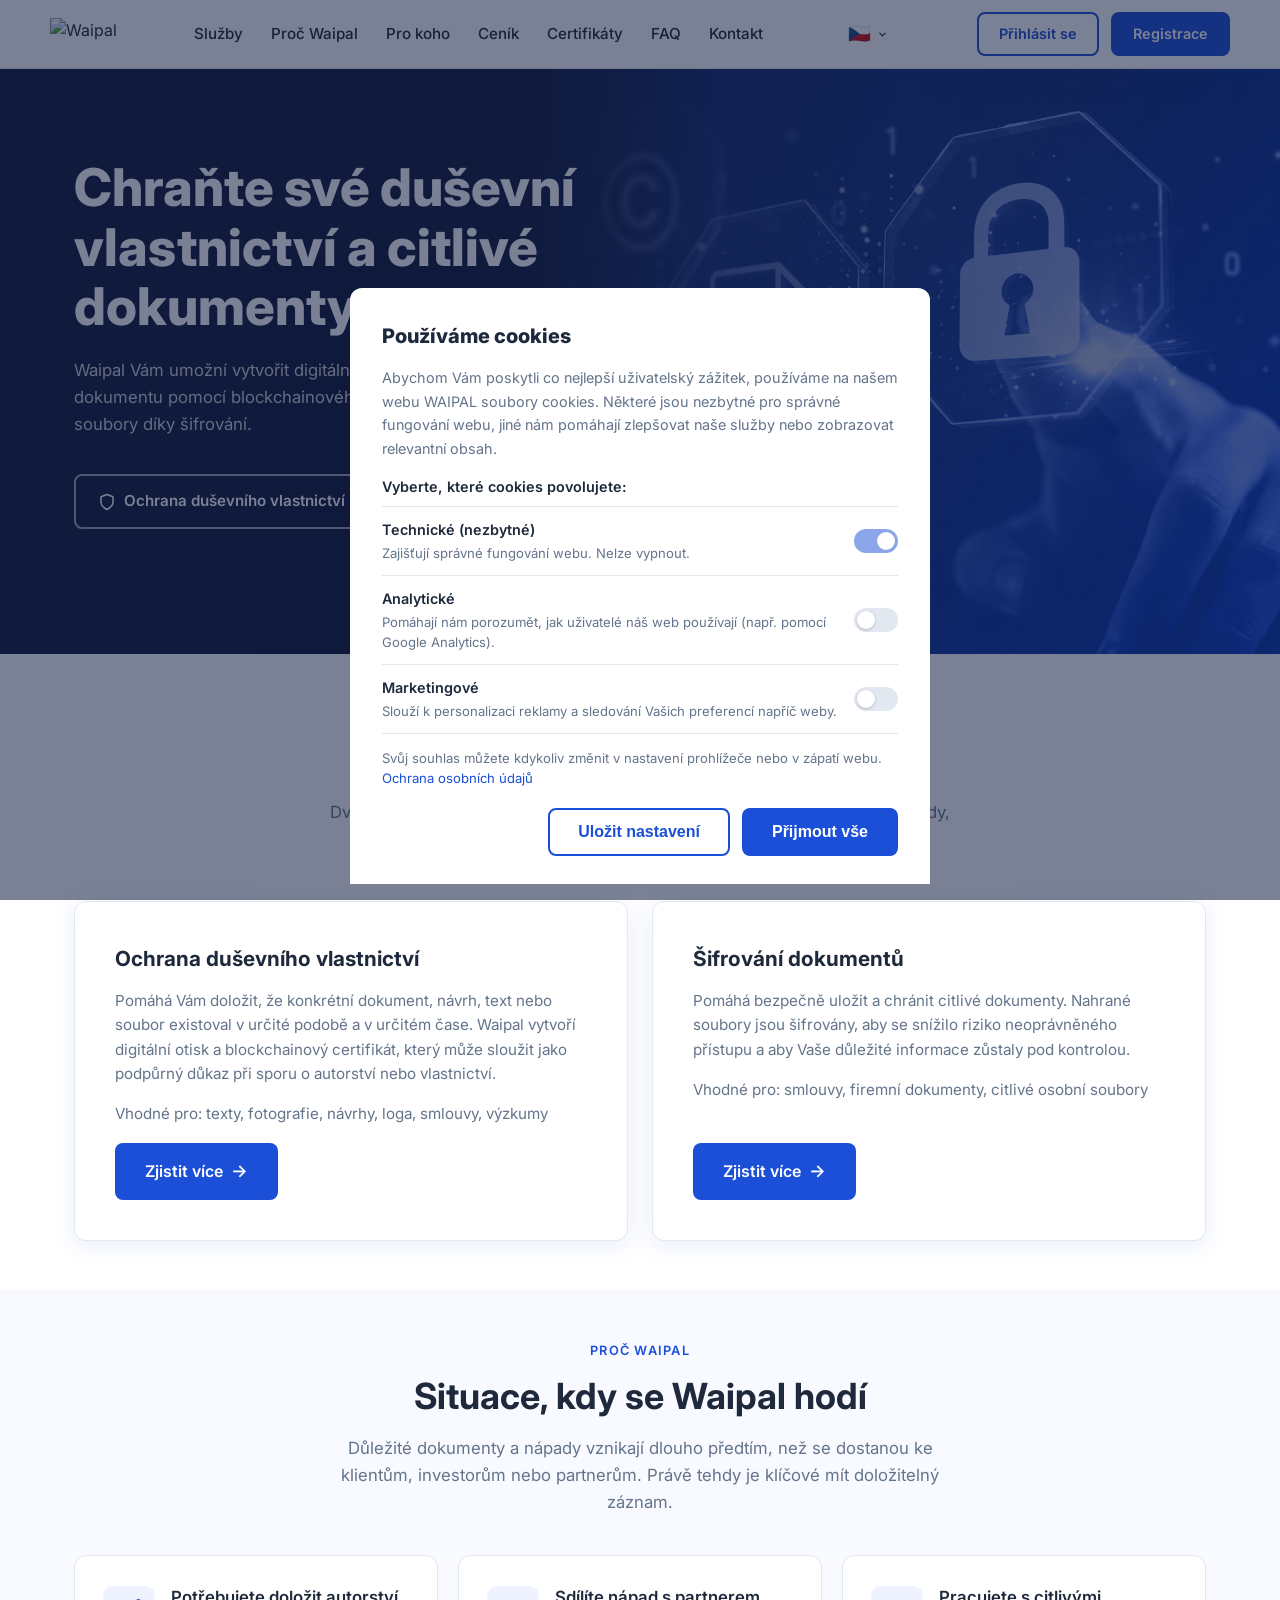
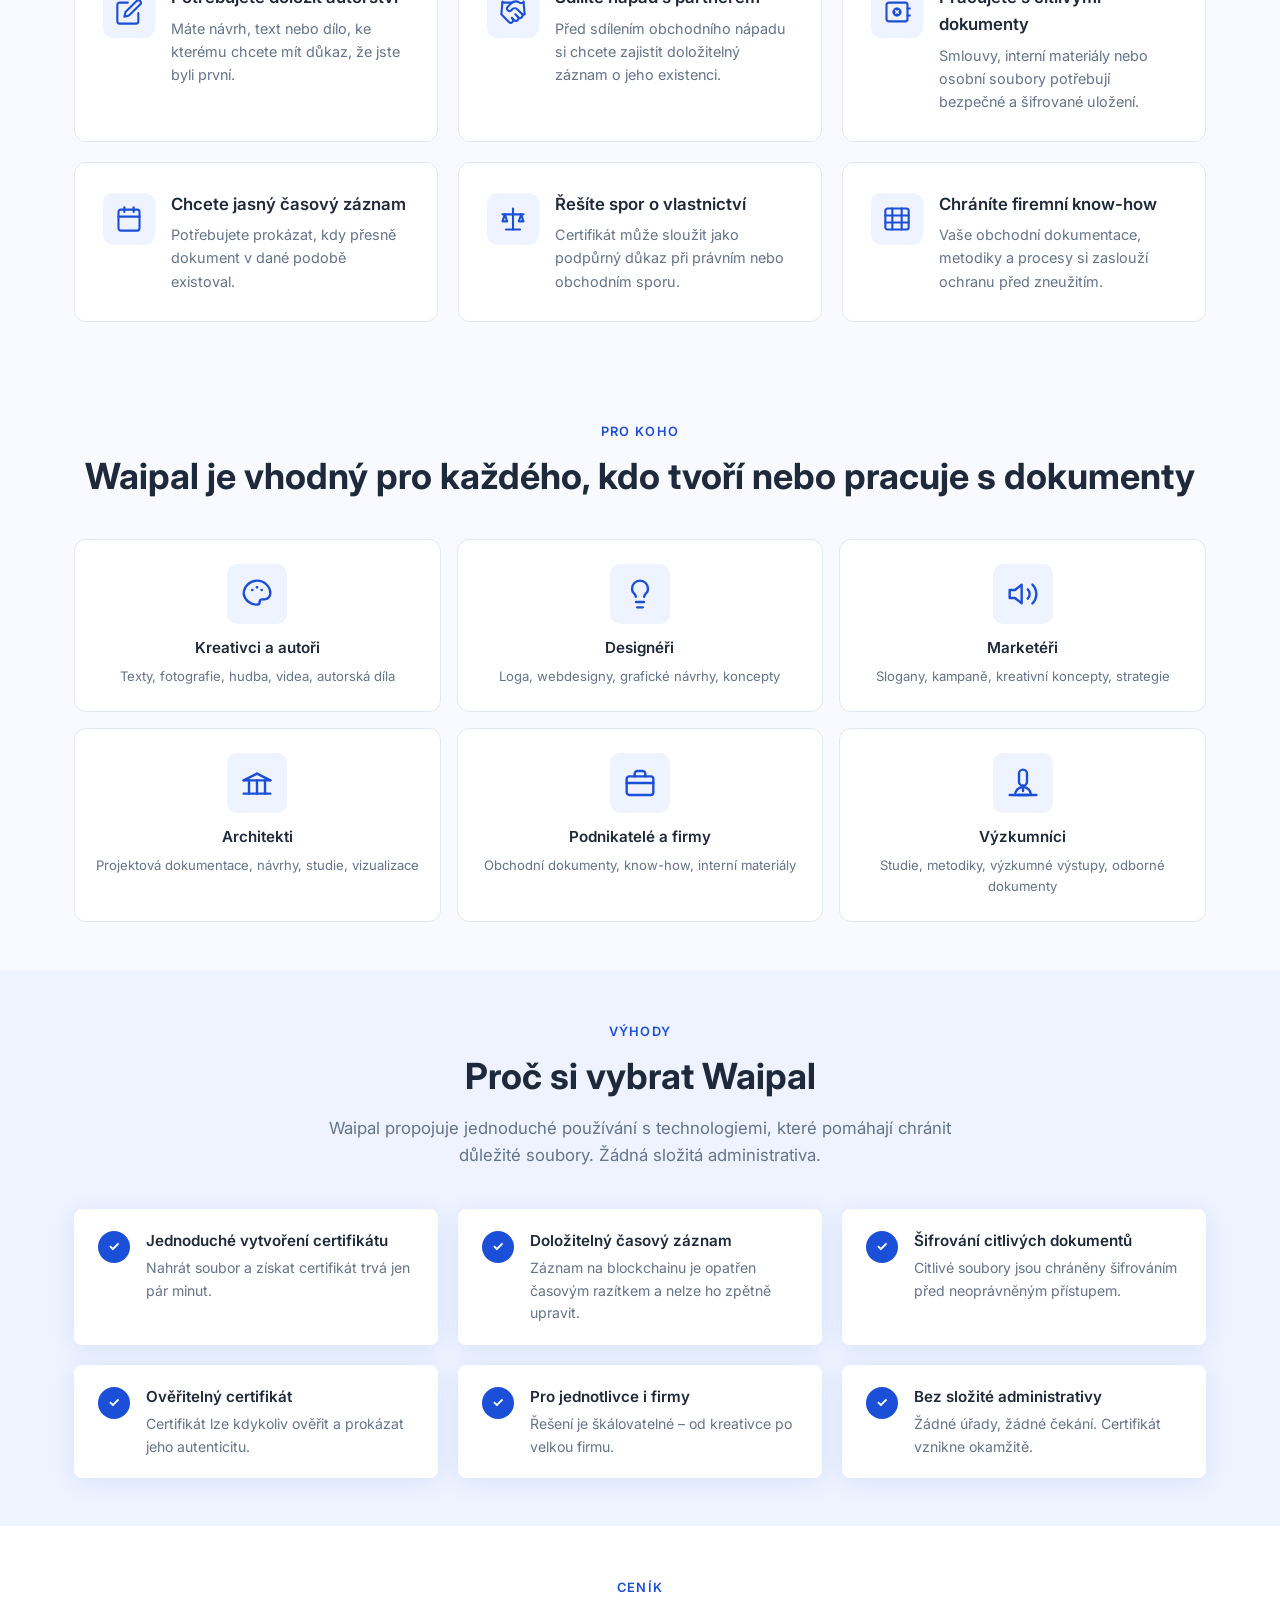
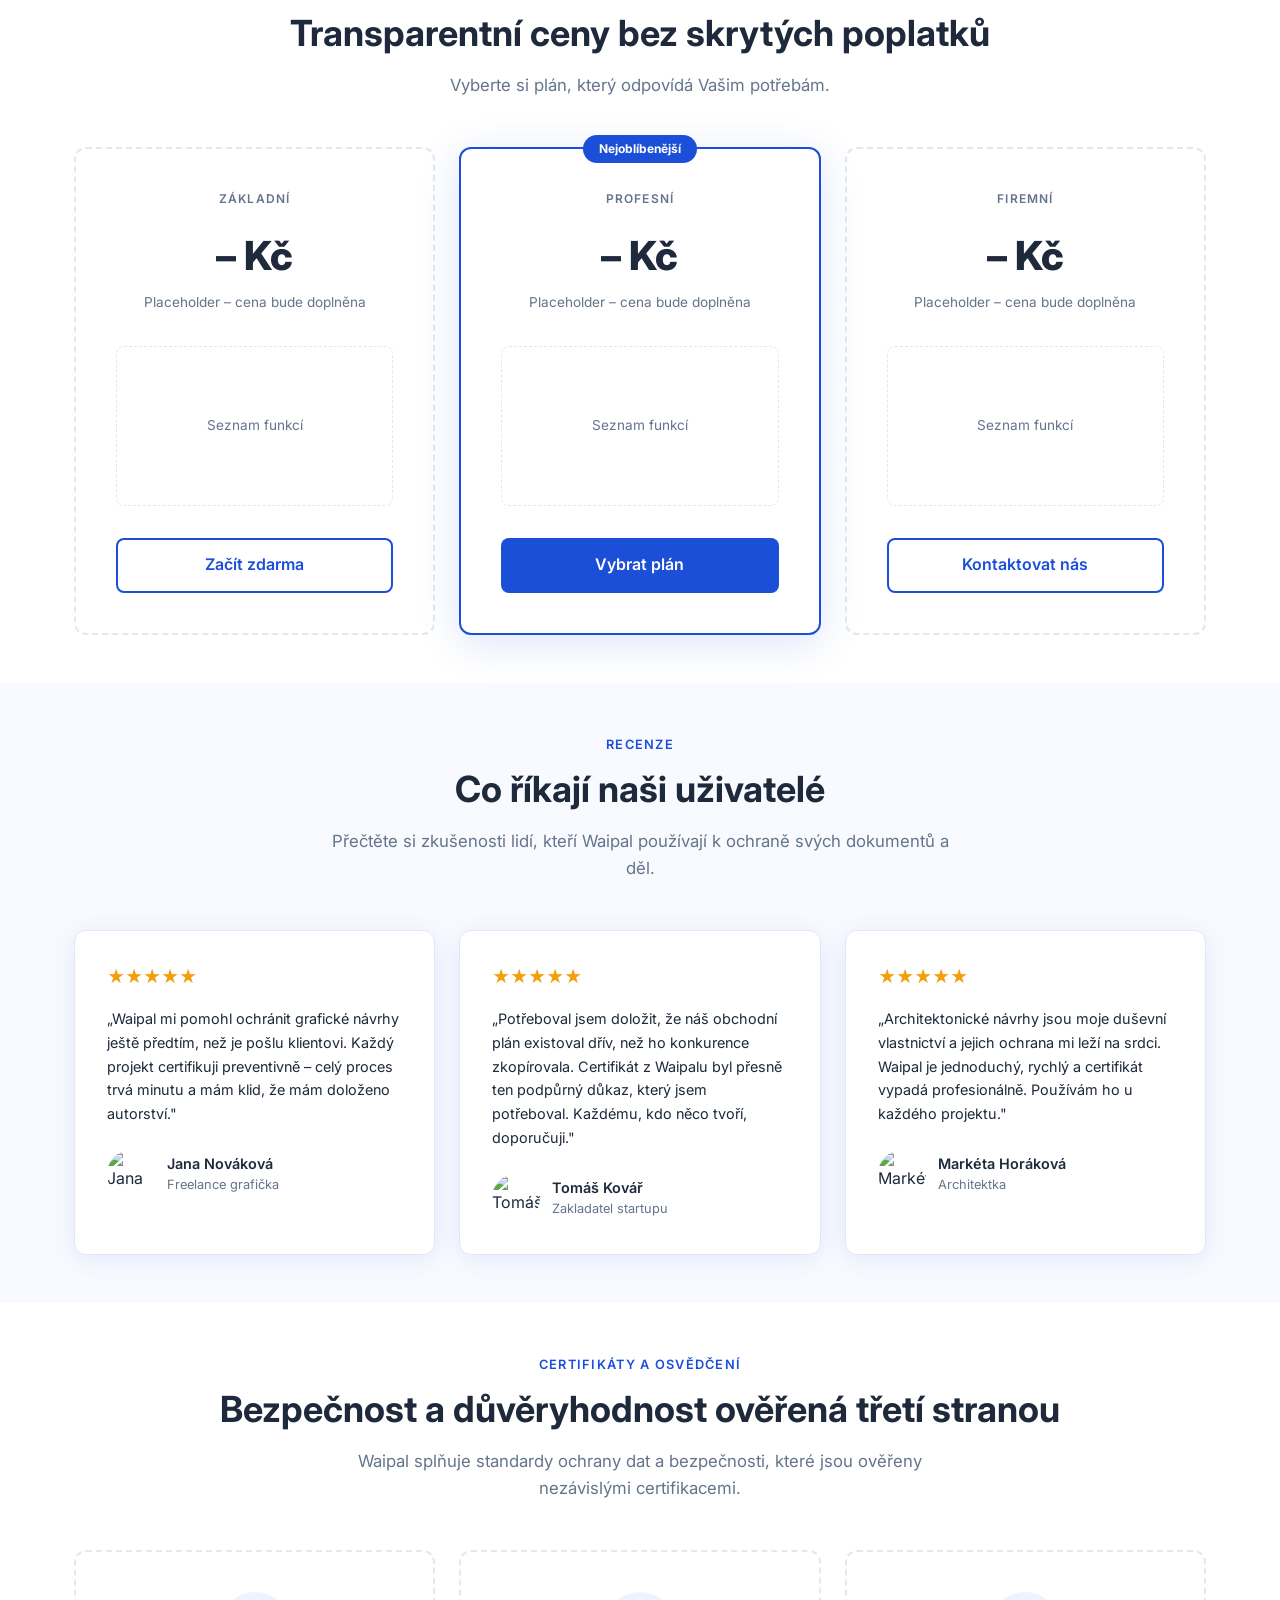
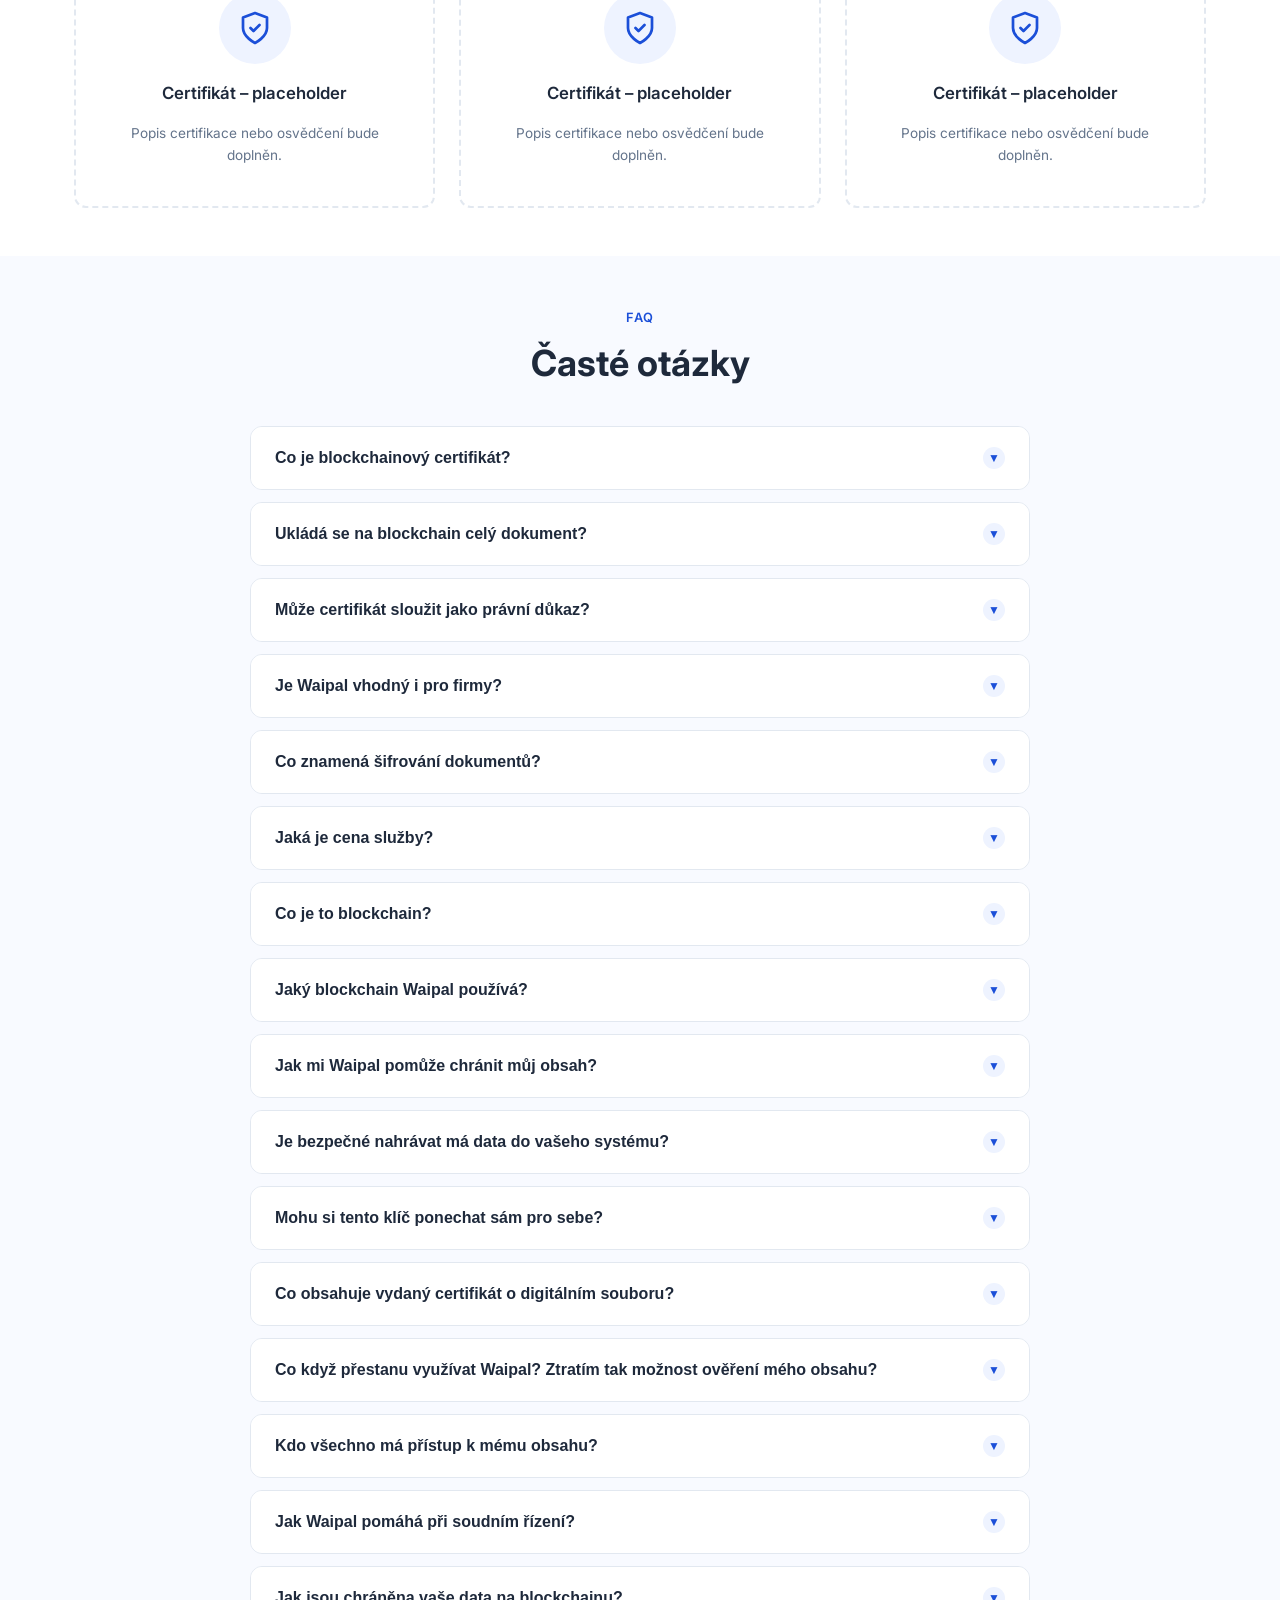
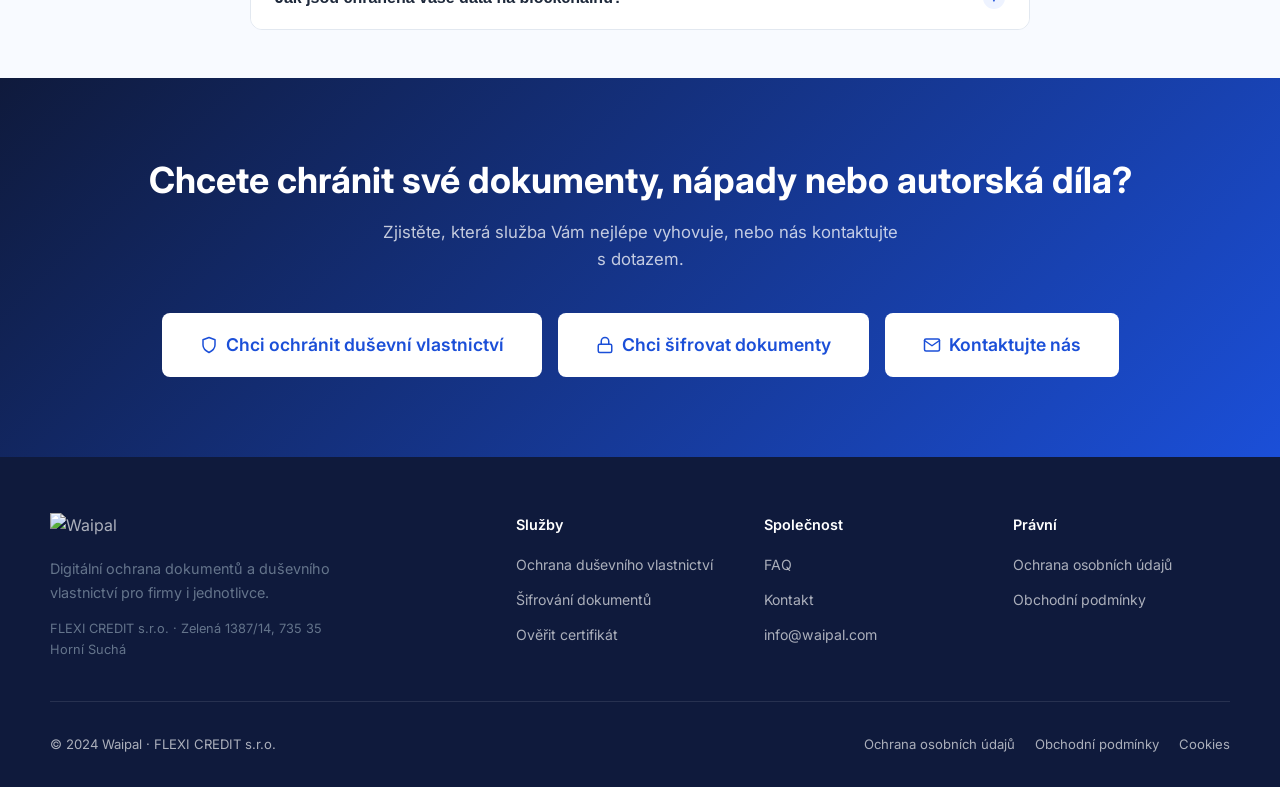
==== commit 93e04980: "Redesign footer: split into 4 columns, add Právní section; improve cookie modal with toggles Co-Auth" ====
--- a/index.html
+++ b/index.html
@@ -737,7 +737,13 @@
       <h5>Společnost</h5>
       <ul>
         <li><a href="#faq">FAQ</a></li>
+        <li><a href="#kontakt">Kontakt</a></li>
         <li><a href="mailto:info@waipal.com">info@waipal.com</a></li>
+      </ul>
+    </div>
+    <div class="footer-col">
+      <h5>Právní</h5>
+      <ul>
         <li><a href="ochrana-osobnich-udaju.html">Ochrana osobních údajů</a></li>
         <li><a href="podminky.html">Obchodní podmínky</a></li>
       </ul>
--- a/style.css
+++ b/style.css
@@ -704,8 +704,8 @@
   max-width: 1180px;
   margin: 0 auto;
   display: grid;
-  grid-template-columns: 2fr 1fr 1fr;
-  gap: 2.5rem;
+  grid-template-columns: 2fr 1fr 1fr 1fr;
+  gap: 2rem;
   padding-bottom: 2.5rem;
   border-bottom: 1px solid rgba(255,255,255,.1);
 }
@@ -777,38 +777,115 @@
   .audiences-grid { grid-template-columns: 1fr 1fr; }
 }
 
-/* ─── Cookie Banner ─────────────────────────────────────────────────────── */
-.cookie-banner {
+/* ─── Cookie Modal ──────────────────────────────────────────────────────── */
+.cookie-overlay {
   position: fixed;
-  bottom: 0; left: 0; right: 0;
+  inset: 0;
   z-index: 9999;
-  background: var(--navy);
-  border-top: 1px solid rgba(255,255,255,.1);
-  padding: 1.25rem 1.5rem;
+  background: rgba(15,26,60,.55);
+  display: flex;
+  align-items: flex-end;
+  justify-content: center;
+  padding: 1rem;
+  opacity: 0;
+  transition: opacity .3s ease;
+}
+.cookie-overlay.visible { opacity: 1; }
+.cookie-modal {
+  background: var(--white);
+  border-radius: var(--radius) var(--radius) 0 0;
+  padding: 2rem 2rem 1.75rem;
+  max-width: 580px;
+  width: 100%;
+  transform: translateY(40px);
+  transition: transform .35s ease;
+}
+.cookie-overlay.visible .cookie-modal { transform: translateY(0); }
+.cookie-modal-title {
+  font-size: 1.25rem;
+  font-weight: 800;
+  color: var(--text);
+  margin-bottom: .85rem;
+}
+.cookie-modal-desc {
+  font-size: .9rem;
+  color: var(--muted);
+  line-height: 1.65;
+  margin-bottom: .85rem;
+}
+.cookie-modal-subtitle {
+  font-size: .9rem;
+  font-weight: 600;
+  color: var(--text);
+  margin-bottom: .5rem;
+}
+.cookie-types {
+  list-style: none;
+  padding: 0;
+  margin-bottom: .85rem;
+  border-top: 1px solid var(--border);
+}
+.cookie-types li {
+  padding: .7rem 0;
+  border-bottom: 1px solid var(--border);
+}
+.cookie-type-row {
   display: flex;
   align-items: center;
   justify-content: space-between;
-  gap: 1.5rem;
-  box-shadow: 0 -4px 24px rgba(0,0,0,.2);
-  transform: translateY(100%);
-  transition: transform .35s ease;
-}
-.cookie-banner.visible { transform: translateY(0); }
-.cookie-banner-text {
-  color: rgba(255,255,255,.8);
-  font-size: .88rem;
+  gap: 1rem;
+}
+.cookie-type-info {
+  display: flex;
+  flex-direction: column;
+  gap: .2rem;
+}
+.cookie-type-label {
+  font-size: .9rem;
+  font-weight: 600;
+  color: var(--text);
+}
+.cookie-type-desc {
+  font-size: .82rem;
+  color: var(--muted);
+  line-height: 1.5;
+}
+.cookie-toggle { position: relative; flex-shrink: 0; cursor: pointer; }
+.cookie-toggle input { position: absolute; opacity: 0; width: 0; height: 0; }
+.cookie-toggle-track {
+  display: block;
+  width: 44px; height: 24px;
+  background: var(--border);
+  border-radius: 12px;
+  transition: background .2s ease;
+}
+.cookie-toggle input:checked + .cookie-toggle-track { background: var(--blue); }
+.cookie-toggle-track::after {
+  content: '';
+  position: absolute;
+  top: 3px; left: 3px;
+  width: 18px; height: 18px;
+  background: white;
+  border-radius: 50%;
+  transition: transform .2s ease;
+  box-shadow: 0 1px 3px rgba(0,0,0,.2);
+}
+.cookie-toggle input:checked + .cookie-toggle-track::after { transform: translateX(20px); }
+.cookie-toggle--locked { opacity: .5; cursor: not-allowed; }
+.cookie-modal-note {
+  font-size: .82rem;
+  color: var(--muted);
   line-height: 1.55;
-  flex: 1;
-}
-.cookie-banner-text a { color: rgba(255,255,255,.6); text-decoration: underline; }
-.cookie-banner-text a:hover { color: var(--white); }
-.cookie-banner-btns {
+  margin-bottom: 1.25rem;
+}
+.cookie-modal-note a { color: var(--blue); }
+.cookie-modal-btns {
   display: flex;
   gap: .75rem;
-  flex-shrink: 0;
-}
-@media (max-width: 700px) {
-  .cookie-banner { flex-direction: column; align-items: stretch; text-align: center; }
-  .cookie-banner-btns { flex-direction: column; }
-  .cookie-banner-btns .btn { width: 100%; justify-content: center; }
-}
+  justify-content: flex-end;
+}
+@media (max-width: 500px) {
+  .cookie-modal { padding: 1.5rem 1.25rem; border-radius: var(--radius); }
+  .cookie-modal-btns { flex-direction: column; }
+  .cookie-modal-btns .btn { width: 100%; justify-content: center; text-align: center; }
+}
